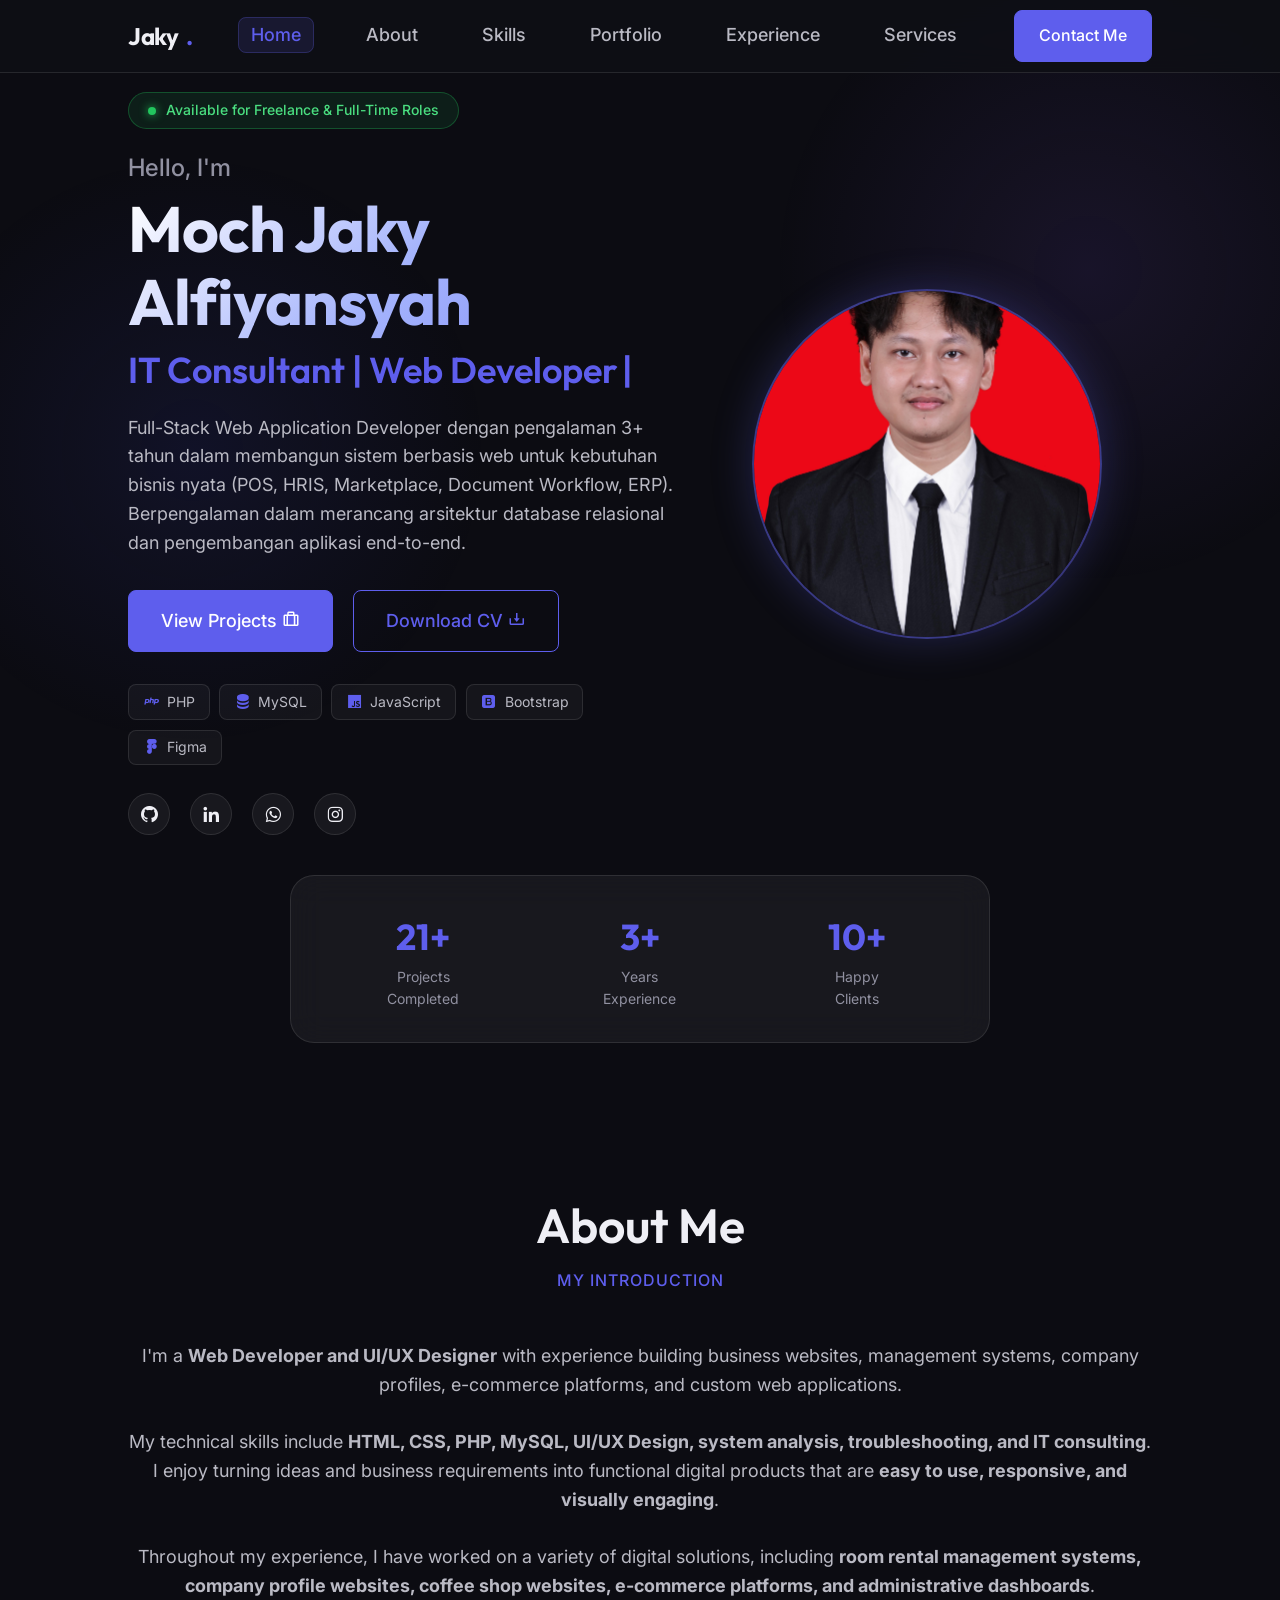
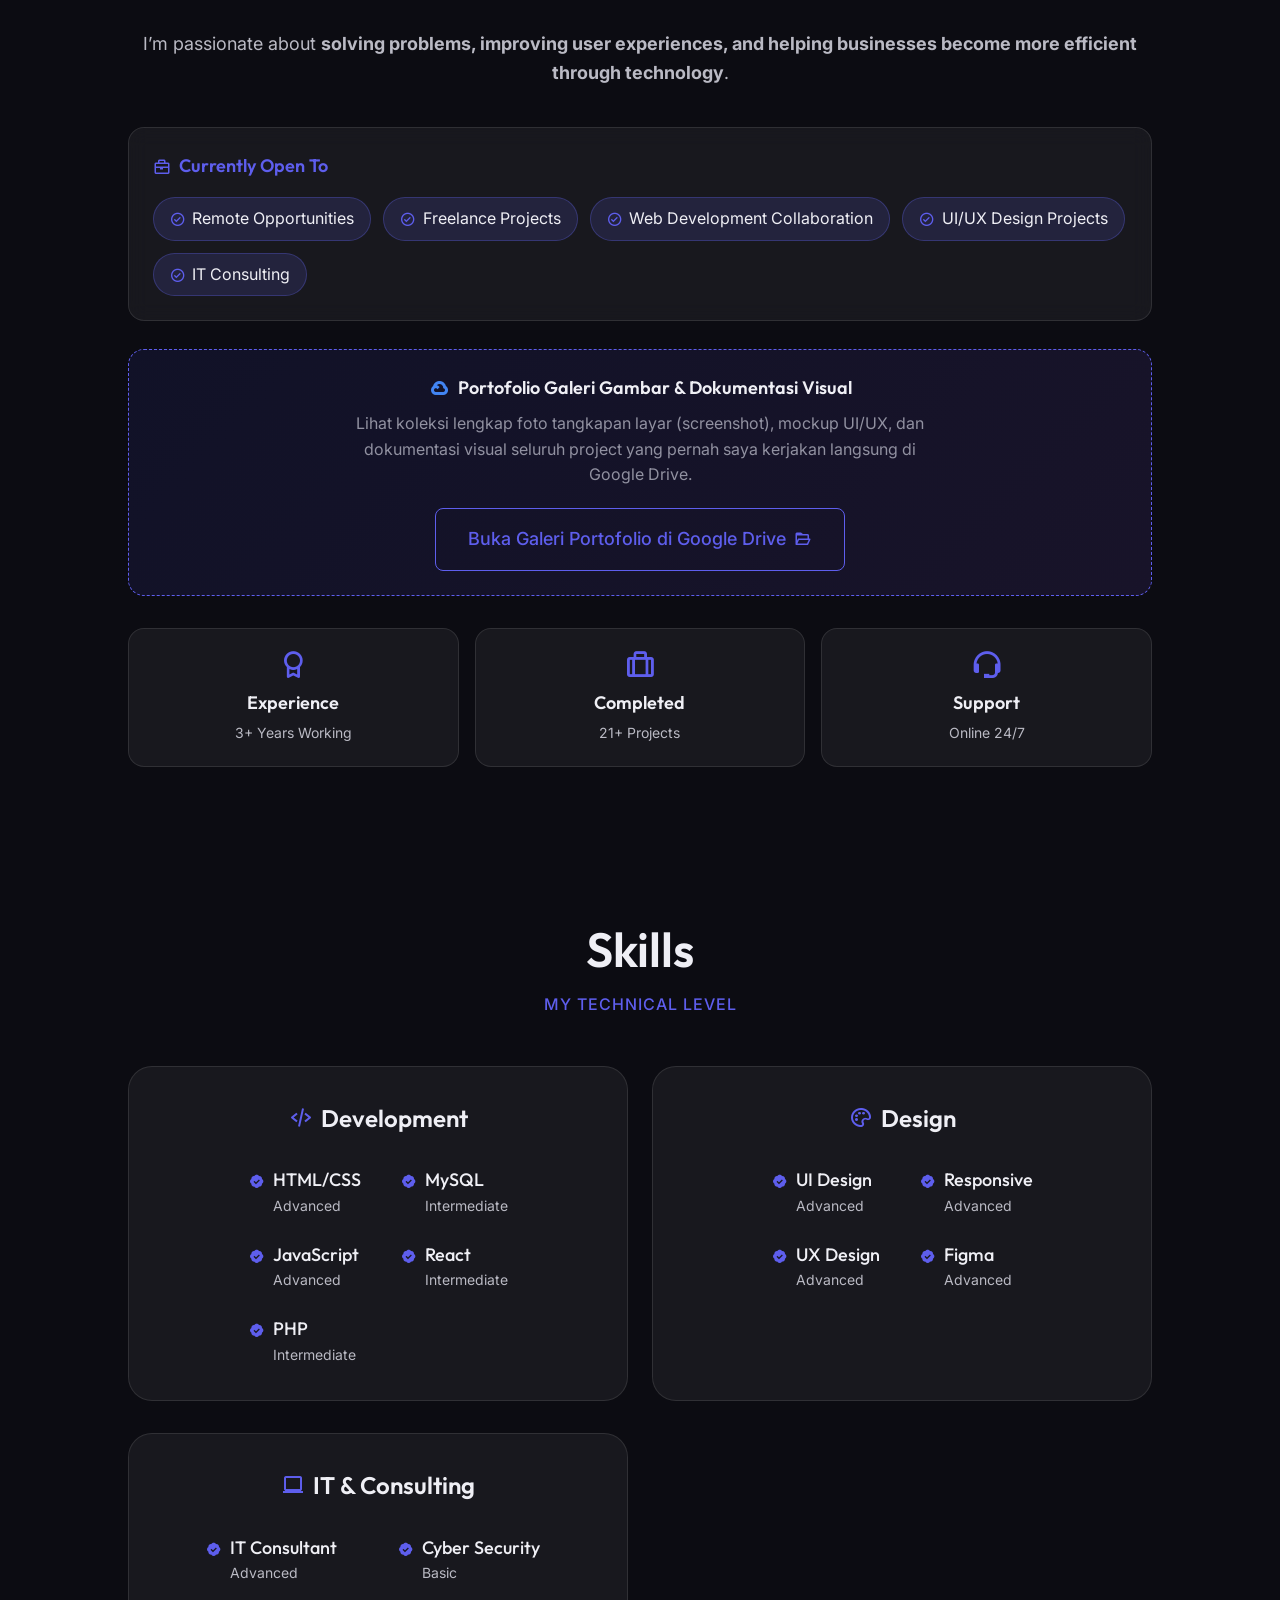
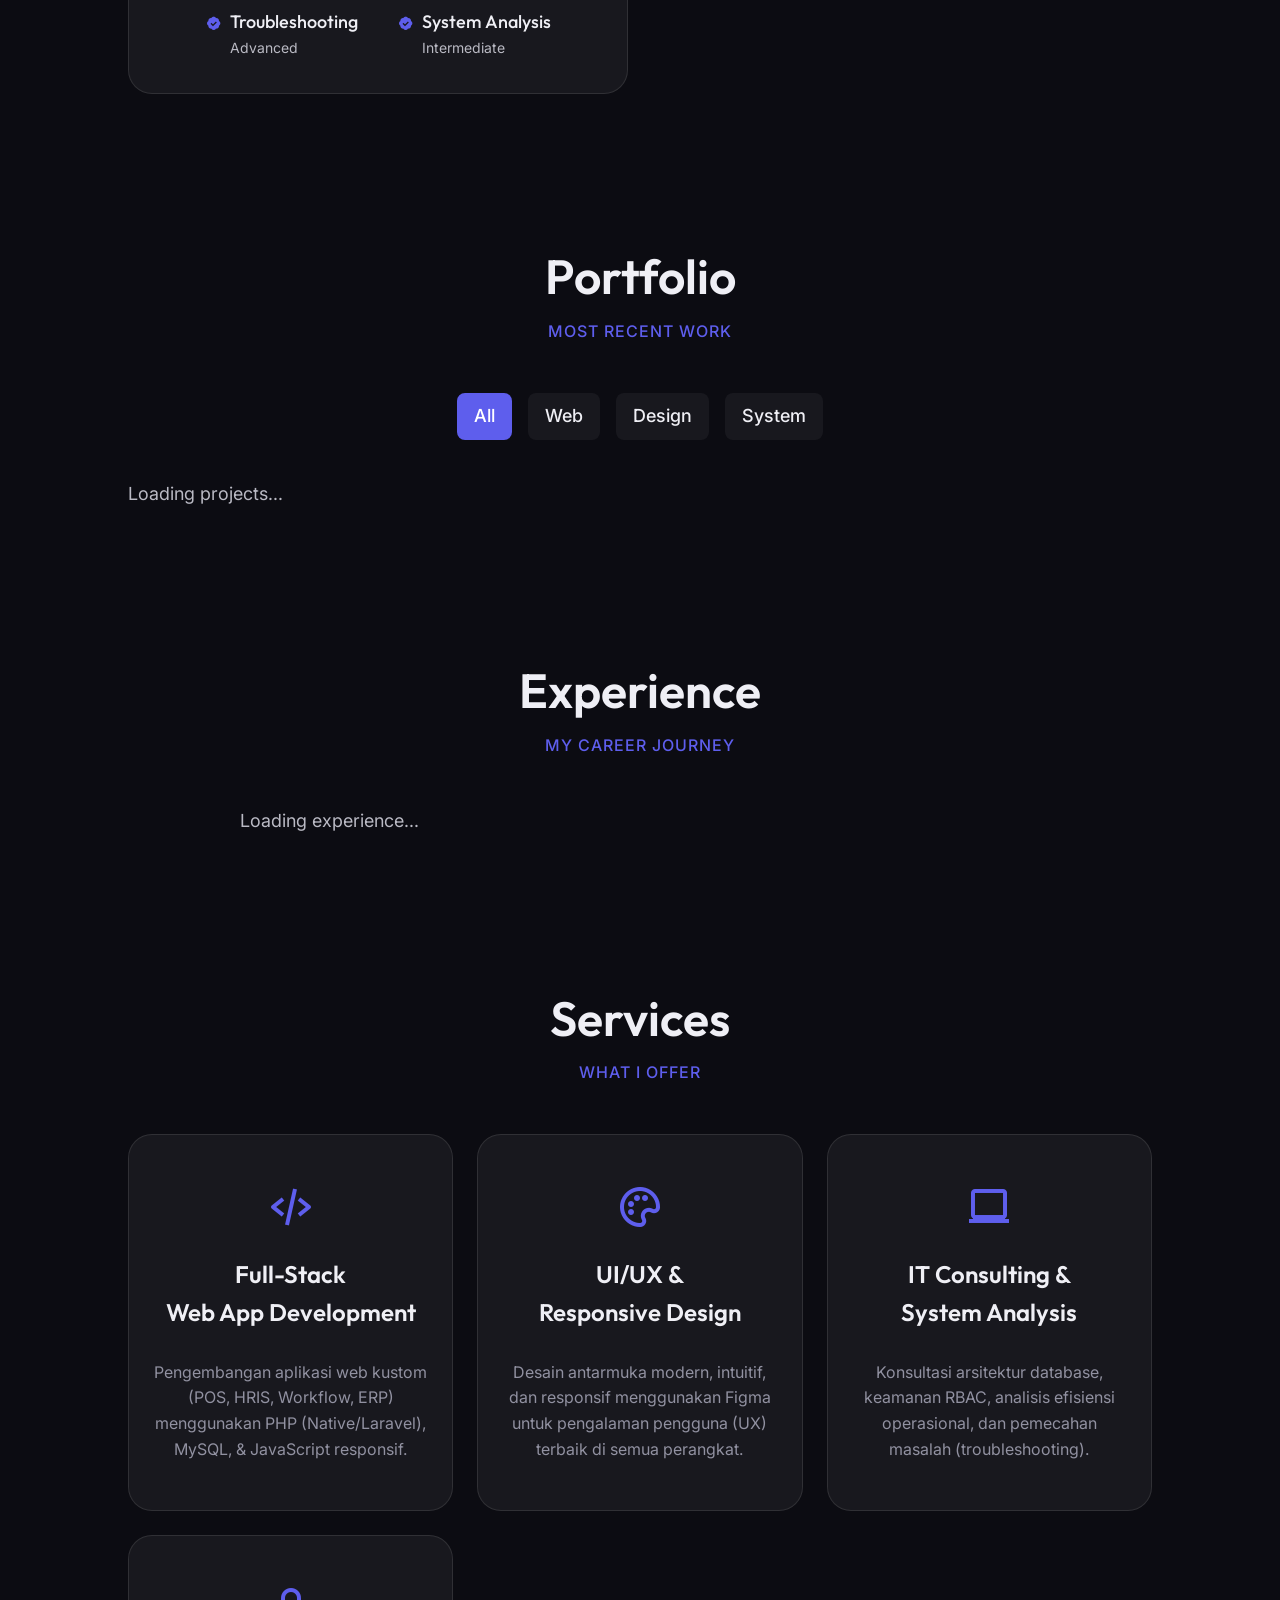
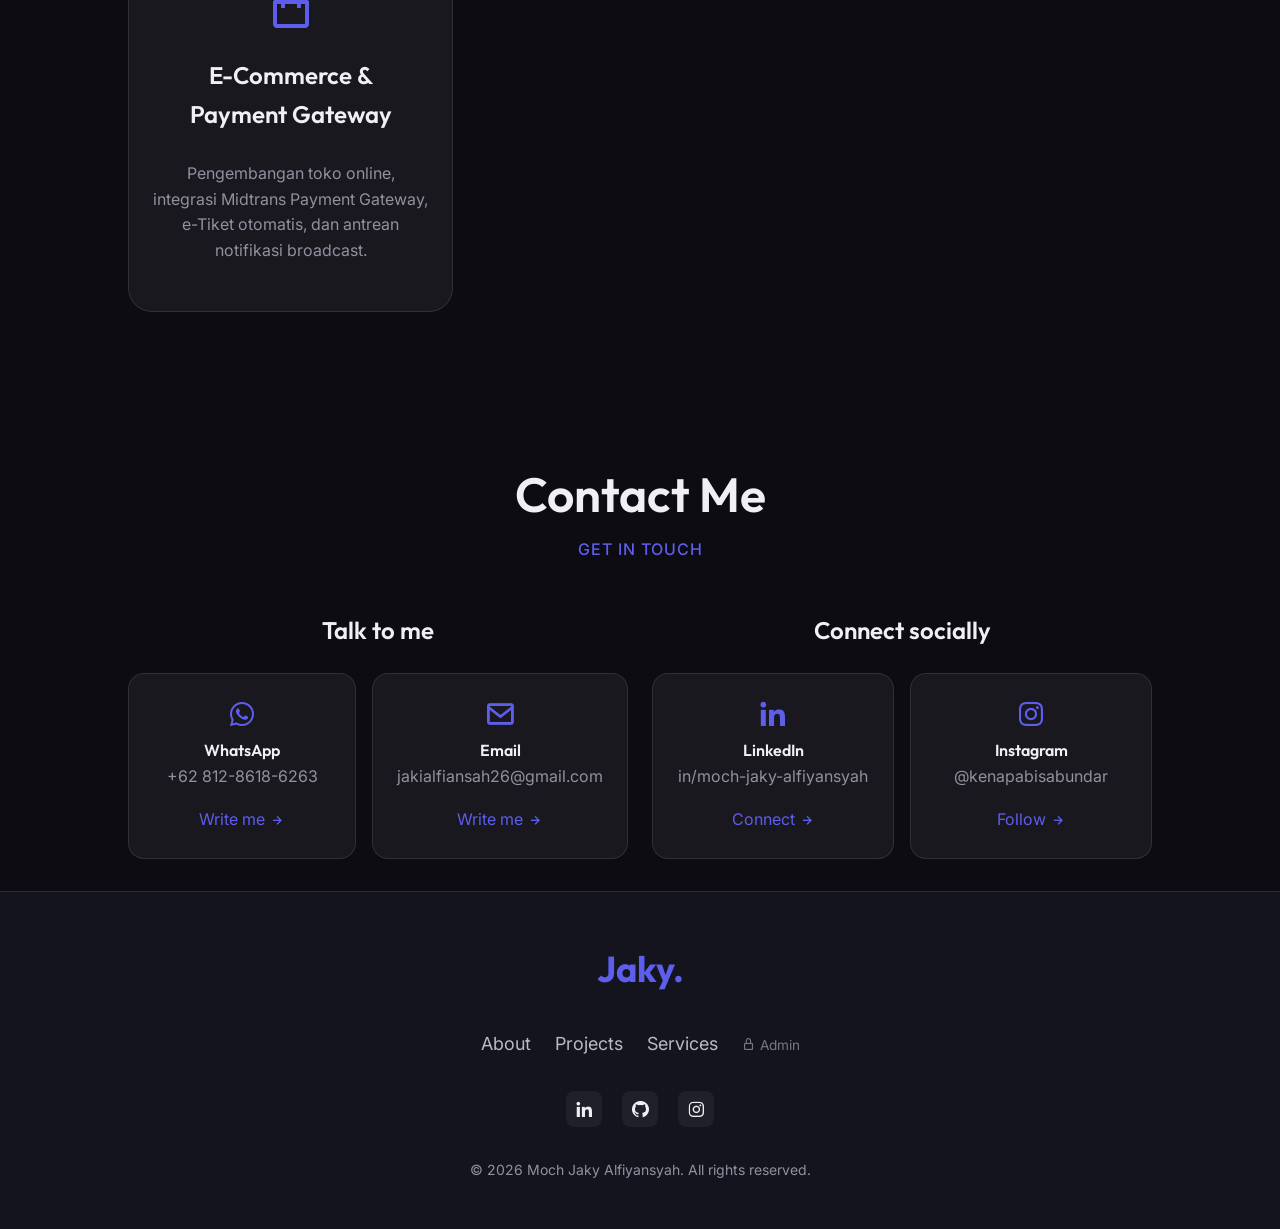
==== index.html @ 7efa8d55 "Fix mobile nav overlay visibility and auto-close on click or outside tap" ====
<!DOCTYPE html>
<html lang="en">

<head>
    <meta charset="UTF-8">
    <meta name="viewport" content="width=device-width, initial-scale=1.0">
    <title>Moch Jaky Alfiyansyah - IT Consultant & Developer</title>
    <meta name="description"
        content="Professional Portfolio of Moch Jaky Alfiyansyah. IT Consultant, Web Developer, and UI/UX Designer.">

    <!-- Google Fonts -->
    <link rel="preconnect" href="https://fonts.googleapis.com">
    <link rel="preconnect" href="https://fonts.gstatic.com" crossorigin>
    <link
        href="https://fonts.googleapis.com/css2?family=Inter:wght@300;400;500;600&family=Outfit:wght@400;600;700;800&display=swap"
        rel="stylesheet">

    <!-- Icons (Boxicons) -->
    <link href='https://unpkg.com/boxicons@2.1.4/css/boxicons.min.css' rel='stylesheet'>

    <!-- Favicon -->
    <link rel="icon" type="image/svg+xml" href="favicon.svg">

    <!-- Open Graph / Meta Share -->
    <meta property="og:title" content="Moch Jaky Alfiyansyah - IT Consultant & Web Developer">
    <meta property="og:description" content="Professional Portfolio of Moch Jaky Alfiyansyah. Web Developer, UI/UX Designer, and IT Consultant.">
    <meta property="og:image" content="4x6.jpg.jpeg">
    <meta property="og:url" content="https://mochjaky.github.io/">

    <!-- Custom CSS -->
    <link rel="stylesheet" href="css/styles.css?v=3.1">
</head>

<body>
    <!-- Navbar -->
    <header class="header" id="header">
        <nav class="nav container">
            <a href="#" class="nav__logo">Jaky<span>.</span></a>

            <div class="nav__menu" id="nav-menu">
                <ul class="nav__list">
                    <li class="nav__item"><a href="#home" class="nav__link active-link">Home</a></li>
                    <li class="nav__item"><a href="#about" class="nav__link">About</a></li>
                    <li class="nav__item"><a href="#skills" class="nav__link">Skills</a></li>
                    <li class="nav__item"><a href="#portfolio" class="nav__link">Portfolio</a></li>
                    <li class="nav__item"><a href="#experience" class="nav__link">Experience</a></li>
                    <li class="nav__item"><a href="#services" class="nav__link">Services</a></li>
                </ul>
                <!-- Close Button -->
                <div class="nav__close" id="nav-close">
                    <i class='bx bx-x'></i>
                </div>
            </div>

            <div class="nav__actions">
                <a href="#contact" class="btn btn--small">Contact Me</a>
                <!-- Toggle Button -->
                <div class="nav__toggle" id="nav-toggle">
                    <i class='bx bx-menu'></i>
                </div>
            </div>
        </nav>
    </header>

    <!-- Main Content -->
    <main class="main">
        <!-- Hero Section -->
        <section class="home section" id="home">
            <div class="home__container container grid">
                <div class="home__data">
                    <div class="home__status-badge">
                        <span class="status-dot"></span>
                        <span>Available for Freelance & Full-Time Roles</span>
                    </div>

                    <span class="home__greeting">Hello, I'm</span>
                    <h1 class="home__name">Moch Jaky Alfiyansyah</h1>
                    <h3 class="home__role">
                        <span class="typewriter">IT Consultant | Web Developer</span>
                    </h3>
                    <p class="home__description">
                        Full-Stack Web Application Developer dengan pengalaman 3+ tahun dalam membangun sistem berbasis web untuk kebutuhan bisnis nyata (POS, HRIS, Marketplace, Document Workflow, ERP). Berpengalaman dalam merancang arsitektur database relasional dan pengembangan aplikasi end-to-end.
                    </p>
                    <div class="home__buttons">
                        <a href="#portfolio" class="btn">View Projects <i class='bx bx-briefcase-alt'></i></a>
                        <a href="Curriculum Vitae Jaky.pdf" class="btn btn--outline" target="_blank">Download CV <i class='bx bx-download'></i></a>
                    </div>

                    <div class="home__tech-stack">
                        <span class="home__tech-pill"><i class='bx bxl-php'></i> PHP</span>
                        <span class="home__tech-pill"><i class='bx bxs-data'></i> MySQL</span>
                        <span class="home__tech-pill"><i class='bx bxl-javascript'></i> JavaScript</span>
                        <span class="home__tech-pill"><i class='bx bxl-bootstrap'></i> Bootstrap</span>
                        <span class="home__tech-pill"><i class='bx bxl-figma'></i> Figma</span>
                    </div>

                    <div class="home__social">
                        <a href="https://github.com/mochjaky" target="_blank" class="home__social-icon" title="GitHub"><i class='bx bxl-github'></i></a>
                        <a href="https://www.linkedin.com/in/moch-jaky-alfiyansyah-80b0a8291/" target="_blank" class="home__social-icon" title="LinkedIn"><i class='bx bxl-linkedin'></i></a>
                        <a href="https://wa.me/6281286186263" target="_blank" class="home__social-icon" title="WhatsApp"><i class='bx bxl-whatsapp'></i></a>
                        <a href="https://www.instagram.com/kenapabisabundar/" target="_blank" class="home__social-icon" title="Instagram"><i class='bx bxl-instagram'></i></a>
                    </div>
                </div>

                <div class="home__image">
                    <div class="home__blob">
                        <img src="4x6.jpg.jpeg" alt="Moch Jaky Alfiyansyah" class="home__img" id="profile-img">
                    </div>
                </div>

                <div class="home__stats grid">
                    <div class="stat__item">
                        <h3 class="stat__number">21+</h3>
                        <p class="stat__text">Projects<br>Completed</p>
                    </div>
                    <div class="stat__item">
                        <h3 class="stat__number">3+</h3>
                        <p class="stat__text">Years<br>Experience</p>
                    </div>
                    <div class="stat__item">
                        <h3 class="stat__number">10+</h3>
                        <p class="stat__text">Happy<br>Clients</p>
                    </div>
                </div>
            </div>
        </section>

        <!-- About Section -->
        <section class="about section" id="about">
            <div class="container">
                <h2 class="section__title">About Me</h2>
                <span class="section__subtitle">My Introduction</span>

                <div class="about__container grid">
                    <div class="about__data">
                        <p class="about__description">
                            I'm a <strong>Web Developer and UI/UX Designer</strong> with experience building business websites, management systems, company profiles, e-commerce platforms, and custom web applications.<br><br>
                            My technical skills include <strong>HTML, CSS, PHP, MySQL, UI/UX Design, system analysis, troubleshooting, and IT consulting</strong>. I enjoy turning ideas and business requirements into functional digital products that are <strong>easy to use, responsive, and visually engaging</strong>.<br><br>
                            Throughout my experience, I have worked on a variety of digital solutions, including <strong>room rental management systems, company profile websites, coffee shop websites, e-commerce platforms, and administrative dashboards</strong>.<br><br>
                            I’m passionate about <strong>solving problems, improving user experiences, and helping businesses become more efficient through technology</strong>.
                        </p>

                        <div class="open-to__container">
                            <h4 class="open-to__title"><i class='bx bx-briefcase'></i> Currently Open To</h4>
                            <div class="open-to__badges">
                                <span class="open-to__badge"><i class='bx bx-check-circle'></i> Remote Opportunities</span>
                                <span class="open-to__badge"><i class='bx bx-check-circle'></i> Freelance Projects</span>
                                <span class="open-to__badge"><i class='bx bx-check-circle'></i> Web Development Collaboration</span>
                                <span class="open-to__badge"><i class='bx bx-check-circle'></i> UI/UX Design Projects</span>
                                <span class="open-to__badge"><i class='bx bx-check-circle'></i> IT Consulting</span>
                            </div>
                        </div>

                        <div class="about__showcase">
                            <h4 style="margin-bottom: 0.5rem; color: var(--title-color); display: flex; align-items: center; justify-content: center; gap: 0.5rem; font-size: var(--normal-font-size);">
                                <i class='bx bxl-google-cloud' style="color: #4285F4; font-size: 1.3rem;"></i> 
                                Portofolio Galeri Gambar & Dokumentasi Visual
                            </h4>
                            <p style="margin-bottom: 1.25rem; font-size: var(--small-font-size); color: var(--text-color-light); max-width: 600px; margin-inline: auto;">
                                Lihat koleksi lengkap foto tangkapan layar (screenshot), mockup UI/UX, dan dokumentasi visual seluruh project yang pernah saya kerjakan langsung di Google Drive.
                            </p>
                            <a href="https://drive.google.com/drive/folders/1N9VNYyL6y2SWNxq1yRAXAogsD6rZarTt" target="_blank" class="btn btn--outline showcase__btn" style="display: inline-flex; align-items: center; gap: 0.5rem;">
                                Buka Galeri Portofolio di Google Drive <i class='bx bx-folder-open'></i>
                            </a>
                        </div>

                        <div class="about__info grid" style="margin-top: 2rem;">
                            <div class="about__box">
                                <i class='bx bx-award about__icon'></i>
                                <h3 class="about__title">Experience</h3>
                                <span class="about__subtitle">3+ Years Working</span>
                            </div>
                            <div class="about__box">
                                <i class='bx bx-briefcase-alt about__icon'></i>
                                <h3 class="about__title">Completed</h3>
                                <span class="about__subtitle">21+ Projects</span>
                            </div>
                            <div class="about__box">
                                <i class='bx bx-support about__icon'></i>
                                <h3 class="about__title">Support</h3>
                                <span class="about__subtitle">Online 24/7</span>
                            </div>
                        </div>
                    </div>
                </div>
            </div>
        </section>

        <!-- Skills Section -->
        <section class="skills section" id="skills">
            <div class="container">
                <h2 class="section__title">Skills</h2>
                <span class="section__subtitle">My Technical Level</span>

                <div class="skills__container grid">
                    <!-- Development -->
                    <div class="skills__content">
                        <h3 class="skills__title">
                            <i class='bx bx-code-alt skills__title-icon'></i> Development
                        </h3>
                        <div class="skills__box">
                            <div class="skills__group">
                                <div class="skills__data">
                                    <i class='bx bxs-badge-check'></i>
                                    <div>
                                        <h3 class="skills__name">HTML/CSS</h3><span
                                            class="skills__level">Advanced</span>
                                    </div>
                                </div>
                                <div class="skills__data">
                                    <i class='bx bxs-badge-check'></i>
                                    <div>
                                        <h3 class="skills__name">JavaScript</h3><span
                                            class="skills__level">Advanced</span>
                                    </div>
                                </div>
                                <div class="skills__data">
                                    <i class='bx bxs-badge-check'></i>
                                    <div>
                                        <h3 class="skills__name">PHP</h3><span class="skills__level">Intermediate</span>
                                    </div>
                                </div>
                            </div>
                            <div class="skills__group">
                                <div class="skills__data">
                                    <i class='bx bxs-badge-check'></i>
                                    <div>
                                        <h3 class="skills__name">MySQL</h3><span
                                            class="skills__level">Intermediate</span>
                                    </div>
                                </div>
                                <div class="skills__data">
                                    <i class='bx bxs-badge-check'></i>
                                    <div>
                                        <h3 class="skills__name">React</h3><span
                                            class="skills__level">Intermediate</span>
                                    </div>
                                </div>
                            </div>
                        </div>
                    </div>

                    <!-- Design -->
                    <div class="skills__content">
                        <h3 class="skills__title">
                            <i class='bx bx-palette skills__title-icon'></i> Design
                        </h3>
                        <div class="skills__box">
                            <div class="skills__group">
                                <div class="skills__data">
                                    <i class='bx bxs-badge-check'></i>
                                    <div>
                                        <h3 class="skills__name">UI Design</h3><span
                                            class="skills__level">Advanced</span>
                                    </div>
                                </div>
                                <div class="skills__data">
                                    <i class='bx bxs-badge-check'></i>
                                    <div>
                                        <h3 class="skills__name">UX Design</h3><span
                                            class="skills__level">Advanced</span>
                                    </div>
                                </div>
                            </div>
                            <div class="skills__group">
                                <div class="skills__data">
                                    <i class='bx bxs-badge-check'></i>
                                    <div>
                                        <h3 class="skills__name">Responsive</h3><span
                                            class="skills__level">Advanced</span>
                                    </div>
                                </div>
                                <div class="skills__data">
                                    <i class='bx bxs-badge-check'></i>
                                    <div>
                                        <h3 class="skills__name">Figma</h3><span class="skills__level">Advanced</span>
                                    </div>
                                </div>
                            </div>
                        </div>
                    </div>

                    <!-- IT Consulting -->
                    <div class="skills__content">
                        <h3 class="skills__title">
                            <i class='bx bx-laptop skills__title-icon'></i> IT & Consulting
                        </h3>
                        <div class="skills__box">
                            <div class="skills__group">
                                <div class="skills__data">
                                    <i class='bx bxs-badge-check'></i>
                                    <div>
                                        <h3 class="skills__name">IT Consultant</h3><span
                                            class="skills__level">Advanced</span>
                                    </div>
                                </div>
                                <div class="skills__data">
                                    <i class='bx bxs-badge-check'></i>
                                    <div>
                                        <h3 class="skills__name">Troubleshooting</h3><span
                                            class="skills__level">Advanced</span>
                                    </div>
                                </div>
                            </div>
                            <div class="skills__group">
                                <div class="skills__data">
                                    <i class='bx bxs-badge-check'></i>
                                    <div>
                                        <h3 class="skills__name">Cyber Security</h3><span
                                            class="skills__level">Basic</span>
                                    </div>
                                </div>
                                <div class="skills__data">
                                    <i class='bx bxs-badge-check'></i>
                                    <div>
                                        <h3 class="skills__name">System Analysis</h3><span
                                            class="skills__level">Intermediate</span>
                                    </div>
                                </div>
                            </div>
                        </div>
                    </div>
                </div>
            </div>
        </section>

        <!-- Portfolio Section -->
        <section class="portfolio section" id="portfolio">
            <div class="container">
                <h2 class="section__title">Portfolio</h2>
                <span class="section__subtitle">Most Recent Work</span>

                <div class="portfolio__filters">
                    <span class="portfolio__item active-portfolio" data-filter="all">All</span>
                    <span class="portfolio__item" data-filter=".web">Web</span>
                    <span class="portfolio__item" data-filter=".design">Design</span>
                    <span class="portfolio__item" data-filter=".system">System</span>
                </div>

                <div class="portfolio__container grid" id="portfolio-container">
                    <!-- Projects will be injected here via JS from Firebase -->
                    <!-- Loading state -->
                    <p class="loading-text">Loading projects...</p>
                </div>
            </div>
        </section>

        <!-- Experience Section -->
        <section class="experience section" id="experience">
            <div class="container">
                <h2 class="section__title">Experience</h2>
                <span class="section__subtitle">My Career Journey</span>

                <div class="experience__container" id="experience-container">
                    <!-- Experience will be injected here -->
                    <p class="loading-text">Loading experience...</p>
                </div>
            </div>
        </section>

        <!-- Services Section -->
        <section class="services section" id="services">
            <div class="container">
                <h2 class="section__title">Services</h2>
                <span class="section__subtitle">What I Offer</span>

                <div class="services__container grid">
                    <div class="services__content">
                        <div>
                            <i class='bx bx-code-alt services__icon'></i>
                            <h3 class="services__title">Full-Stack<br>Web App Development</h3>
                        </div>
                        <p style="font-size: var(--small-font-size); color: var(--text-color-light); margin-top: 0.75rem;">
                            Pengembangan aplikasi web kustom (POS, HRIS, Workflow, ERP) menggunakan PHP (Native/Laravel), MySQL, & JavaScript responsif.
                        </p>
                    </div>

                    <div class="services__content">
                        <div>
                            <i class='bx bx-palette services__icon'></i>
                            <h3 class="services__title">UI/UX &<br>Responsive Design</h3>
                        </div>
                        <p style="font-size: var(--small-font-size); color: var(--text-color-light); margin-top: 0.75rem;">
                            Desain antarmuka modern, intuitif, dan responsif menggunakan Figma untuk pengalaman pengguna (UX) terbaik di semua perangkat.
                        </p>
                    </div>

                    <div class="services__content">
                        <div>
                            <i class='bx bx-laptop services__icon'></i>
                            <h3 class="services__title">IT Consulting &<br>System Analysis</h3>
                        </div>
                        <p style="font-size: var(--small-font-size); color: var(--text-color-light); margin-top: 0.75rem;">
                            Konsultasi arsitektur database, keamanan RBAC, analisis efisiensi operasional, dan pemecahan masalah (troubleshooting).
                        </p>
                    </div>

                    <div class="services__content">
                        <div>
                            <i class='bx bx-shopping-bag services__icon'></i>
                            <h3 class="services__title">E-Commerce &<br>Payment Gateway</h3>
                        </div>
                        <p style="font-size: var(--small-font-size); color: var(--text-color-light); margin-top: 0.75rem;">
                            Pengembangan toko online, integrasi Midtrans Payment Gateway, e-Tiket otomatis, dan antrean notifikasi broadcast.
                        </p>
                    </div>
                </div>
            </div>
        </section>

        <!-- Contact Section -->
        <section class="contact section" id="contact">
            <div class="container">
                <h2 class="section__title">Contact Me</h2>
                <span class="section__subtitle">Get in touch</span>

                <div class="contact__container grid">
                    <div class="contact__content">
                        <h3 class="contact__title">Talk to me</h3>

                        <div class="contact__info">
                            <div class="contact__card">
                                <i class='bx bxl-whatsapp contact__card-icon'></i>
                                <h3 class="contact__card-title">WhatsApp</h3>
                                <span class="contact__card-data">+62 812-8618-6263</span>
                                <a href="https://wa.me/6281286186263" target="_blank" class="contact__button">Write me
                                    <i class='bx bx-right-arrow-alt'></i></a>
                            </div>

                            <div class="contact__card">
                                <i class='bx bx-envelope contact__card-icon'></i>
                                <h3 class="contact__card-title">Email</h3>
                                <span class="contact__card-data">jakialfiansah26@gmail.com</span>
                                <a href="mailto:jakialfiansah26@gmail.com" class="contact__button">Write me <i
                                        class='bx bx-right-arrow-alt'></i></a>
                            </div>
                        </div>
                    </div>

                    <div class="contact__content">
                        <h3 class="contact__title">Connect socially</h3>

                        <div class="contact__info">
                            <div class="contact__card">
                                <i class='bx bxl-linkedin contact__card-icon'></i>
                                <h3 class="contact__card-title">LinkedIn</h3>
                                <span class="contact__card-data">in/moch-jaky-alfiyansyah</span>
                                <a href="https://www.linkedin.com/in/moch-jaky-alfiyansyah-80b0a8291/" target="_blank" class="contact__button">Connect <i
                                        class='bx bx-right-arrow-alt'></i></a>
                            </div>

                            <div class="contact__card">
                                <i class='bx bxl-instagram contact__card-icon'></i>
                                <h3 class="contact__card-title">Instagram</h3>
                                <span class="contact__card-data">@kenapabisabundar</span>
                                <a href="https://www.instagram.com/kenapabisabundar/" target="_blank" class="contact__button">Follow <i
                                        class='bx bx-right-arrow-alt'></i></a>
                            </div>
                        </div>
                    </div>
                </div>
            </div>
        </section>
    </main>

    <!-- Footer -->
    <footer class="footer">
        <div class="footer__container container">
            <h1 class="footer__title">Jaky.</h1>
            <ul class="footer__list">
                <li><a href="#about" class="footer__link">About</a></li>
                <li><a href="#portfolio" class="footer__link">Projects</a></li>
                <li><a href="#services" class="footer__link">Services</a></li>
                <li><a href="login.html" class="footer__link" style="opacity: 0.6; font-size: 0.85rem;"><i class='bx bx-lock-alt'></i> Admin</a></li>
            </ul>
            <ul class="footer__social">
                <a href="https://www.linkedin.com/in/moch-jaky-alfiyansyah-80b0a8291/" target="_blank" class="footer__social-link"><i class='bx bxl-linkedin'></i></a>
                <a href="https://github.com/mochjaky" target="_blank" class="footer__social-link"><i class='bx bxl-github'></i></a>
                <a href="https://www.instagram.com/kenapabisabundar/" target="_blank" class="footer__social-link"><i class='bx bxl-instagram'></i></a>
            </ul>
            <span class="footer__copy">&#169; 2026 Moch Jaky Alfiyansyah. All rights reserved.</span>
        </div>
    </footer>

    <!-- Lightbox Preview Modal -->
    <div id="lightbox-modal" class="lightbox-modal">
        <span class="lightbox-close" id="lightbox-close">&times;</span>
        <div class="lightbox-content-wrapper">
            <img class="lightbox-image" id="lightbox-img" src="" alt="Project Preview">
            <div class="lightbox-caption" id="lightbox-caption"></div>
        </div>
    </div>

    <!-- Firebase Scripts (Modular V10) -->
    <script type="module" src="js/firebase-config.js"></script>
    <script type="module" src="js/main.js?v=3.1"></script>
</body>

</html>
---- css/styles.css ----
/* =============== GOOGLE FONTS =============== */
@import url('https://fonts.googleapis.com/css2?family=Inter:wght@300;400;500;600&family=Outfit:wght@400;600;700;800&display=swap');

/* =============== VARIABLES CSS =============== */
:root {
  --header-height: 4.5rem;

  /* Colors - Premium Dark Mode Aesthetic */
  --hue: 240;
  --first-color: hsl(var(--hue), 80%, 65%);
  --first-color-alt: hsl(var(--hue), 80%, 55%);
  --title-color: hsl(var(--hue), 24%, 95%);
  --text-color: hsl(var(--hue), 8%, 75%);
  --text-color-light: hsl(var(--hue), 8%, 60%);
  --body-color: hsl(var(--hue), 20%, 6%);
  --container-color: hsl(var(--hue), 20%, 10%);
  --glass-color: rgba(255, 255, 255, 0.05);
  --glass-border: rgba(255, 255, 255, 0.1);

  /* Font and typography */
  --body-font: 'Inter', sans-serif;
  --title-font: 'Outfit', sans-serif;

  --biggest-font-size: 2.5rem;
  --h1-font-size: 2.25rem;
  --h2-font-size: 1.5rem;
  --h3-font-size: 1.25rem;
  --normal-font-size: 1rem;
  --small-font-size: 0.875rem;
  --smaller-font-size: 0.813rem;

  /* Font weight */
  --font-light: 300;
  --font-regular: 400;
  --font-medium: 500;
  --font-semi-bold: 600;
  --font-bold: 700;

  /* z index */
  --z-tooltip: 10;
  --z-fixed: 100;
  --z-modal: 1000;
}

/* Responsive typography */
@media screen and (min-width: 968px) {
  :root {
    --biggest-font-size: 4rem;
    --h1-font-size: 3rem;
    --h2-font-size: 2.25rem;
    --h3-font-size: 1.5rem;
    --normal-font-size: 1.125rem;
    --small-font-size: 1rem;
    --smaller-font-size: 0.875rem;
  }
}

/* =============== BASE =============== */
* {
  box-sizing: border-box;
  padding: 0;
  margin: 0;
}

html {
  scroll-behavior: smooth;
}

body {
  font-family: var(--body-font);
  font-size: var(--normal-font-size);
  background-color: var(--body-color);
  color: var(--text-color);
  line-height: 1.6;
  overflow-x: hidden;
}

body::before {
  content: '';
  position: fixed;
  top: 0; left: 0; width: 100vw; height: 100vh;
  background: radial-gradient(circle at 15% 50%, rgba(68, 76, 231, 0.1), transparent 25%),
              radial-gradient(circle at 85% 30%, rgba(139, 92, 246, 0.1), transparent 25%);
  z-index: -1;
  pointer-events: none;
}

h1, h2, h3, h4 {
  color: var(--title-color);
  font-family: var(--title-font);
  font-weight: var(--font-semi-bold);
}

ul {
  list-style: none;
}

a {
  text-decoration: none;
}

img {
  max-width: 100%;
  height: auto;
}

/* =============== REUSABLE CSS CLASSES =============== */
.container {
  max-width: 1024px;
  margin-inline: 1.5rem;
}

.grid {
  display: grid;
  gap: 1.5rem;
}

.section {
  padding-block: 5rem 2rem;
}

.section__title {
  font-size: var(--h1-font-size);
  text-align: center;
  margin-bottom: 0.25rem;
}

.section__subtitle {
  display: block;
  font-size: var(--small-font-size);
  text-align: center;
  margin-bottom: 3rem;
  color: var(--first-color);
  letter-spacing: 1px;
  text-transform: uppercase;
  font-weight: var(--font-medium);
}

.main {
  overflow: hidden; /* For animations */
}

/* =============== GLASSMORPHISM UTILS =============== */
.glass {
  background: var(--glass-color);
  backdrop-filter: blur(12px);
  -webkit-backdrop-filter: blur(12px);
  border: 1px solid var(--glass-border);
  border-radius: 1.5rem;
}

/* =============== BUTTONS =============== */
.btn {
  display: inline-block;
  background-color: var(--first-color);
  color: #fff;
  padding: 1rem 2rem;
  border-radius: 0.5rem;
  font-weight: var(--font-medium);
  transition: .3s;
  border: 1px solid var(--first-color);
  cursor: pointer;
}

.btn:hover {
  background-color: var(--first-color-alt);
  box-shadow: 0 8px 24px hsla(var(--hue), 80%, 65%, 0.3);
  transform: translateY(-3px);
}

.btn--outline {
  background-color: transparent;
  color: var(--first-color);
}
.btn--outline:hover {
  background-color: rgba(255,255,255,0.05);
  color: #fff;
}

.btn--small {
  padding: 0.75rem 1.5rem;
  font-size: var(--small-font-size);
}

/* =============== HEADER & NAV =============== */
.header {
  position: fixed;
  width: 100%;
  top: 0;
  left: 0;
  z-index: var(--z-fixed);
  background: rgba(15, 16, 22, 0.85);
  backdrop-filter: blur(16px);
  -webkit-backdrop-filter: blur(16px);
  border-bottom: 1px solid var(--glass-border);
  transition: .4s;
}

.header.scroll-header {
  background: rgba(10, 10, 15, 0.95);
  box-shadow: 0 4px 20px rgba(0, 0, 0, 0.4);
}

.nav {
  height: var(--header-height);
  display: flex;
  justify-content: space-between;
  align-items: center;
}

.nav__logo {
  color: var(--title-color);
  font-family: var(--title-font);
  font-size: var(--h3-font-size);
  font-weight: var(--font-bold);
  letter-spacing: -0.5px;
  display: flex;
  align-items: center;
  gap: 0.5rem;
}
.nav__logo span {
  color: var(--first-color);
}

.nav__actions {
  display: flex;
  align-items: center;
  column-gap: 1rem;
}

.nav__toggle, .nav__close {
  color: var(--title-color);
  font-size: 1.5rem;
  cursor: pointer;
  display: flex;
}

@media screen and (max-width: 767px) {
  .nav__menu {
    position: fixed;
    top: -100%;
    left: 0;
    width: 100%;
    background: rgba(10, 10, 15, 0.97);
    backdrop-filter: blur(20px);
    -webkit-backdrop-filter: blur(20px);
    padding: 4.5rem 0 2.5rem;
    transition: top 0.4s ease, visibility 0.4s ease, opacity 0.4s ease;
    border-bottom: 1px solid var(--glass-border);
    box-shadow: 0 10px 30px rgba(0,0,0,0.8);
    z-index: var(--z-fixed);
    visibility: hidden;
    opacity: 0;
  }

  .nav__menu.show-menu {
    top: 0;
    visibility: visible;
    opacity: 1;
  }
}

.nav__list {
  display: flex;
  flex-direction: column;
  align-items: center;
  row-gap: 1.5rem;
}

.nav__link {
  color: var(--text-color);
  font-weight: var(--font-medium);
  transition: .3s;
  padding: 0.4rem 0.75rem;
  border-radius: 0.5rem;
}

.nav__link:hover {
  color: var(--title-color);
  background: rgba(255, 255, 255, 0.05);
}

.active-link {
  color: var(--first-color);
  background: rgba(99, 102, 241, 0.12);
  border: 1px solid rgba(99, 102, 241, 0.25);
}

.nav__close {
  position: absolute;
  top: 1.5rem;
  right: 1.5rem;
}

/* Show menu */
.show-menu {
  top: 0;
}

/* =============== HERO / HOME =============== */
.home.section {
  padding-top: calc(var(--header-height) + 1.25rem);
  padding-bottom: 2rem;
}

.home__container {
  padding-top: 0;
  row-gap: 2.5rem;
  align-items: center;
}

.home__data {
  text-align: center;
}

.home__status-badge {
  display: inline-flex;
  align-items: center;
  gap: 0.6rem;
  background: rgba(34, 197, 94, 0.1);
  border: 1px solid rgba(34, 197, 94, 0.3);
  color: #4ade80;
  padding: 0.4rem 1.2rem;
  border-radius: 2rem;
  font-size: var(--smaller-font-size);
  font-weight: var(--font-medium);
  margin-bottom: 1.25rem;
}

.status-dot {
  width: 8px;
  height: 8px;
  background-color: #22c55e;
  border-radius: 50%;
  box-shadow: 0 0 10px #22c55e;
  animation: pulseDot 1.8s infinite;
}

@keyframes pulseDot {
  0% { transform: scale(0.95); box-shadow: 0 0 0 0 rgba(34, 197, 94, 0.7); }
  70% { transform: scale(1.1); box-shadow: 0 0 0 8px rgba(34, 197, 94, 0); }
  100% { transform: scale(0.95); box-shadow: 0 0 0 0 rgba(34, 197, 94, 0); }
}

.home__greeting {
  display: block;
  font-size: var(--h3-font-size);
  color: var(--text-color-light);
  margin-bottom: 0.25rem;
  font-weight: var(--font-medium);
}

.home__name {
  font-size: var(--biggest-font-size);
  margin-bottom: 0.5rem;
  background: linear-gradient(135deg, #ffffff 0%, #a5b4fc 50%, #818cf8 100%);
  -webkit-background-clip: text;
  -webkit-text-fill-color: transparent;
  line-height: 1.15;
  font-weight: var(--font-bold);
  letter-spacing: -1px;
}

.home__role {
  font-size: var(--h2-font-size);
  color: var(--first-color);
  margin-bottom: 1.25rem;
  line-height: 1.3;
  min-height: 1.3em;
  display: flex;
  align-items: center;
  justify-content: center;
}

.typewriter {
  display: inline-block;
  position: relative;
}

.typewriter::after {
  content: '|';
  display: inline-block;
  margin-left: 4px;
  color: var(--first-color);
  animation: blinkCursor 0.8s infinite;
}

@keyframes blinkCursor {
  0%, 100% { opacity: 1; }
  50% { opacity: 0; }
}

.home__description {
  margin-bottom: 2rem;
  max-width: 580px;
  margin-inline: auto;
  color: var(--text-color);
  font-size: var(--normal-font-size);
}

.home__buttons {
  display: flex;
  justify-content: center;
  column-gap: 1.25rem;
  flex-wrap: wrap;
  row-gap: 1rem;
}

.home__tech-stack {
  display: flex;
  justify-content: center;
  flex-wrap: wrap;
  gap: 0.6rem;
  margin-top: 2rem;
}

.home__tech-pill {
  background: rgba(255, 255, 255, 0.04);
  border: 1px solid var(--glass-border);
  color: var(--text-color);
  padding: 0.35rem 0.85rem;
  border-radius: 0.5rem;
  font-size: var(--smaller-font-size);
  display: inline-flex;
  align-items: center;
  gap: 0.4rem;
  transition: .3s;
}

.home__tech-pill:hover {
  border-color: var(--first-color);
  color: var(--title-color);
  transform: translateY(-2px);
  background: rgba(99, 102, 241, 0.1);
}

.home__tech-pill i {
  color: var(--first-color);
  font-size: 1.1rem;
}

.home__image {
  display: flex;
  justify-content: center;
  position: relative;
}

.home__blob {
  width: 280px;
  height: 280px;
  background: linear-gradient(135deg, rgba(99, 102, 241, 0.25) 0%, rgba(139, 92, 246, 0.1) 100%);
  border-radius: 50%;
  display: flex;
  align-items: center;
  justify-content: center;
  overflow: hidden;
  border: 2px solid rgba(99, 102, 241, 0.4);
  box-shadow: 0 0 40px rgba(99, 102, 241, 0.25);
  transition: transform .4s ease, box-shadow .4s ease;
}

.home__blob:hover {
  transform: scale(1.03);
  box-shadow: 0 0 50px rgba(99, 102, 241, 0.4);
  border-color: var(--first-color);
}

.home__img {
  width: 100%;
  height: 100%;
  object-fit: cover;
}

.home__social {
  display: flex;
  justify-content: center;
  gap: 1.25rem;
  margin-top: 1.75rem;
}

.home__social-icon {
  width: 42px;
  height: 42px;
  border-radius: 50%;
  background: var(--glass-color);
  border: 1px solid var(--glass-border);
  display: flex;
  align-items: center;
  justify-content: center;
  color: var(--title-color);
  font-size: 1.25rem;
  transition: .3s;
}

.home__social-icon:hover {
  background: var(--first-color);
  color: #fff;
  transform: translateY(-4px);
  box-shadow: 0 8px 20px rgba(99, 102, 241, 0.4);
}

.home__stats {
  grid-template-columns: repeat(3, 1fr);
  gap: 1rem;
  padding: 2rem;
  background: var(--glass-color);
  backdrop-filter: blur(16px);
  border: 1px solid var(--glass-border);
  border-radius: 1.5rem;
  text-align: center;
}

.stat__number {
  font-size: var(--h2-font-size);
  color: var(--first-color);
  font-weight: var(--font-bold);
}

.stat__text {
  font-size: var(--smaller-font-size);
  color: var(--text-color-light);
}

/* =============== ABOUT =============== */
.about__container {
  row-gap: 2.5rem;
}

.about__description {
  text-align: center;
  margin-bottom: 2.5rem;
}

.about__info {
  grid-template-columns: repeat(3, 1fr);
  gap: 1rem;
}

.about__box {
  background: var(--glass-color);
  border: 1px solid var(--glass-border);
  padding: 1.25rem 0.75rem;
  border-radius: 1rem;
  text-align: center;
  transition: .3s;
}

.about__box:hover {
  transform: translateY(-5px);
  border-color: var(--first-color);
}

.about__icon {
  font-size: 2rem;
  color: var(--first-color);
  margin-bottom: 0.5rem;
}

.about__title {
  font-size: var(--normal-font-size);
}

.about__subtitle {
  font-size: var(--smaller-font-size);
}

/* =============== SKILLS =============== */
.skills__container {
  row-gap: 2rem;
}

.skills__content {
  background: var(--glass-color);
  border: 1px solid var(--glass-border);
  padding: 2rem 1.5rem;
  border-radius: 1.5rem;
}

.skills__title {
  font-size: var(--h3-font-size);
  margin-bottom: 2rem;
  display: flex;
  align-items: center;
  column-gap: 0.5rem;
  justify-content: center;
}

.skills__title-icon {
  color: var(--first-color);
  font-size: 1.5rem;
}

.skills__box {
  display: flex;
  justify-content: center;
  column-gap: 2.5rem;
}

.skills__group {
  display: grid;
  align-content: flex-start;
  row-gap: 1.5rem;
}

.skills__data {
  display: flex;
  column-gap: 0.5rem;
}

.skills__data i {
  font-size: 1rem;
  color: var(--first-color);
  margin-top: 0.25rem;
}

.skills__name {
  font-size: var(--normal-font-size);
  font-weight: var(--font-medium);
  line-height: 1.2;
}

.skills__level {
  font-size: var(--smaller-font-size);
}

/* =============== PORTFOLIO =============== */
.portfolio__filters {
  display: flex;
  justify-content: center;
  align-items: center;
  column-gap: 1rem;
  margin-bottom: 2.5rem;
  flex-wrap: wrap;
  row-gap: 1rem;
}

.portfolio__item {
  cursor: pointer;
  color: var(--title-color);
  padding: 0.5rem 1rem;
  border-radius: 0.5rem;
  font-weight: var(--font-medium);
  transition: .3s;
  background: var(--glass-color);
  border: 1px solid transparent;
}

.active-portfolio, .portfolio__item:hover {
  background: var(--first-color);
  color: #fff;
}

.portfolio__container {
  grid-template-columns: 1fr;
  row-gap: 2rem;
}

.portfolio__card {
  background: var(--container-color);
  border: 1px solid var(--glass-border);
  border-radius: 1.5rem;
  overflow: hidden;
  transition: .3s;
}

.portfolio__card:hover {
  transform: translateY(-10px);
  border-color: var(--first-color);
  box-shadow: 0 10px 30px rgba(0,0,0,0.5);
}

.portfolio__img {
  width: 100%;
  height: 220px;
  object-fit: cover;
  border-bottom: 1px solid var(--glass-border);
}

.portfolio__data {
  padding: 1.5rem;
}

.portfolio__category {
  font-size: var(--smaller-font-size);
  color: var(--first-color);
  margin-bottom: 0.5rem;
  display: block;
}

.portfolio__title {
  font-size: var(--h3-font-size);
  margin-bottom: 0.75rem;
}

.portfolio__description {
  font-size: var(--small-font-size);
  margin-bottom: 1rem;
  color: var(--text-color-light);
}

.portfolio__stack {
  display: flex;
  flex-wrap: wrap;
  gap: 0.5rem;
  margin-bottom: 1.5rem;
}

.portfolio__tech {
  font-size: var(--smaller-font-size);
  padding: 0.25rem 0.75rem;
  background: var(--glass-color);
  border-radius: 2rem;
}

.portfolio__link {
  display: inline-flex;
  align-items: center;
  column-gap: 0.5rem;
  color: var(--title-color);
  font-size: var(--small-font-size);
  transition: .3s;
}

.portfolio__link:hover {
  color: var(--first-color);
}

/* =============== EXPERIENCE =============== */
.experience__container {
  display: flex;
  flex-direction: column;
  gap: 1.5rem;
  max-width: 800px;
  margin-inline: auto;
}

.experience__card {
  background: var(--glass-color);
  border: 1px solid var(--glass-border);
  padding: 2rem;
  border-radius: 1.5rem;
  position: relative;
  transition: .3s;
}

.experience__card:hover {
  border-color: var(--first-color);
}

.experience__card::before {
  content: '';
  position: absolute;
  left: 0;
  top: 0;
  height: 100%;
  width: 4px;
  background: var(--first-color);
  border-radius: 1.5rem 0 0 1.5rem;
}

.experience__company {
  font-size: var(--h3-font-size);
  color: var(--title-color);
  margin-bottom: 0.25rem;
}

.experience__role {
  font-size: var(--normal-font-size);
  color: var(--first-color);
  margin-bottom: 1rem;
  font-weight: var(--font-medium);
}

.experience__date {
  font-size: var(--small-font-size);
  color: var(--text-color-light);
  display: flex;
  align-items: center;
  column-gap: 0.5rem;
  margin-bottom: 1rem;
}

.experience__desc {
  font-size: var(--small-font-size);
}

/* =============== SERVICES =============== */
.services__container {
  grid-template-columns: repeat(1, 1fr);
  gap: 1.5rem;
}

.services__content {
  background: var(--glass-color);
  border: 1px solid var(--glass-border);
  padding: 3rem 1.5rem;
  border-radius: 1.5rem;
  text-align: center;
  transition: .3s;
  display: flex;
  flex-direction: column;
  justify-content: space-between;
  min-height: 250px;
}

.services__content:hover {
  transform: translateY(-10px);
  border-color: var(--first-color);
}

.services__icon {
  font-size: 3rem;
  color: var(--first-color);
  margin-bottom: 1.5rem;
  display: block;
}

.services__title {
  font-size: var(--h3-font-size);
  margin-bottom: 1rem;
}

.services__button {
  color: var(--first-color);
  font-size: var(--small-font-size);
  display: inline-flex;
  align-items: center;
  justify-content: center;
  column-gap: 0.25rem;
  cursor: pointer;
}

.services__button-icon {
  font-size: 1rem;
  transition: .3s;
}

.services__button:hover .services__button-icon {
  transform: translateX(0.25rem);
}

/* =============== CONTACT =============== */
.contact__container {
  row-gap: 3rem;
}

.contact__title {
  text-align: center;
  font-size: var(--h3-font-size);
  margin-bottom: 1.5rem;
}

.contact__info {
  display: grid;
  gap: 1rem;
}

.contact__card {
  background: var(--glass-color);
  border: 1px solid var(--glass-border);
  padding: 1.5rem;
  border-radius: 1rem;
  text-align: center;
}

.contact__card-icon {
  font-size: 2rem;
  color: var(--first-color);
  margin-bottom: 0.5rem;
}

.contact__card-title {
  font-size: var(--small-font-size);
}

.contact__card-data {
  font-size: var(--small-font-size);
  color: var(--text-color-light);
  display: block;
  margin-bottom: 1rem;
}

.contact__button {
  color: var(--first-color);
  font-size: var(--small-font-size);
  display: inline-flex;
  align-items: center;
  justify-content: center;
  column-gap: 0.25rem;
}
.contact__button:hover i {
  transform: translateX(0.25rem);
}

/* =============== FOOTER =============== */
.footer {
  background: var(--container-color);
  border-top: 1px solid var(--glass-border);
}

.footer__container {
  padding: 3rem 0;
  display: flex;
  flex-direction: column;
  align-items: center;
  row-gap: 2rem;
}

.footer__title {
  color: var(--first-color);
  font-family: var(--title-font);
  font-size: var(--h2-font-size);
  font-weight: var(--font-bold);
}

.footer__list {
  display: flex;
  justify-content: center;
  column-gap: 1.5rem;
}

.footer__link {
  color: var(--text-color);
  transition: .3s;
}
.footer__link:hover {
  color: var(--first-color);
}

.footer__social {
  display: flex;
  justify-content: center;
  column-gap: 1.25rem;
}

.footer__social-link {
  background: var(--glass-color);
  color: var(--title-color);
  padding: 0.5rem;
  border-radius: 0.5rem;
  font-size: 1.25rem;
  display: inline-flex;
  transition: .3s;
}

.footer__social-link:hover {
  background: var(--first-color);
  transform: translateY(-3px);
}

.footer__copy {
  display: block;
  text-align: center;
  font-size: var(--smaller-font-size);
  color: var(--text-color-light);
}

/* =============== SCROLL BAR =============== */
::-webkit-scrollbar {
  width: 0.6rem;
  background: var(--body-color);
}
::-webkit-scrollbar-thumb {
  background: var(--container-color);
  border-radius: 0.5rem;
}
::-webkit-scrollbar-thumb:hover {
  background: var(--text-color-light);
}

/* =============== BREAKPOINTS =============== */
@media screen and (max-width: 767px) {
  .container {
    margin-inline: 1rem;
  }
  
  .section {
    padding-block: 4.5rem 1.5rem;
  }
  
  .home.section {
    padding-top: calc(var(--header-height) + 0.75rem);
  }

  .home__container {
    row-gap: 1.75rem;
  }

  .home__image {
    order: -1;
    margin-bottom: 0.5rem;
  }

  .home__blob {
    width: 220px;
    height: 220px;
  }

  .home__name {
    font-size: 2.1rem;
    margin-bottom: 0.4rem;
  }

  .home__role {
    font-size: 1.25rem;
    min-height: 1.4em;
    margin-bottom: 1rem;
  }

  .home__description {
    font-size: 0.95rem;
    margin-bottom: 1.5rem;
  }

  .home__status-badge {
    padding: 0.35rem 0.9rem;
    font-size: 0.75rem;
  }

  .home__stats {
    padding: 1.25rem 0.75rem;
    gap: 0.5rem;
  }

  .stat__number {
    font-size: 1.4rem;
  }

  .stat__text {
    font-size: 0.75rem;
  }

  .about__info {
    gap: 0.75rem;
  }

  .about__box {
    padding: 1rem 0.5rem;
  }

  .about__icon {
    font-size: 1.6rem;
  }

  .about__title {
    font-size: 0.9rem;
  }

  .about__subtitle {
    font-size: 0.75rem;
  }

  .skills__box {
    column-gap: 1.25rem;
  }

  .skills__content {
    padding: 1.5rem 1rem;
  }

  .portfolio__card {
    border-radius: 1rem;
  }

  .portfolio__img {
    height: 190px;
  }

  .portfolio__data {
    padding: 1.25rem;
  }

  .experience__card {
    padding: 1.25rem 1.25rem 1.25rem 1.5rem;
  }

  .experience__company {
    font-size: 1.1rem;
  }
}

@media screen and (max-width: 480px) {
  .container {
    margin-inline: 0.85rem;
  }

  .home__blob {
    width: 180px;
    height: 180px;
  }

  .home__name {
    font-size: 1.7rem;
  }

  .home__role {
    font-size: 1.1rem;
  }

  .home__buttons {
    flex-direction: column;
    width: 100%;
  }

  .home__buttons .btn {
    width: 100%;
    text-align: center;
  }

  .home__stats {
    grid-template-columns: 1fr;
    gap: 0.75rem;
  }

  .about__info {
    grid-template-columns: 1fr;
  }

  .skills__box {
    flex-direction: column;
    row-gap: 1.25rem;
  }

  .open-to__badges {
    justify-content: center;
  }

  .open-to__badge {
    font-size: 0.78rem;
    padding: 0.4rem 0.85rem;
    width: 100%;
    justify-content: center;
  }

  .about__showcase {
    padding: 1.1rem 0.85rem;
  }

  .showcase__btn {
    width: 100%;
    justify-content: center;
  }

  .portfolio__filters {
    gap: 0.5rem;
  }

  .portfolio__item {
    font-size: 0.82rem;
    padding: 0.4rem 0.8rem;
  }
}

@media screen and (min-width: 576px) {
  .skills__container {
    grid-template-columns: repeat(2, 1fr);
  }
  .services__container {
    grid-template-columns: repeat(2, 1fr);
  }
  .portfolio__container {
    grid-template-columns: repeat(2, 1fr);
  }
  .contact__info {
    grid-template-columns: repeat(2, 1fr);
  }
}

@media screen and (min-width: 640px) {
  .home__container {
    grid-template-columns: 1.1fr 0.9fr;
    align-items: center;
    padding-top: 0;
  }
  .home__data {
    text-align: left;
  }
  .home__role {
    justify-content: flex-start;
  }
  .home__description {
    margin-inline: 0;
  }
  .home__buttons {
    justify-content: flex-start;
  }
  .home__tech-stack {
    justify-content: flex-start;
  }
  .home__social {
    justify-content: flex-start;
  }
  .home__stats {
    grid-column: 1 / 3;
    max-width: 700px;
    width: 100%;
    margin-inline: auto;
  }
}

@media screen and (min-width: 768px) {
  .nav {
    height: var(--header-height);
  }
  .nav__toggle, .nav__close {
    display: none;
  }
  .nav__list {
    flex-direction: row;
    column-gap: 2.5rem;
  }
  .nav__actions {
    display: flex;
  }

  .about__container {
    grid-template-columns: 1fr;
    text-align: center;
  }
  
  .services__container {
    grid-template-columns: repeat(3, 1fr);
  }
  
  .contact__container {
    grid-template-columns: repeat(2, 1fr);
  }
}

@media screen and (min-width: 992px) {
  .container {
    margin-inline: auto;
  }
  .section {
    padding-block: 7rem 2rem;
  }
  .home__blob {
    width: 350px;
    height: 350px;
  }
  .portfolio__container {
    grid-template-columns: repeat(3, 1fr);
  }
}

/* =============== ADMIN CSS (Specific for Admin panel) =============== */
.admin-container {
  max-width: 1200px;
  margin: 0 auto;
  padding: 2rem;
}

.admin-header {
  display: flex;
  justify-content: space-between;
  align-items: center;
  margin-bottom: 2rem;
  padding-bottom: 1rem;
  border-bottom: 1px solid var(--glass-border);
}

.admin-grid {
  display: grid;
  grid-template-columns: 300px 1fr;
  gap: 2rem;
}

.admin-form-container {
  background: var(--glass-color);
  padding: 1.5rem;
  border-radius: 1rem;
  border: 1px solid var(--glass-border);
}

.form-group {
  margin-bottom: 1rem;
}

.form-label {
  display: block;
  margin-bottom: 0.5rem;
  font-size: var(--small-font-size);
}

.form-input, .form-textarea, .form-select {
  width: 100%;
  background: rgba(0,0,0,0.3);
  border: 1px solid var(--glass-border);
  color: var(--title-color);
  padding: 0.75rem;
  border-radius: 0.5rem;
  font-family: var(--body-font);
}

.form-select option {
  background-color: #12131c;
  color: #ffffff;
  padding: 0.75rem;
}

.form-input:focus, .form-textarea:focus, .form-select:focus {
  outline: none;
  border-color: var(--first-color);
  box-shadow: 0 0 10px rgba(99, 102, 241, 0.3);
}

.form-input::placeholder, .form-textarea::placeholder {
  color: var(--text-color-light);
  opacity: 0.6;
}

input[type="file"]::file-selector-button {
  background: var(--first-color);
  color: #ffffff;
  border: none;
  padding: 0.4rem 0.85rem;
  border-radius: 0.35rem;
  cursor: pointer;
  margin-right: 0.75rem;
  font-family: var(--body-font);
  font-size: var(--smaller-font-size);
  font-weight: var(--font-medium);
  transition: 0.2s ease;
}

input[type="file"]::file-selector-button:hover {
  background: var(--first-color-alt);
}

.admin-table-container {
  background: var(--glass-color);
  border-radius: 1rem;
  border: 1px solid var(--glass-border);
  overflow: hidden;
}

.admin-table {
  width: 100%;
  border-collapse: collapse;
}

.admin-table th, .admin-table td {
  padding: 1rem;
  text-align: left;
  border-bottom: 1px solid var(--glass-border);
}

.admin-table th {
  background: rgba(0,0,0,0.3);
  font-weight: var(--font-medium);
}

.action-btn {
  padding: 0.5rem;
  border-radius: 0.25rem;
  border: none;
  cursor: pointer;
  margin-right: 0.5rem;
  color: #fff;
}
.btn-edit { background: #3b82f6; }
.btn-delete { background: #ef4444; }

/* Modal */
.modal {
  position: fixed;
  top: 0; left: 0; width: 100%; height: 100%;
  background: rgba(0,0,0,0.8);
  display: flex;
  justify-content: center;
  align-items: center;
  z-index: 2000;
  visibility: hidden;
  opacity: 0;
  transition: .3s;
}

.modal.active {
  visibility: visible;
  opacity: 1;
}

.modal-content {
  background: var(--container-color);
  padding: 2rem;
  border-radius: 1rem;
  width: 90%;
  max-width: 500px;
}

/* Animations */
.fade-in {
  opacity: 0;
  transform: translateY(20px);
  transition: opacity 0.6s ease, transform 0.6s ease;
}

.fade-in.appear {
  opacity: 1;
  transform: translateY(0);
}

/* Admin Tabs */
.admin-tabs {
  display: flex;
  column-gap: 1rem;
  margin-bottom: 2rem;
  border-bottom: 1px solid var(--glass-border);
  padding-bottom: 1rem;
}
.admin-tab-btn {
  background: transparent;
  border: none;
  color: var(--text-color-light);
  font-size: var(--h3-font-size);
  font-family: var(--title-font);
  font-weight: var(--font-semi-bold);
  cursor: pointer;
  padding: 0.5rem 1rem;
  transition: .3s;
  border-radius: 0.5rem;
}
.admin-tab-btn:hover {
  background: var(--glass-color);
  color: var(--title-color);
}
.admin-tab-btn.active {
  color: var(--first-color);
  background: var(--glass-color);
}
.admin-section {
  display: none;
  animation: fadeIn .4s;
}
.admin-section.active {
  display: block;
}
@keyframes fadeIn {
  from { opacity: 0; transform: translateY(10px); }
  to { opacity: 1; transform: translateY(0); }
}

/* =============== OPEN TO & SHOWCASE STYLES =============== */
.open-to__container {
  margin-top: 2rem;
  background: var(--glass-color);
  border: 1px solid var(--glass-border);
  padding: 1.5rem;
  border-radius: 1rem;
  backdrop-filter: blur(10px);
}

.open-to__title {
  font-size: var(--normal-font-size);
  color: var(--first-color);
  margin-bottom: 1rem;
  display: flex;
  align-items: center;
  gap: 0.5rem;
}

.open-to__badges {
  display: flex;
  flex-wrap: wrap;
  gap: 0.75rem;
}

.open-to__badge {
  background: rgba(99, 102, 241, 0.15);
  border: 1px solid rgba(99, 102, 241, 0.3);
  color: var(--title-color);
  padding: 0.5rem 1rem;
  border-radius: 2rem;
  font-size: var(--small-font-size);
  display: inline-flex;
  align-items: center;
  gap: 0.4rem;
  transition: transform .2s, background .2s;
}

.open-to__badge:hover {
  transform: translateY(-2px);
  background: rgba(99, 102, 241, 0.25);
  border-color: var(--first-color);
}

.open-to__badge i {
  color: var(--first-color);
}

.about__showcase {
  margin-top: 1.75rem;
  padding: 1.5rem;
  background: linear-gradient(135deg, rgba(68, 76, 231, 0.1), rgba(139, 92, 246, 0.1));
  border: 1px dashed var(--first-color);
  border-radius: 1rem;
  text-align: center;
}

.about__showcase p {
  font-size: var(--small-font-size);
  color: var(--text-color);
  margin-bottom: 1rem;
}

/* =============== LIGHTBOX MODAL STYLES =============== */
.lightbox-modal {
  display: none;
  position: fixed;
  z-index: 2500;
  left: 0; top: 0;
  width: 100%; height: 100%;
  overflow: auto;
  background-color: rgba(0, 0, 0, 0.9);
  backdrop-filter: blur(8px);
  justify-content: center;
  align-items: center;
  padding: 2rem;
}
.lightbox-modal.active {
  display: flex;
  animation: fadeIn 0.3s ease;
}
.lightbox-content-wrapper {
  max-width: 1100px;
  width: 100%;
  text-align: center;
}
.lightbox-image {
  max-width: 100%;
  max-height: 80vh;
  border-radius: 0.75rem;
  border: 1px solid var(--glass-border);
  box-shadow: 0 20px 50px rgba(0,0,0,0.8);
  object-fit: contain;
}
.lightbox-caption {
  margin-top: 1rem;
  font-family: var(--title-font);
  font-size: var(--h3-font-size);
  color: var(--title-color);
}
.lightbox-close {
  position: absolute;
  top: 1.5rem; right: 2rem;
  color: #fff;
  font-size: 2.5rem;
  font-weight: bold;
  cursor: pointer;
  transition: .2s;
}
.lightbox-close:hover {
  color: var(--first-color);
}
.portfolio__img {
  cursor: pointer;
  transition: transform .3s ease;
}
.portfolio__img:hover {
  transform: scale(1.03);
}
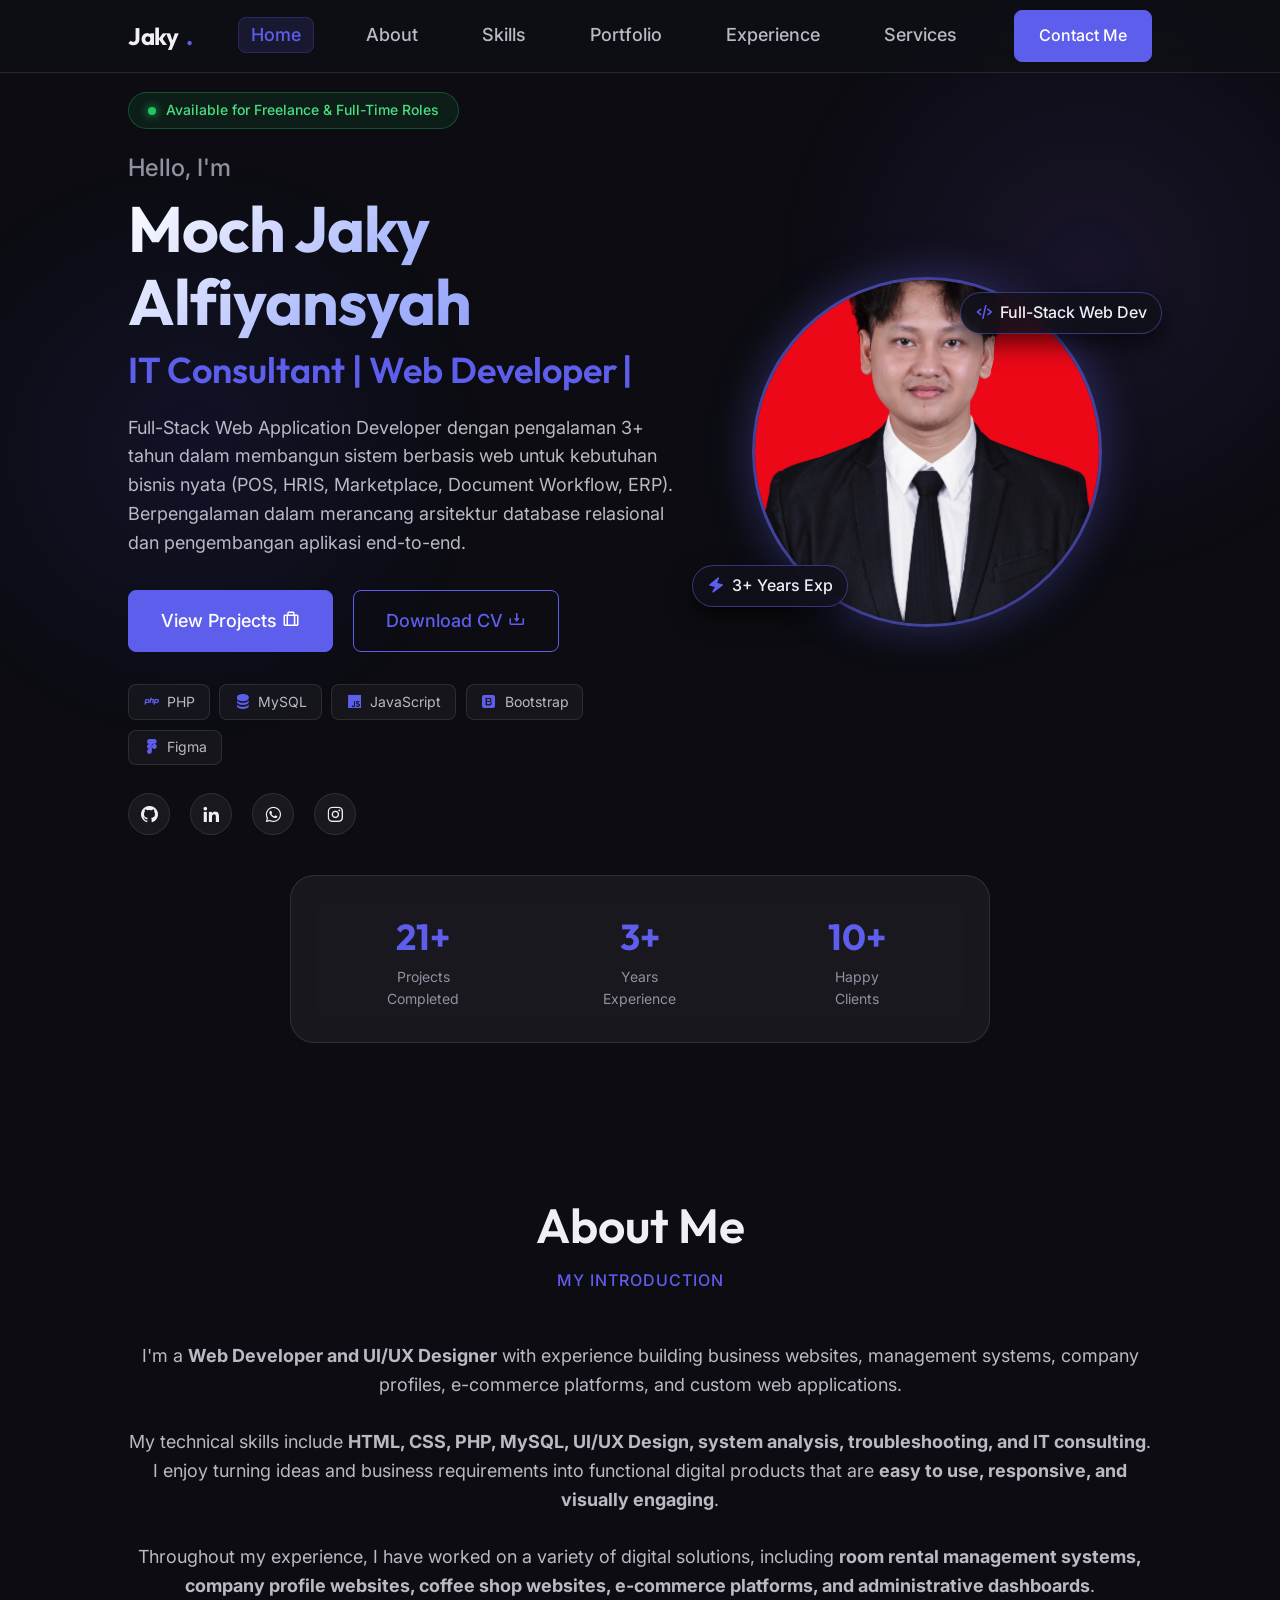
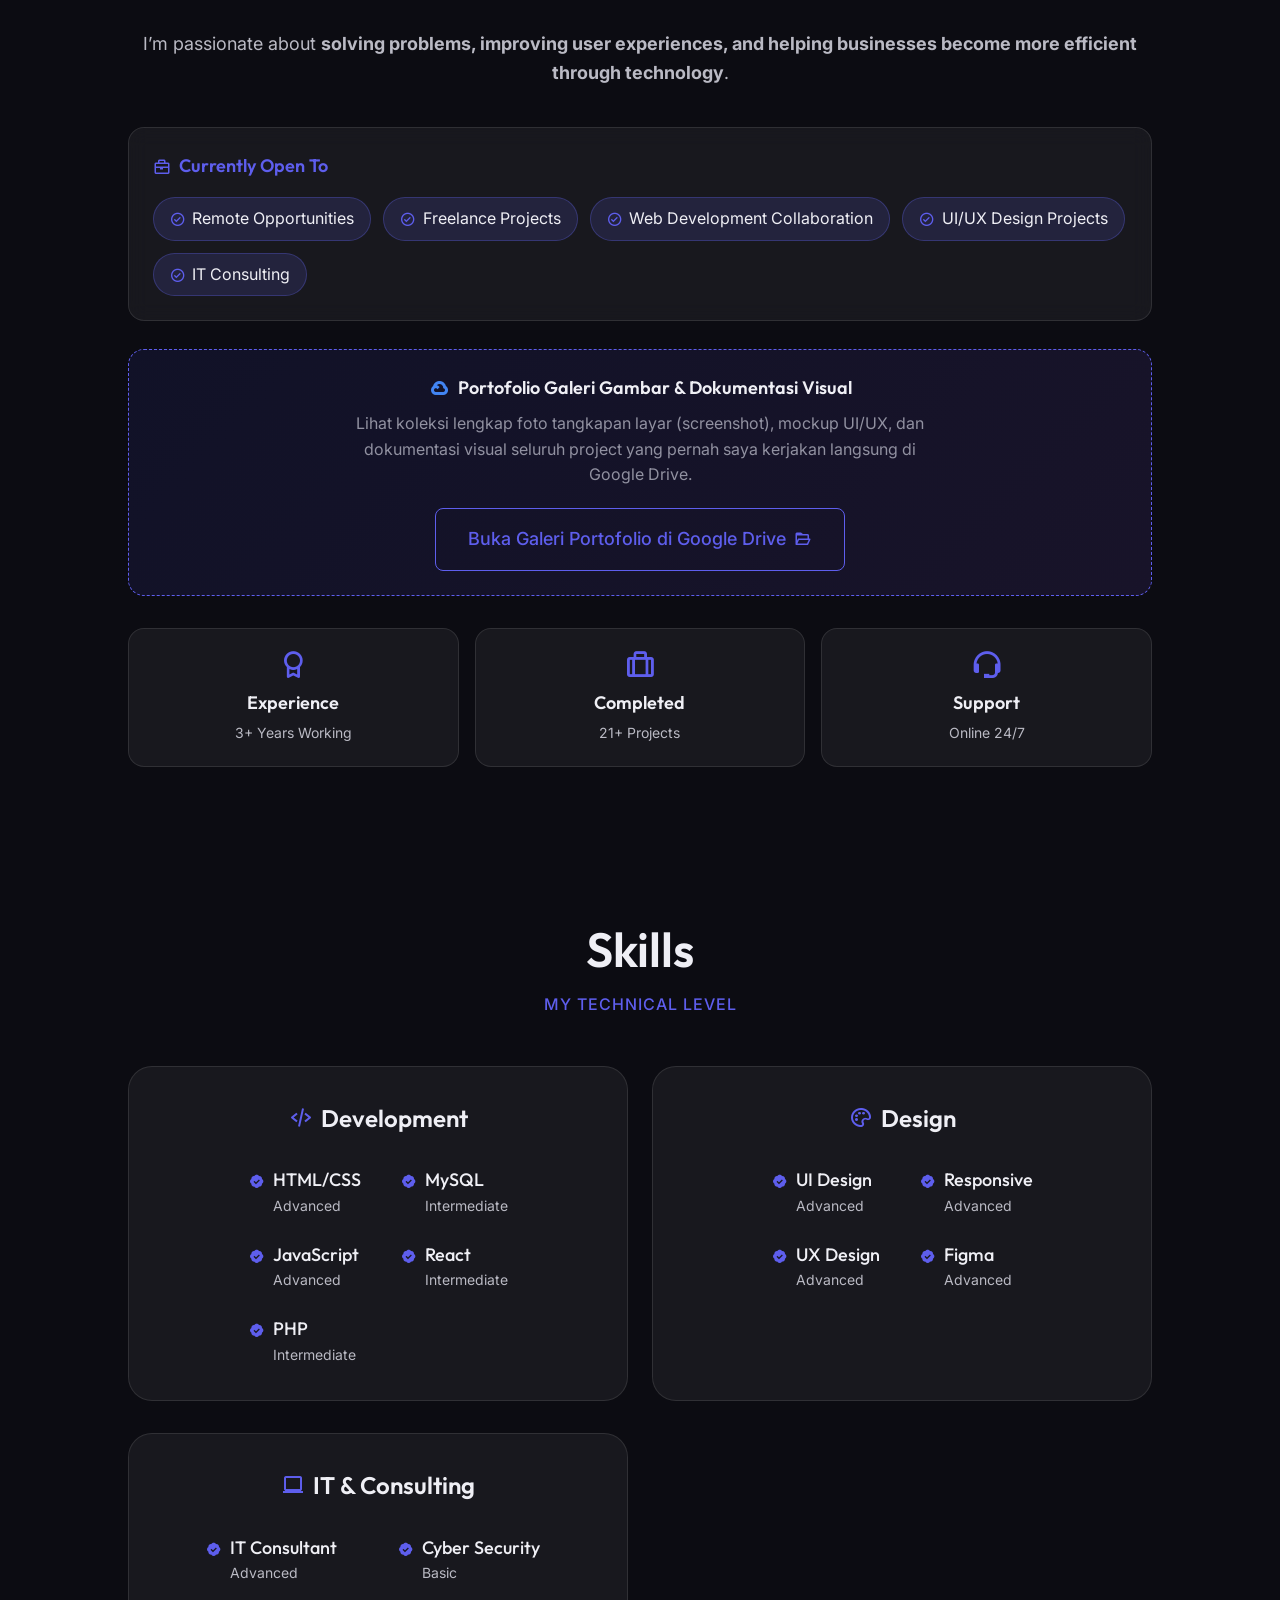
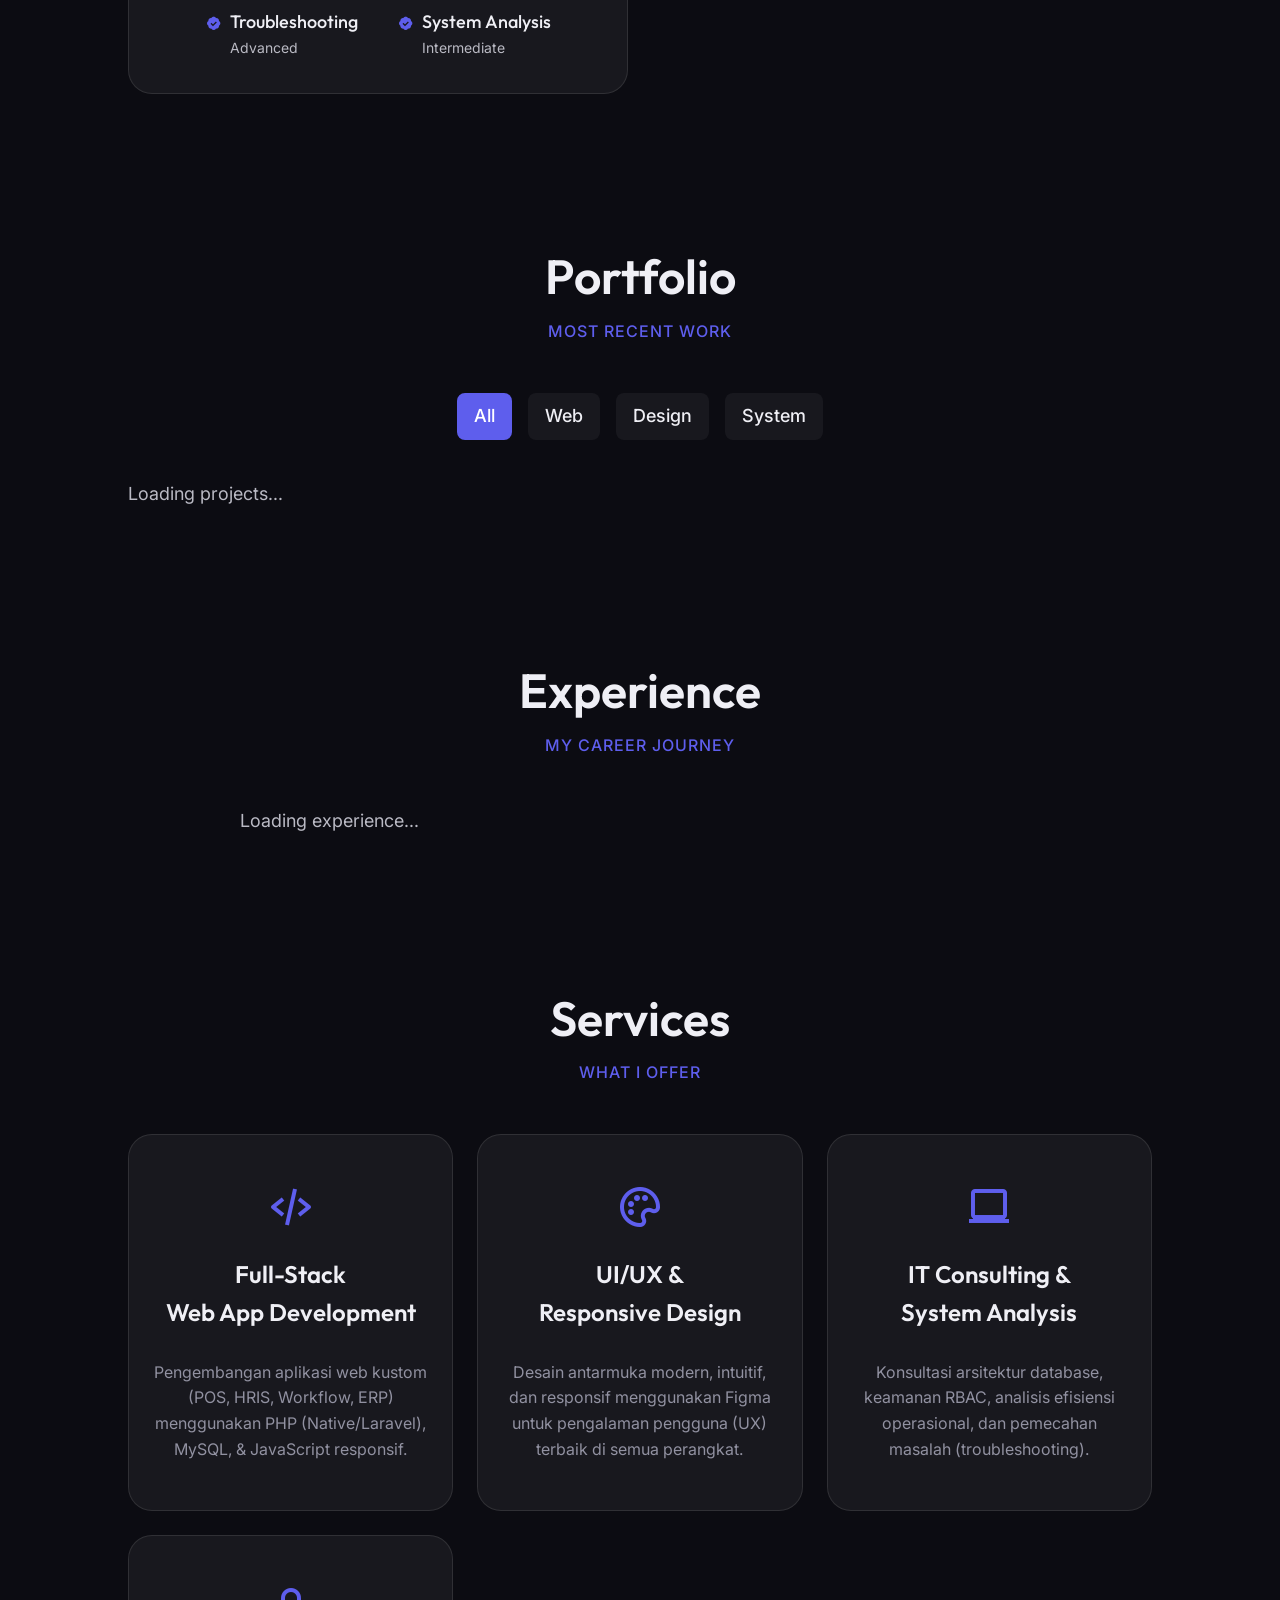
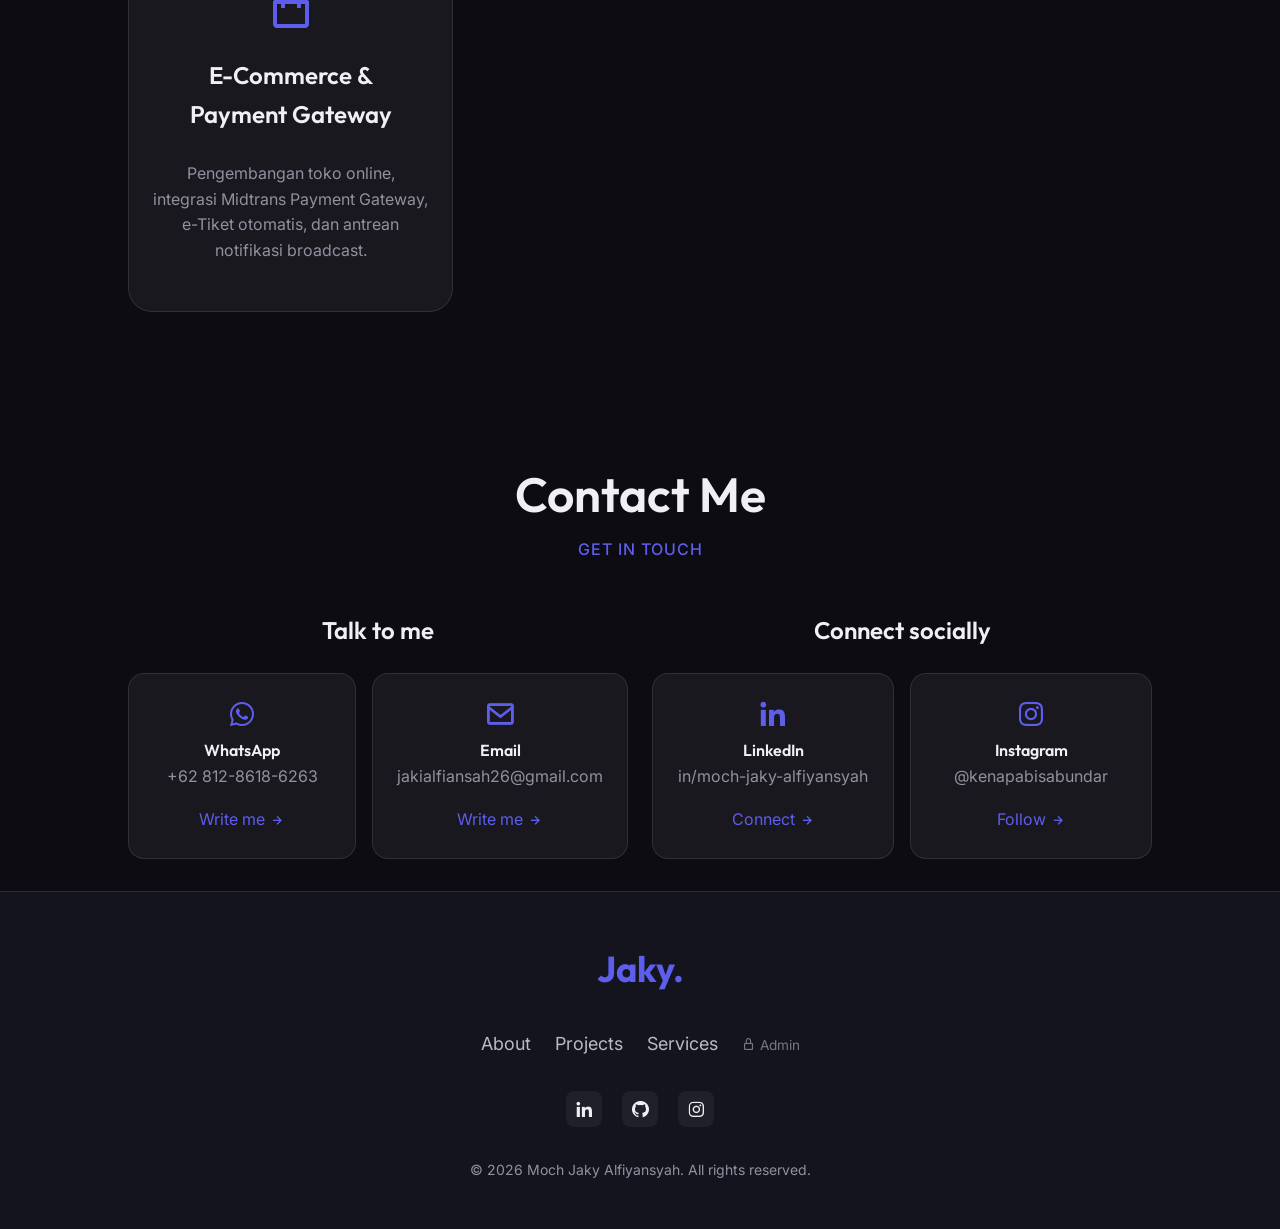
==== commit 6e374cc6: "Add smooth 3D floating animation, ambient neon aura glow, elevated positioning, and floating tech ba" ====
--- a/index.html
+++ b/index.html
@@ -28,7 +28,7 @@
     <meta property="og:url" content="https://mochjaky.github.io/">
 
     <!-- Custom CSS -->
-    <link rel="stylesheet" href="css/styles.css?v=3.1">
+    <link rel="stylesheet" href="css/styles.css?v=4.0">
 </head>
 
 <body>
@@ -105,6 +105,14 @@
                 <div class="home__image">
                     <div class="home__blob">
                         <img src="4x6.jpg.jpeg" alt="Moch Jaky Alfiyansyah" class="home__img" id="profile-img">
+                    </div>
+                    <div class="home__image-badge badge-top">
+                        <i class='bx bx-code-alt'></i>
+                        <span>Full-Stack Web Dev</span>
+                    </div>
+                    <div class="home__image-badge badge-bottom">
+                        <i class='bx bxs-zap'></i>
+                        <span>3+ Years Exp</span>
                     </div>
                 </div>
 
--- a/css/styles.css
+++ b/css/styles.css
@@ -443,26 +443,89 @@
   display: flex;
   justify-content: center;
   position: relative;
+  margin-top: -1.5rem;
 }
 
 .home__blob {
-  width: 280px;
-  height: 280px;
-  background: linear-gradient(135deg, rgba(99, 102, 241, 0.25) 0%, rgba(139, 92, 246, 0.1) 100%);
+  width: 320px;
+  height: 320px;
+  background: linear-gradient(135deg, rgba(99, 102, 241, 0.3) 0%, rgba(139, 92, 246, 0.15) 100%);
   border-radius: 50%;
   display: flex;
   align-items: center;
   justify-content: center;
   overflow: hidden;
-  border: 2px solid rgba(99, 102, 241, 0.4);
-  box-shadow: 0 0 40px rgba(99, 102, 241, 0.25);
-  transition: transform .4s ease, box-shadow .4s ease;
+  border: 3px solid rgba(99, 102, 241, 0.5);
+  box-shadow: 0 0 45px rgba(99, 102, 241, 0.35);
+  animation: floatAvatar 5s ease-in-out infinite, pulseAvatarGlow 4s infinite alternate;
+  transition: transform .4s ease, box-shadow .4s ease, border-color .4s ease;
 }
 
 .home__blob:hover {
-  transform: scale(1.03);
-  box-shadow: 0 0 50px rgba(99, 102, 241, 0.4);
+  transform: scale(1.04);
+  box-shadow: 0 0 65px rgba(99, 102, 241, 0.6);
   border-color: var(--first-color);
+}
+
+@keyframes floatAvatar {
+  0%, 100% {
+    transform: translateY(0px);
+  }
+  50% {
+    transform: translateY(-14px);
+  }
+}
+
+@keyframes pulseAvatarGlow {
+  0% {
+    box-shadow: 0 0 35px rgba(99, 102, 241, 0.3), inset 0 0 15px rgba(139, 92, 246, 0.15);
+    border-color: rgba(99, 102, 241, 0.5);
+  }
+  100% {
+    box-shadow: 0 0 65px rgba(139, 92, 246, 0.55), inset 0 0 35px rgba(99, 102, 241, 0.3);
+    border-color: rgba(168, 85, 247, 0.85);
+  }
+}
+
+.home__image-badge {
+  position: absolute;
+  background: rgba(15, 16, 26, 0.88);
+  backdrop-filter: blur(16px);
+  -webkit-backdrop-filter: blur(16px);
+  border: 1px solid rgba(99, 102, 241, 0.45);
+  box-shadow: 0 10px 25px rgba(0, 0, 0, 0.6);
+  padding: 0.45rem 0.9rem;
+  border-radius: 2rem;
+  display: flex;
+  align-items: center;
+  gap: 0.4rem;
+  font-size: var(--small-font-size);
+  font-weight: var(--font-medium);
+  color: var(--title-color);
+  z-index: 5;
+  pointer-events: none;
+  animation: floatBadge 4s ease-in-out infinite alternate;
+}
+
+.badge-top {
+  top: 15px;
+  right: -10px;
+}
+
+.badge-bottom {
+  bottom: 20px;
+  left: -10px;
+  animation-delay: 2s;
+}
+
+.home__image-badge i {
+  color: var(--first-color);
+  font-size: 1.15rem;
+}
+
+@keyframes floatBadge {
+  0% { transform: translateY(0px); }
+  100% { transform: translateY(-8px); }
 }
 
 .home__img {
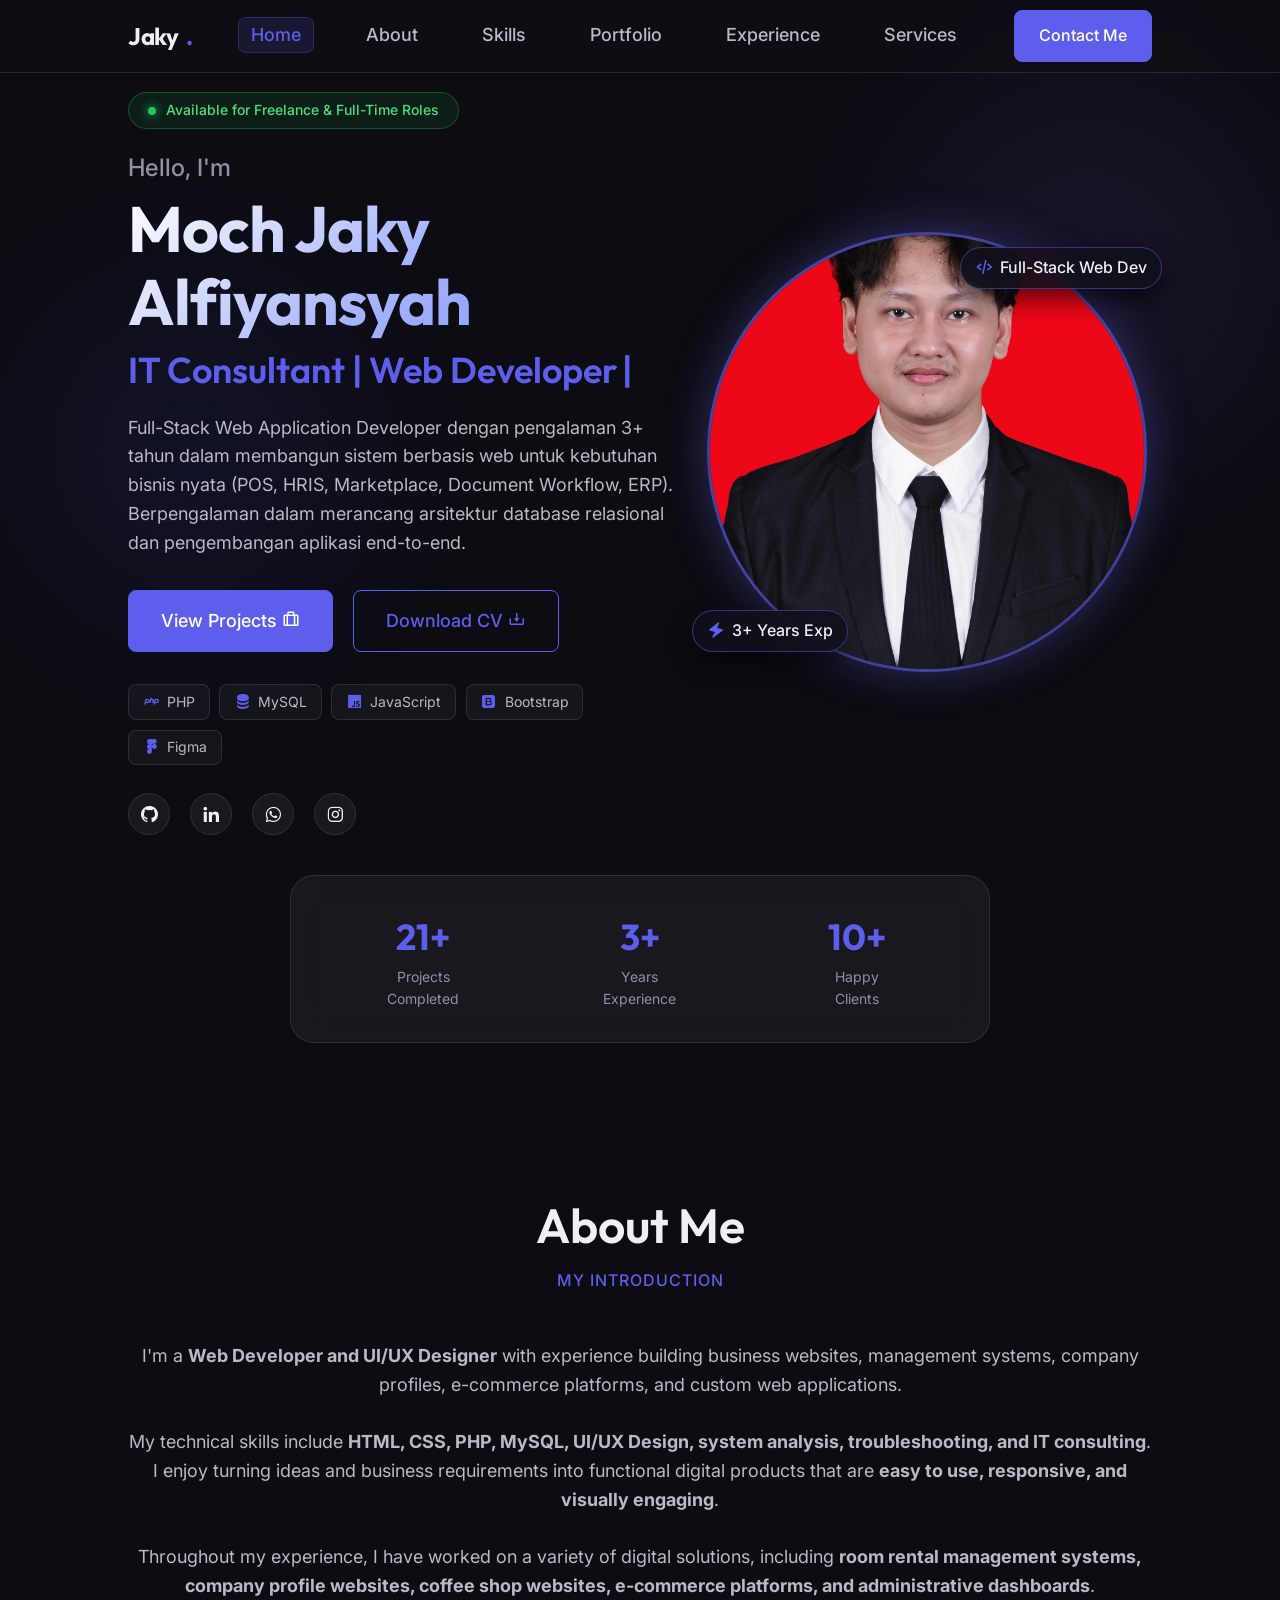
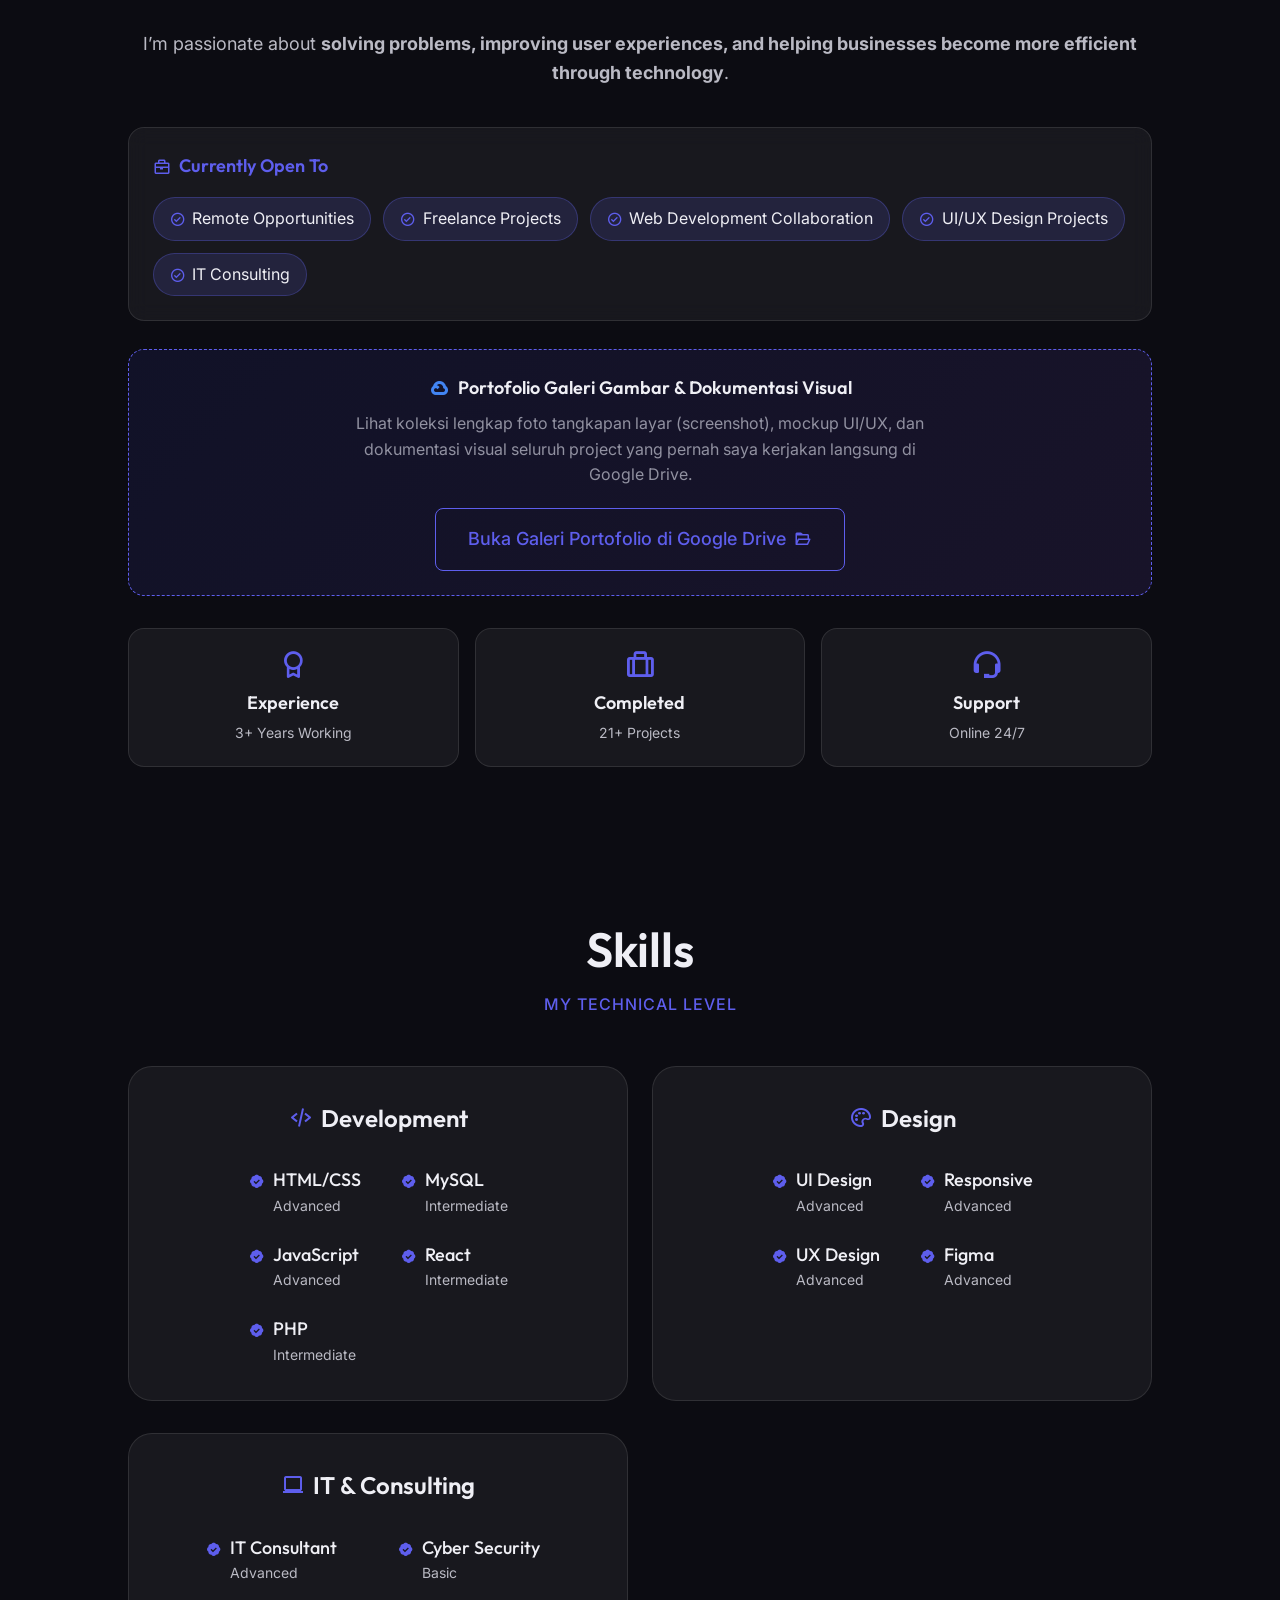
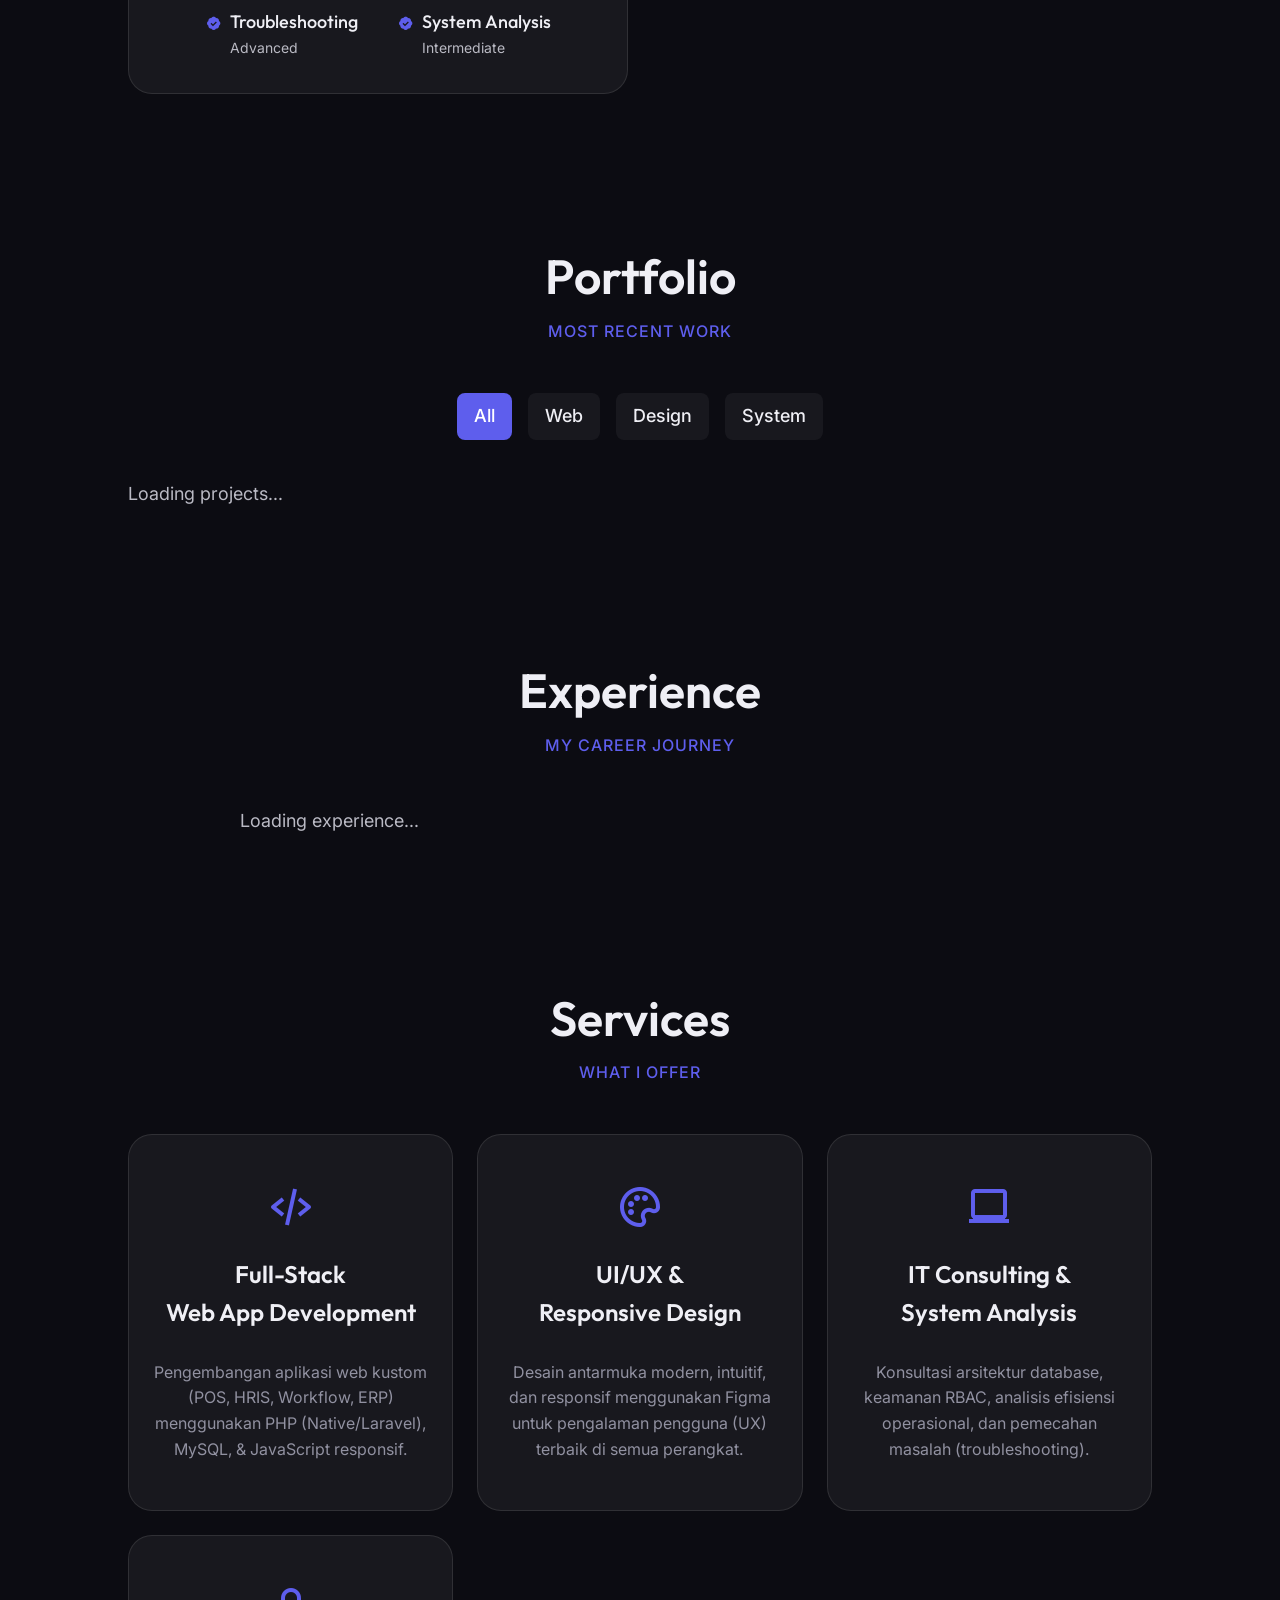
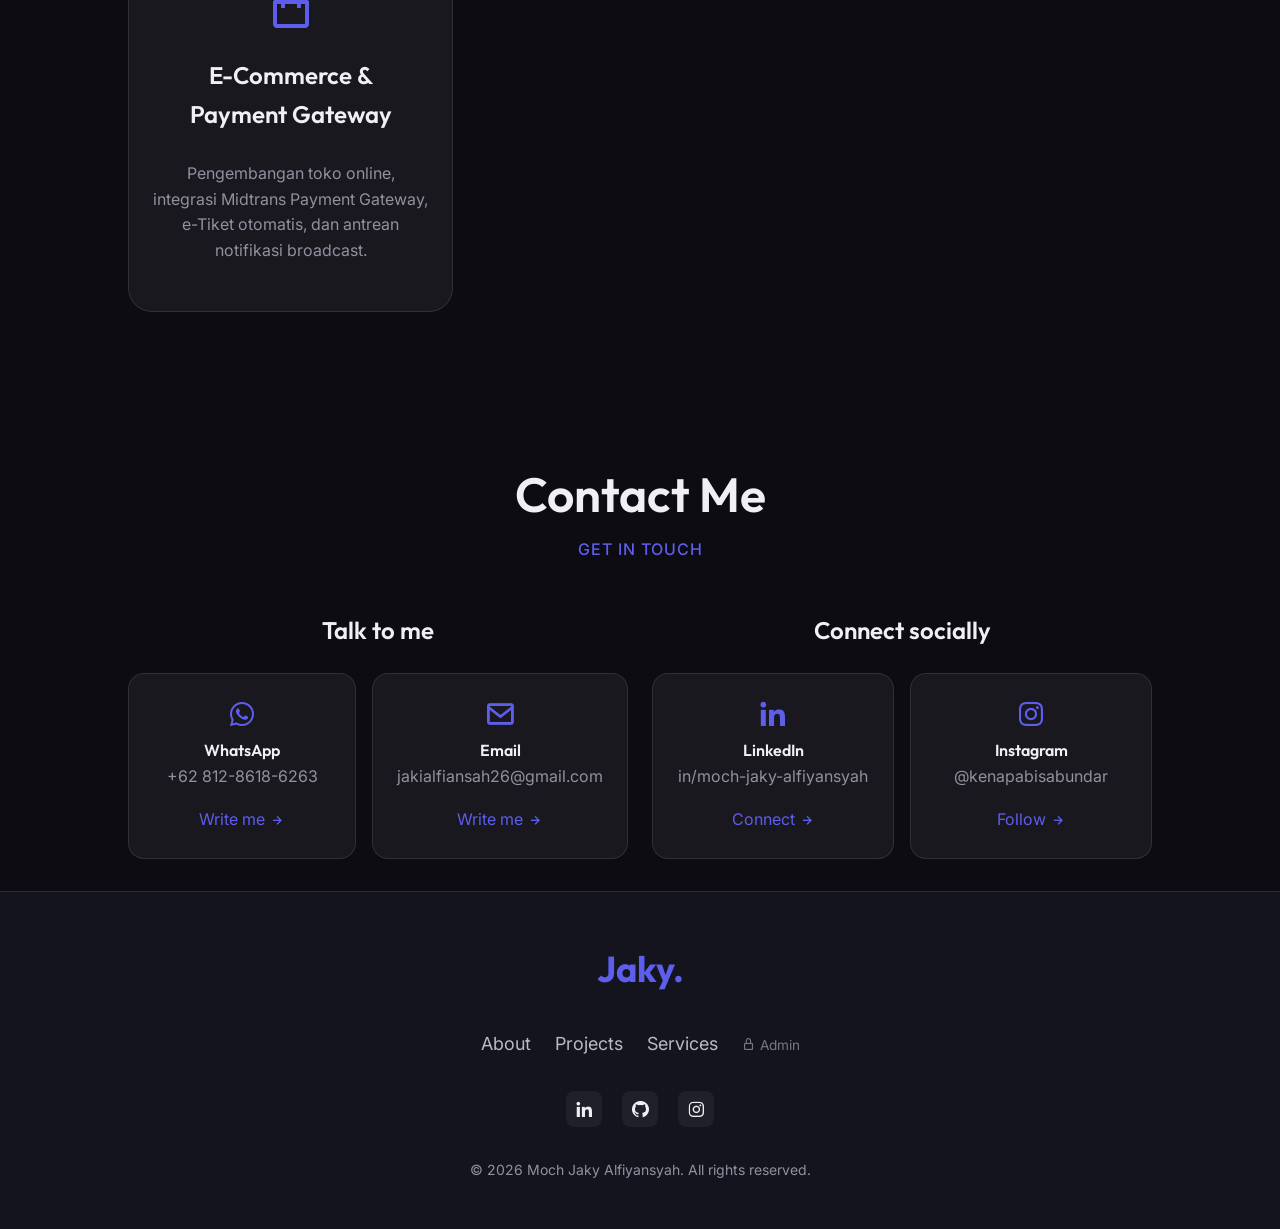
==== commit f6a3c51c: "Enlarge avatar frame size to 420px-440px for desktop to create a majestic visual anchor" ====
--- a/index.html
+++ b/index.html
@@ -28,7 +28,7 @@
     <meta property="og:url" content="https://mochjaky.github.io/">
 
     <!-- Custom CSS -->
-    <link rel="stylesheet" href="css/styles.css?v=4.0">
+    <link rel="stylesheet" href="css/styles.css?v=4.1">
 </head>
 
 <body>
--- a/css/styles.css
+++ b/css/styles.css
@@ -447,8 +447,8 @@
 }
 
 .home__blob {
-  width: 320px;
-  height: 320px;
+  width: 360px;
+  height: 360px;
   background: linear-gradient(135deg, rgba(99, 102, 241, 0.3) 0%, rgba(139, 92, 246, 0.15) 100%);
   border-radius: 50%;
   display: flex;
@@ -1298,11 +1298,18 @@
     padding-block: 7rem 2rem;
   }
   .home__blob {
-    width: 350px;
-    height: 350px;
+    width: 420px;
+    height: 420px;
   }
   .portfolio__container {
     grid-template-columns: repeat(3, 1fr);
+  }
+}
+
+@media screen and (min-width: 1200px) {
+  .home__blob {
+    width: 440px;
+    height: 440px;
   }
 }
 
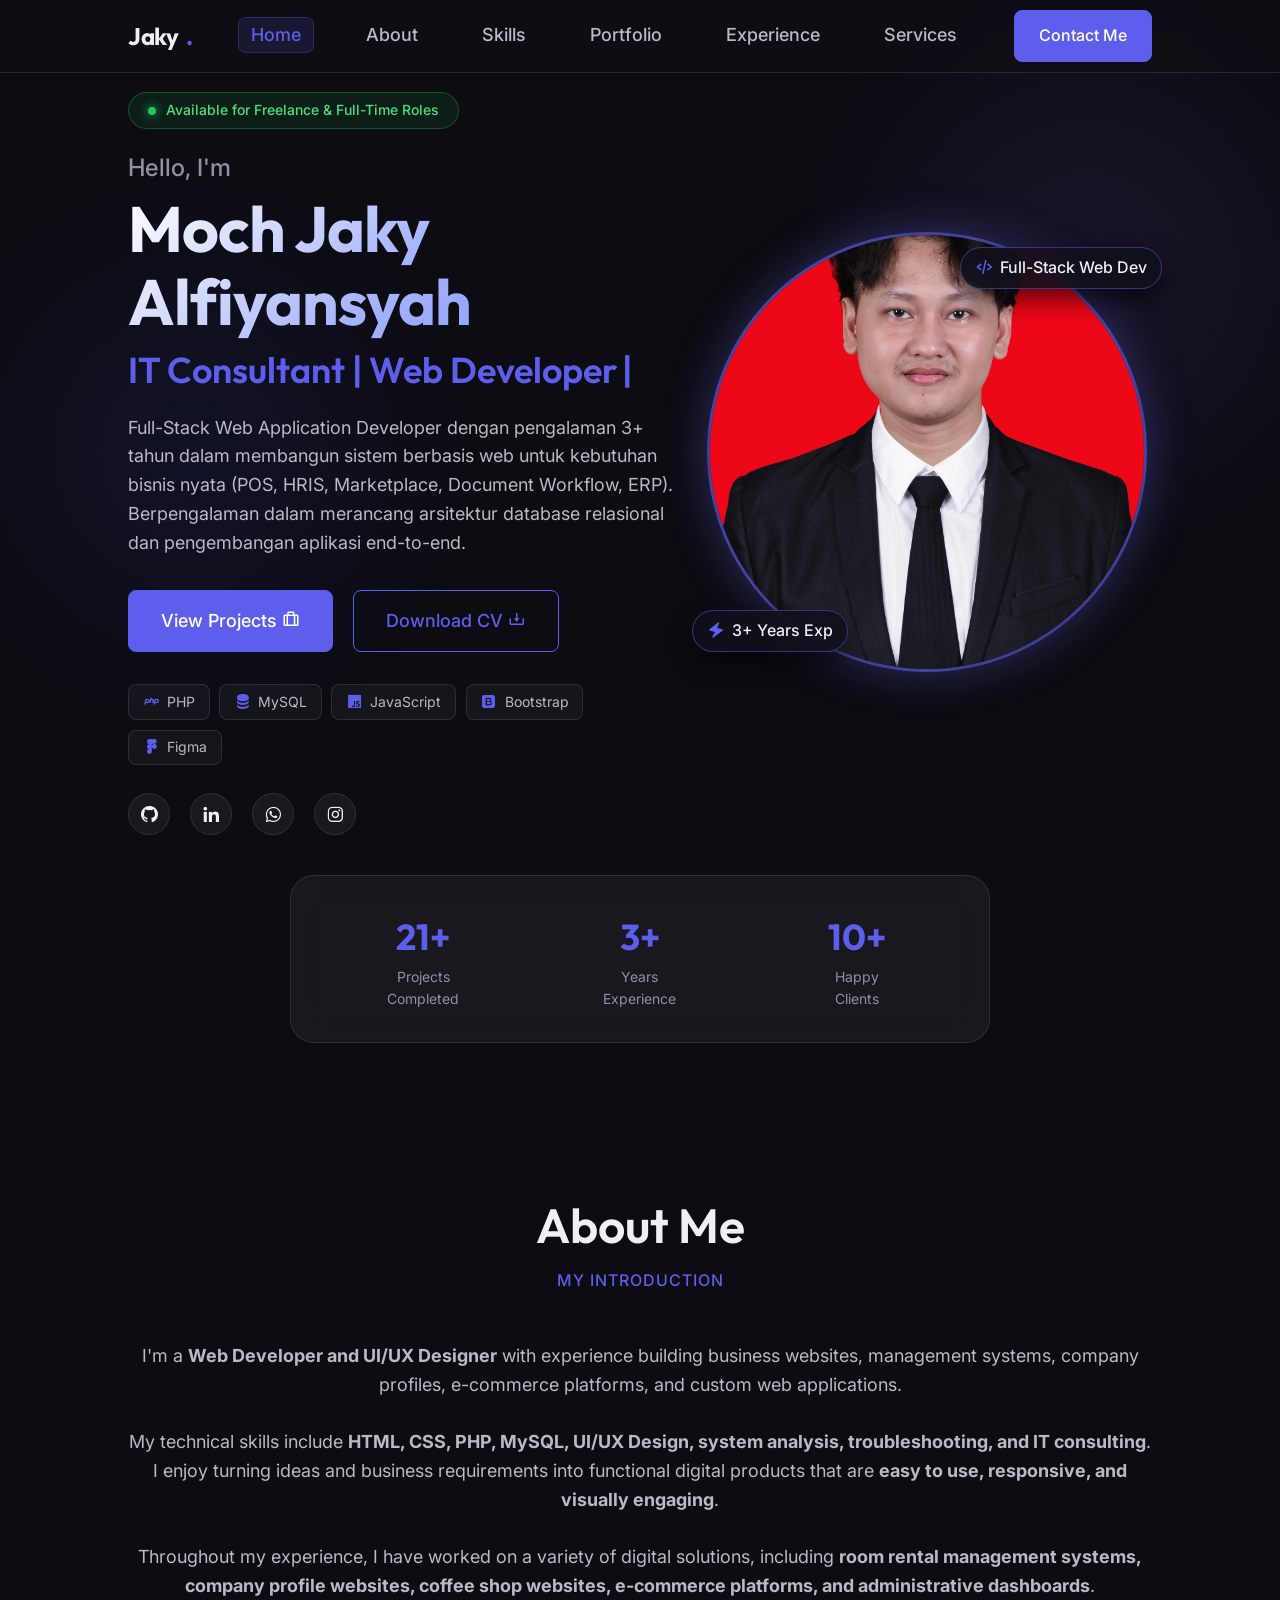
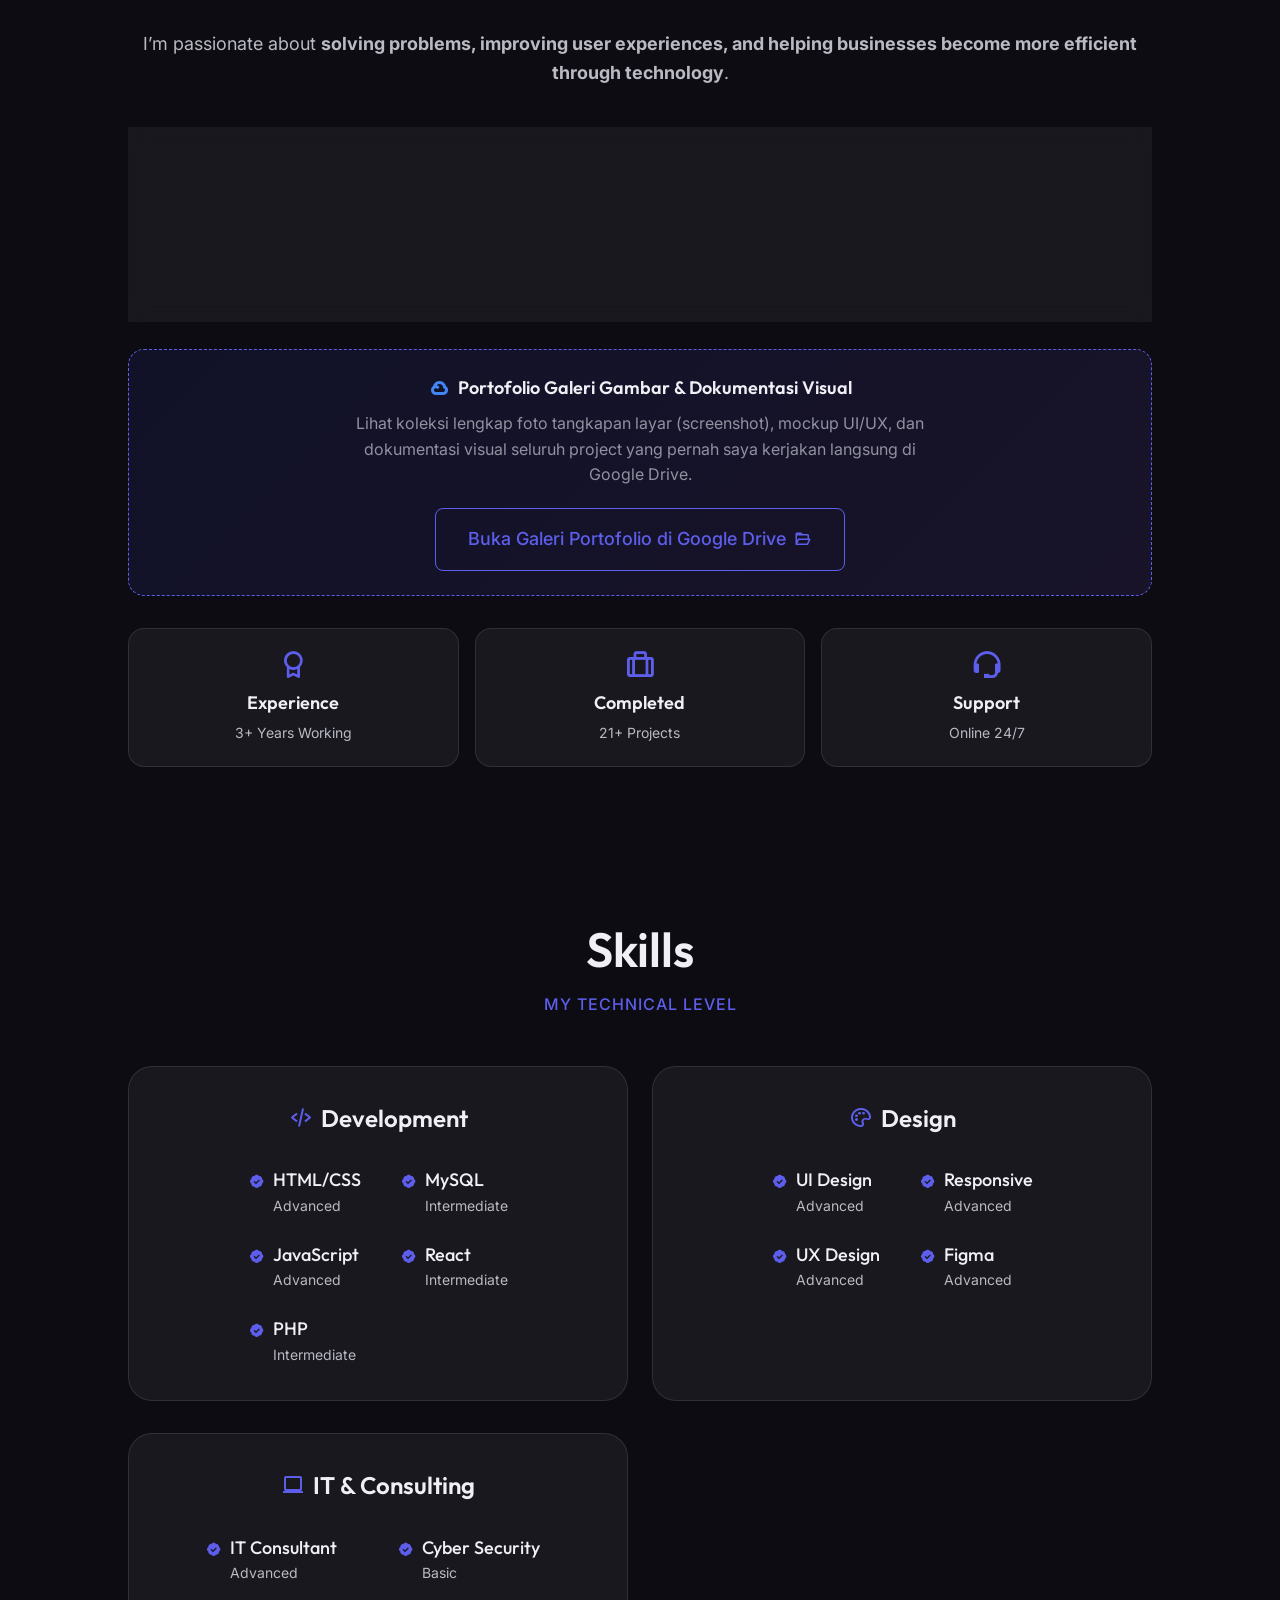
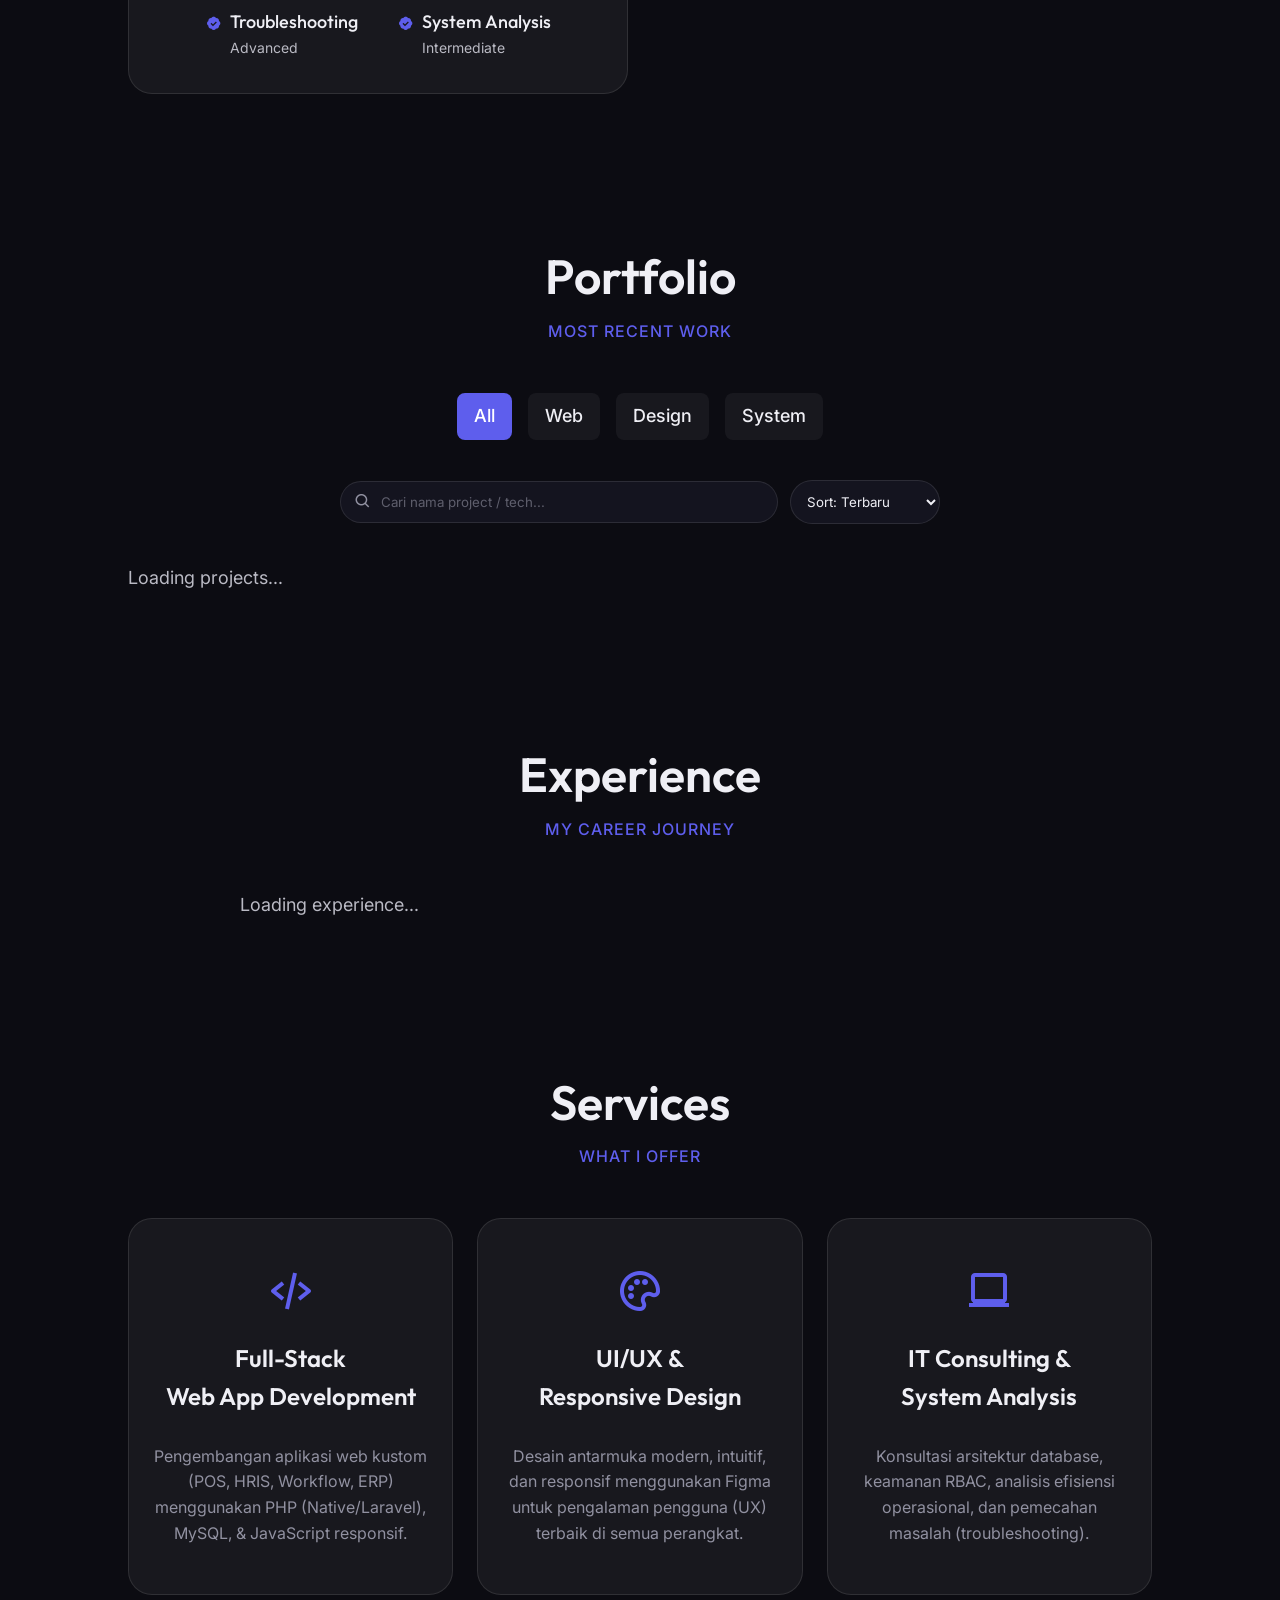
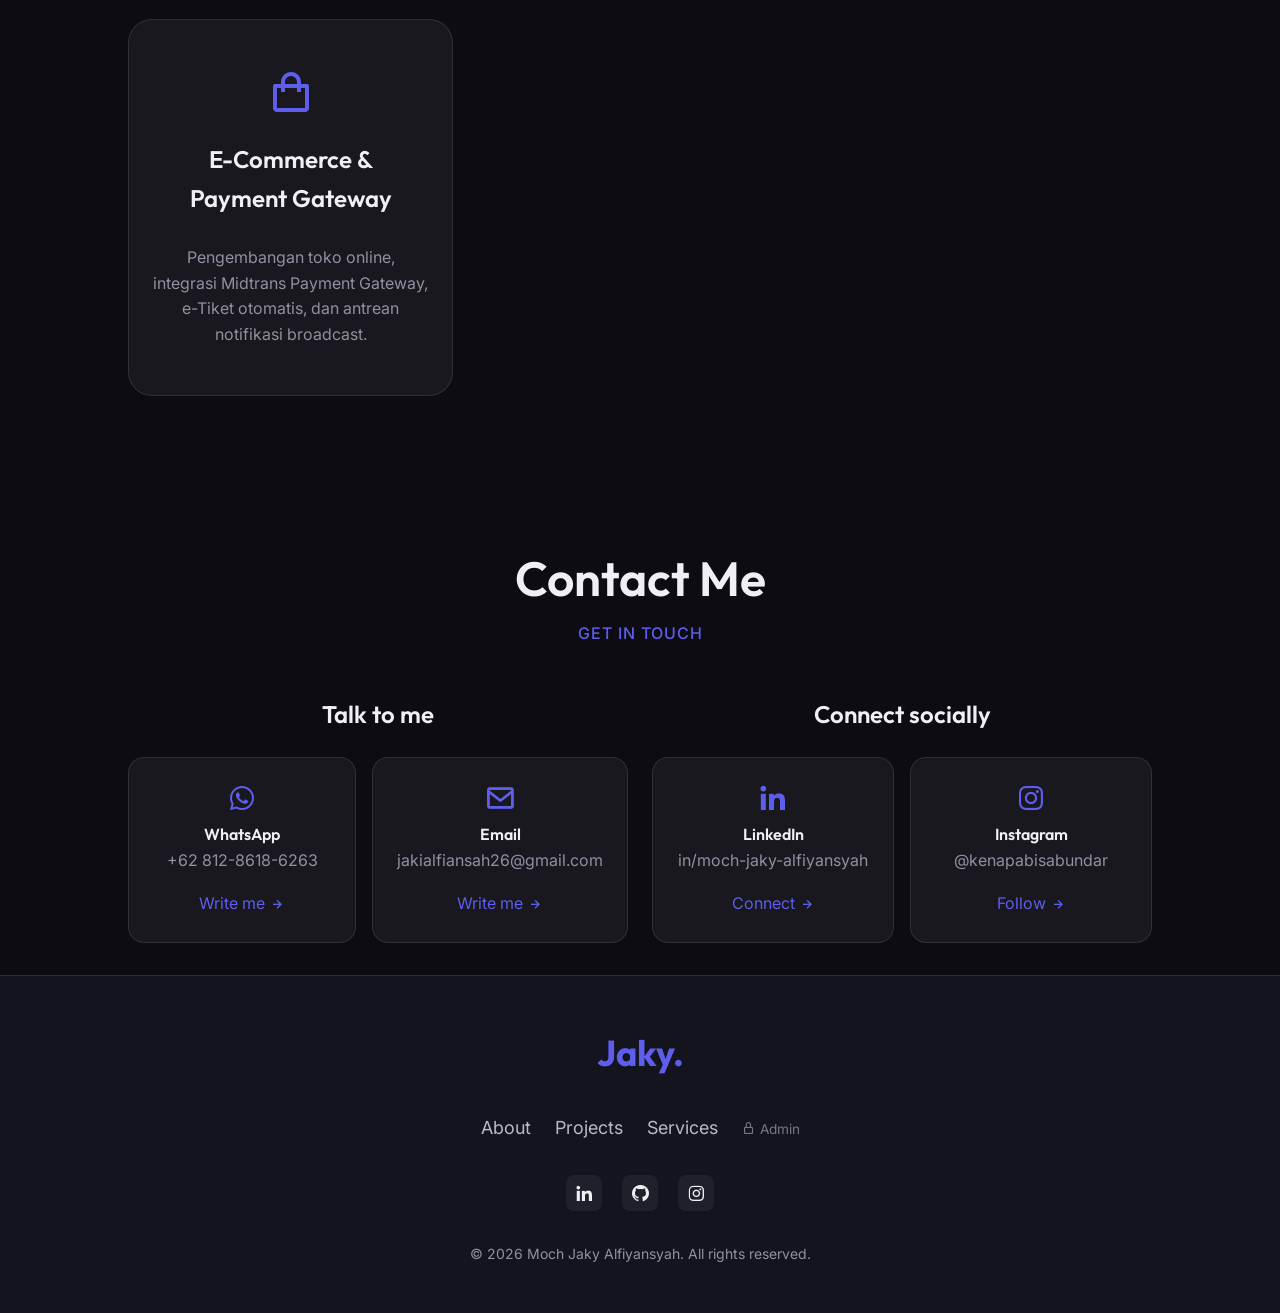
==== commit c6a3e3c8: "Add real-time search, category filter, and sorting features for Admin and Portfolio website" ====
--- a/index.html
+++ b/index.html
@@ -343,6 +343,20 @@
                     <span class="portfolio__item" data-filter=".web">Web</span>
                     <span class="portfolio__item" data-filter=".design">Design</span>
                     <span class="portfolio__item" data-filter=".system">System</span>
+                </div>
+
+                <!-- Live Search & Sort Toolbar -->
+                <div class="portfolio__toolbar" style="display: flex; justify-content: center; align-items: center; gap: 0.75rem; flex-wrap: wrap; margin-bottom: 2.5rem; max-width: 600px; margin-left: auto; margin-right: auto;">
+                    <div style="flex: 1; min-width: 200px; position: relative;">
+                        <i class='bx bx-search' style="position: absolute; left: 14px; top: 50%; transform: translateY(-50%); color: var(--text-color-light); font-size: 1.1rem;"></i>
+                        <input type="text" id="portfolio-search" class="form-input" placeholder="Cari nama project / tech..." style="padding-left: 2.5rem; border-radius: 2rem; margin-bottom: 0; background: var(--container-color); border: 1px solid var(--glass-border);">
+                    </div>
+                    <select id="portfolio-sort" class="form-select" style="width: auto; min-width: 150px; border-radius: 2rem; margin-bottom: 0; background: var(--container-color); border: 1px solid var(--glass-border);">
+                        <option value="newest">Sort: Terbaru</option>
+                        <option value="oldest">Sort: Terlama</option>
+                        <option value="az">Sort: Nama A-Z</option>
+                        <option value="za">Sort: Nama Z-A</option>
+                    </select>
                 </div>
 
                 <div class="portfolio__container grid" id="portfolio-container">
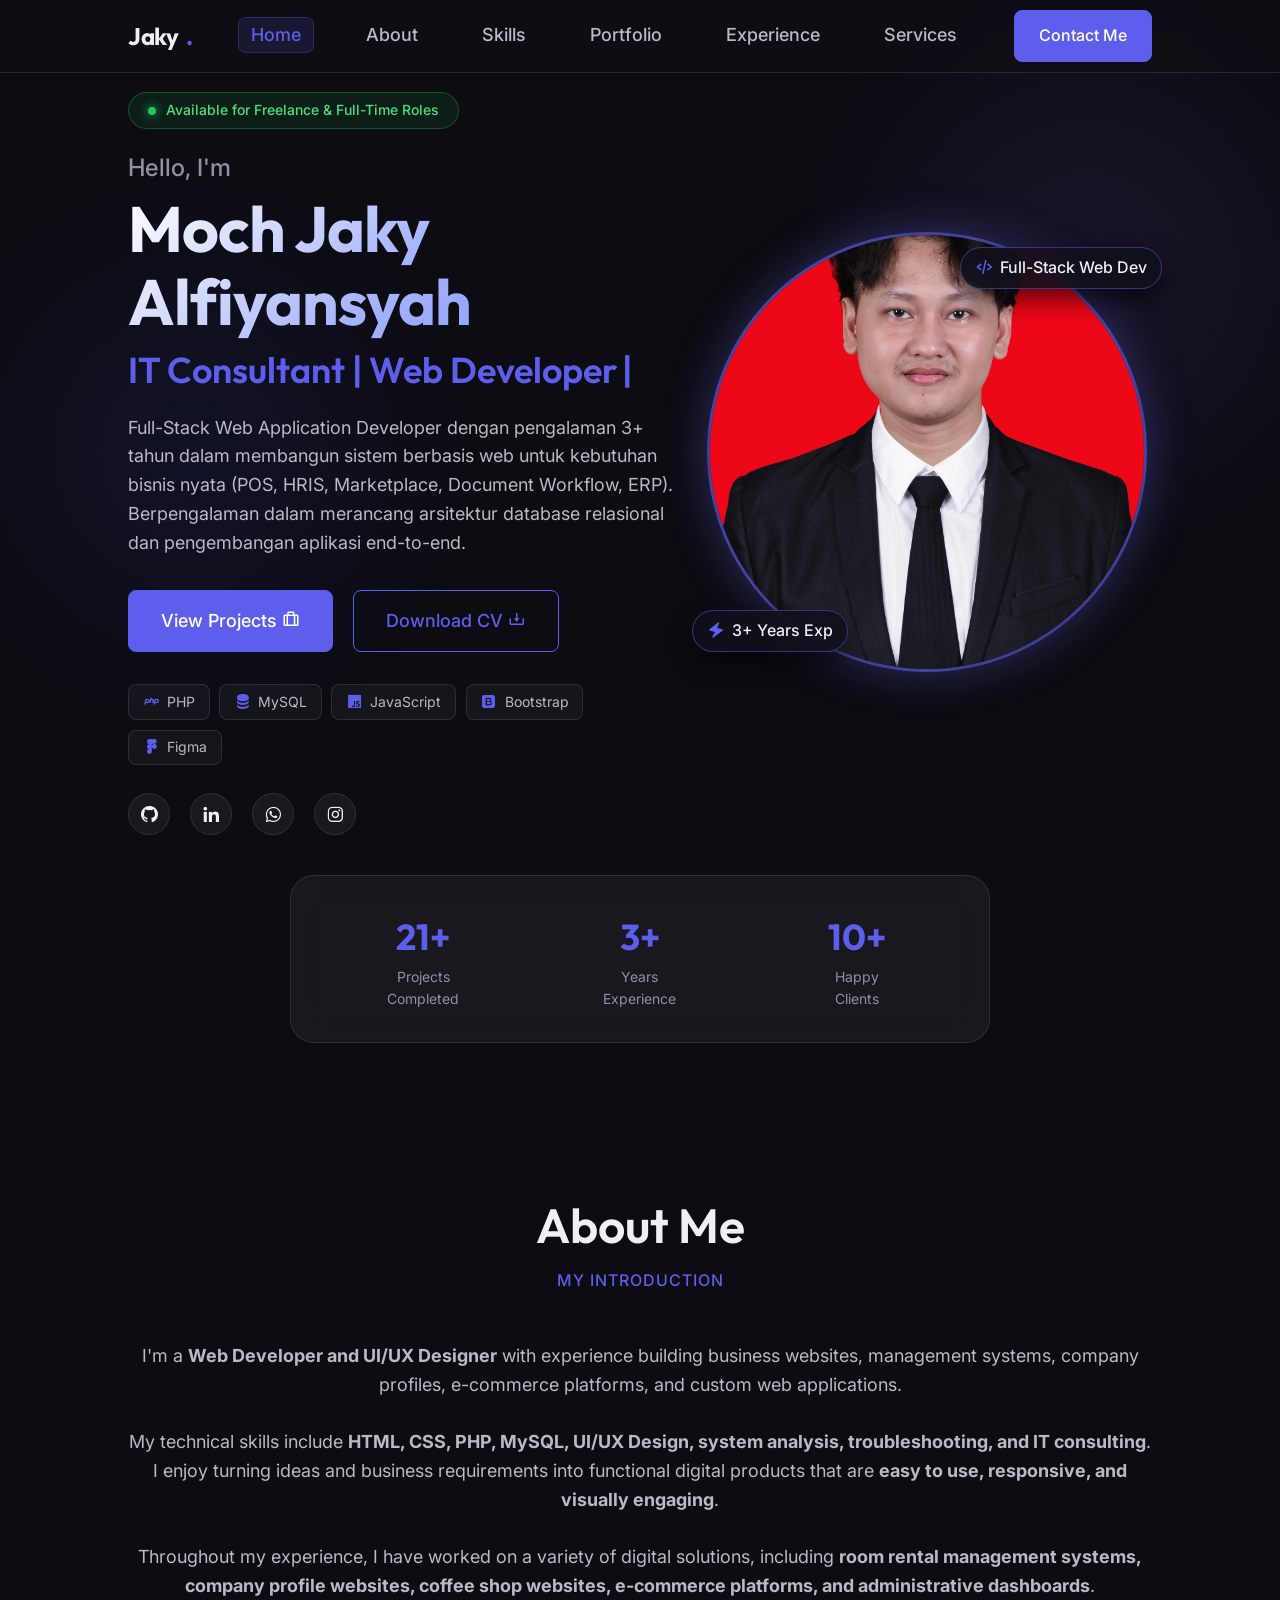
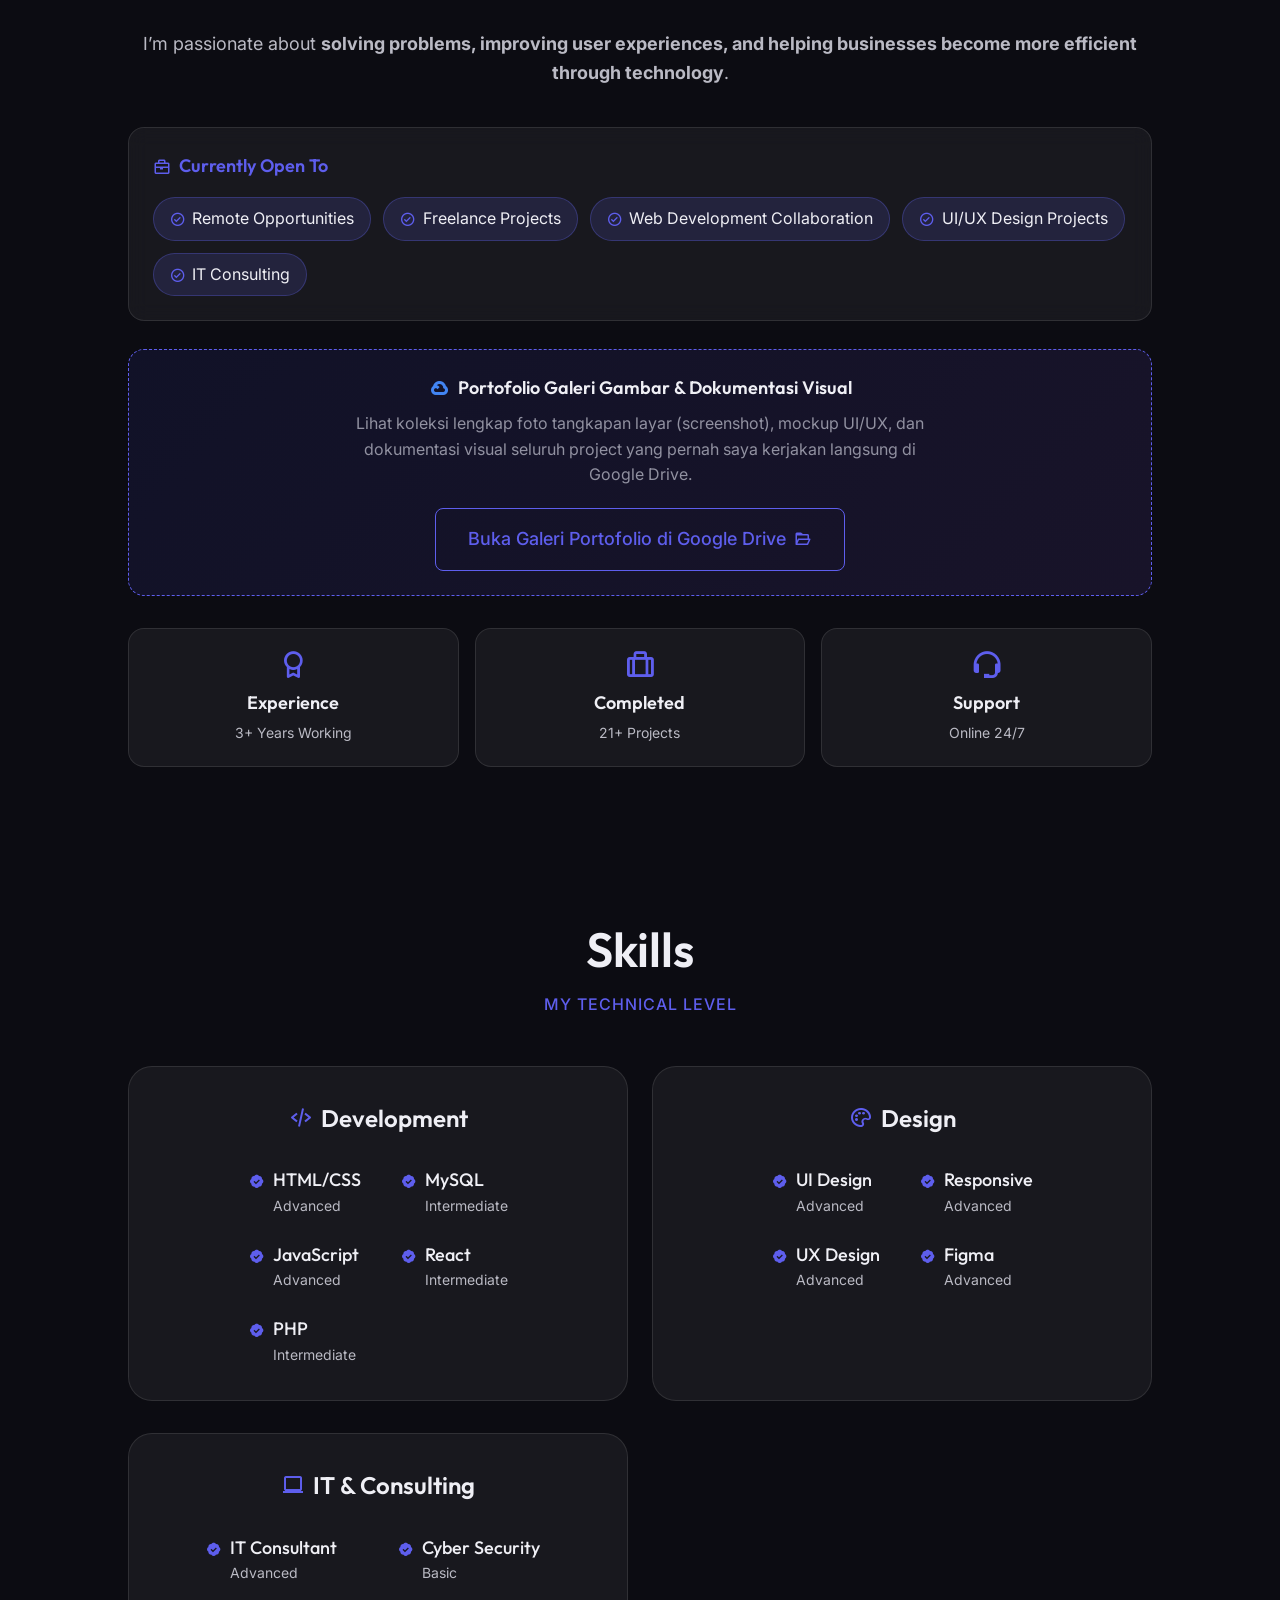
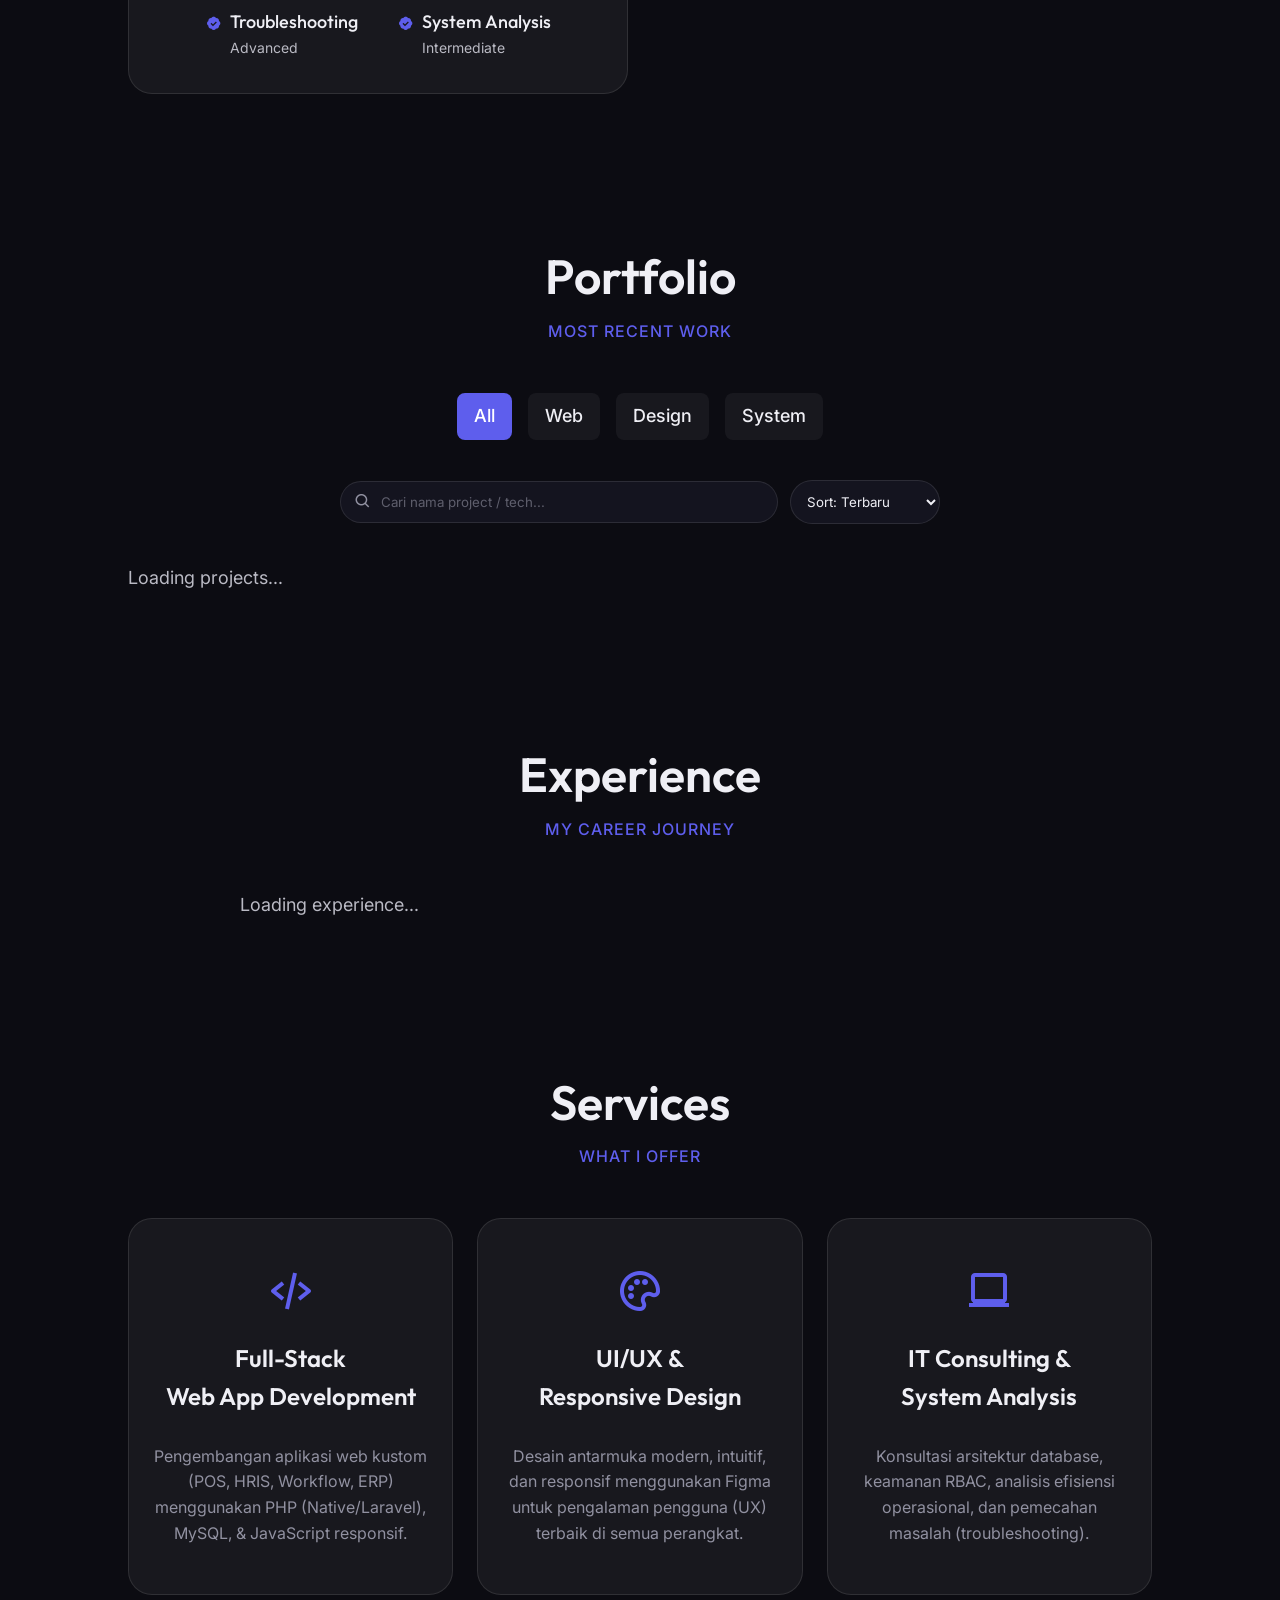
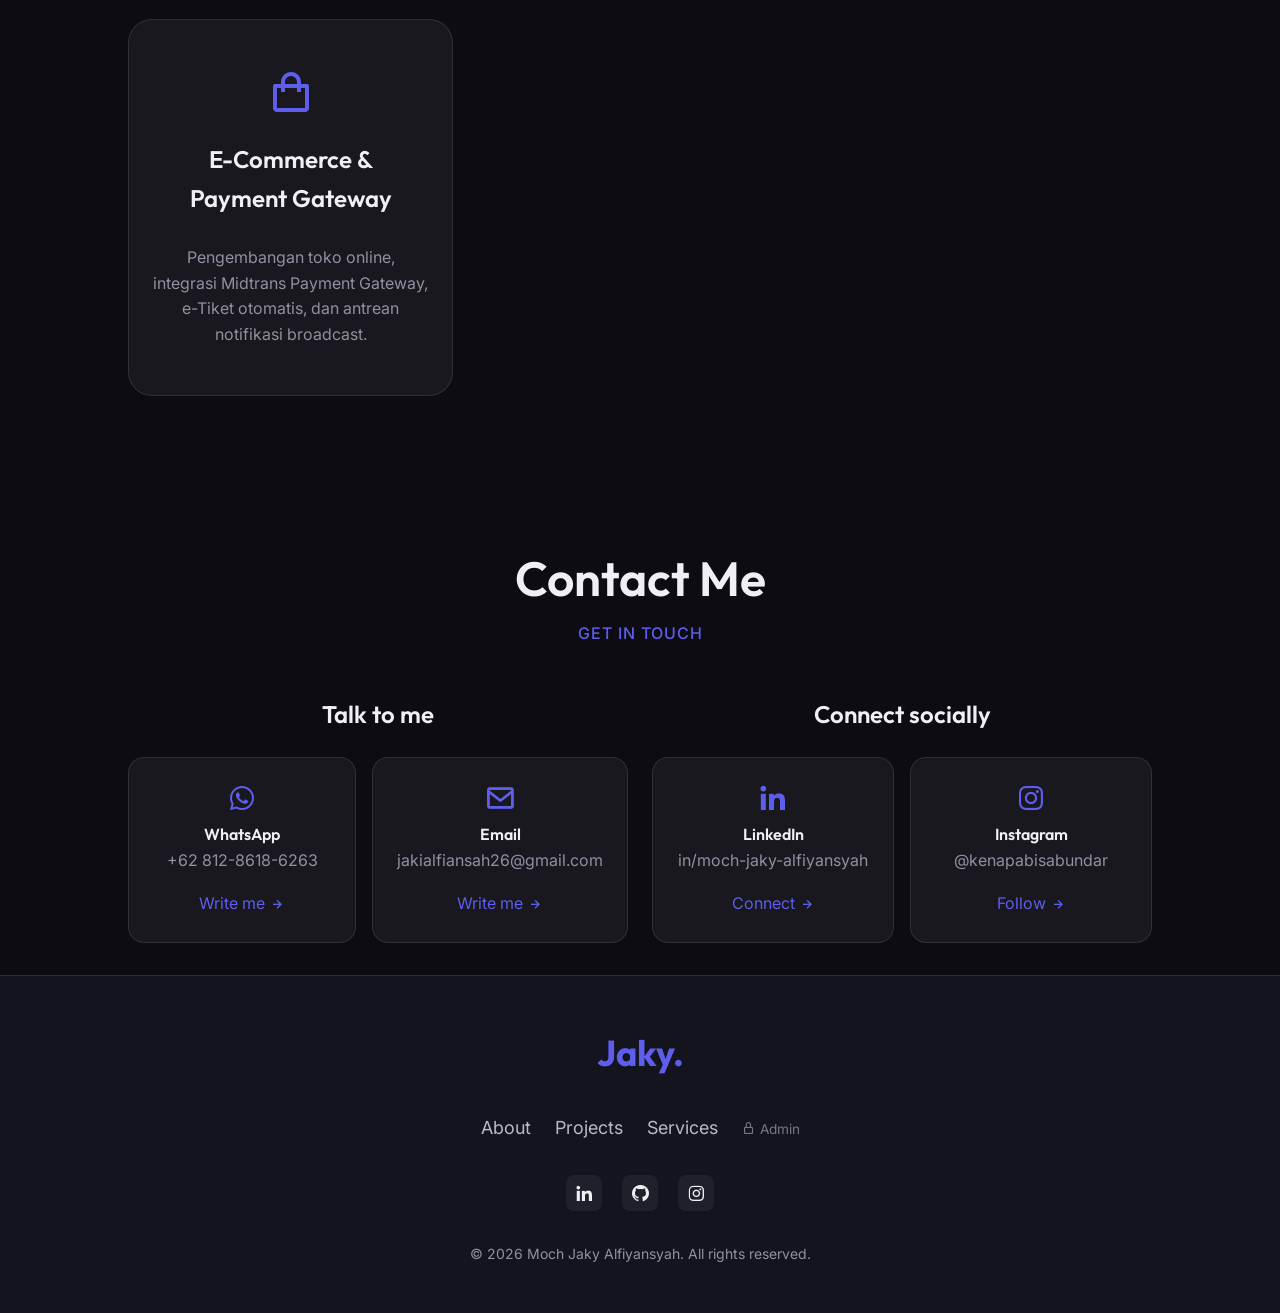
==== commit 8eeaabbc: "Add form fields in admin dashboard to edit hero floating badge texts dynamically" ====
--- a/index.html
+++ b/index.html
@@ -108,11 +108,11 @@
                     </div>
                     <div class="home__image-badge badge-top">
                         <i class='bx bx-code-alt'></i>
-                        <span>Full-Stack Web Dev</span>
+                        <span id="hero-badge-top">Full-Stack Web Dev</span>
                     </div>
                     <div class="home__image-badge badge-bottom">
                         <i class='bx bxs-zap'></i>
-                        <span>3+ Years Exp</span>
+                        <span id="hero-badge-bottom">3+ Years Exp</span>
                     </div>
                 </div>
 
--- a/css/styles.css
+++ b/css/styles.css
@@ -532,6 +532,7 @@
   width: 100%;
   height: 100%;
   object-fit: cover;
+  transition: transform .3s ease, object-position .3s ease;
 }
 
 .home__social {
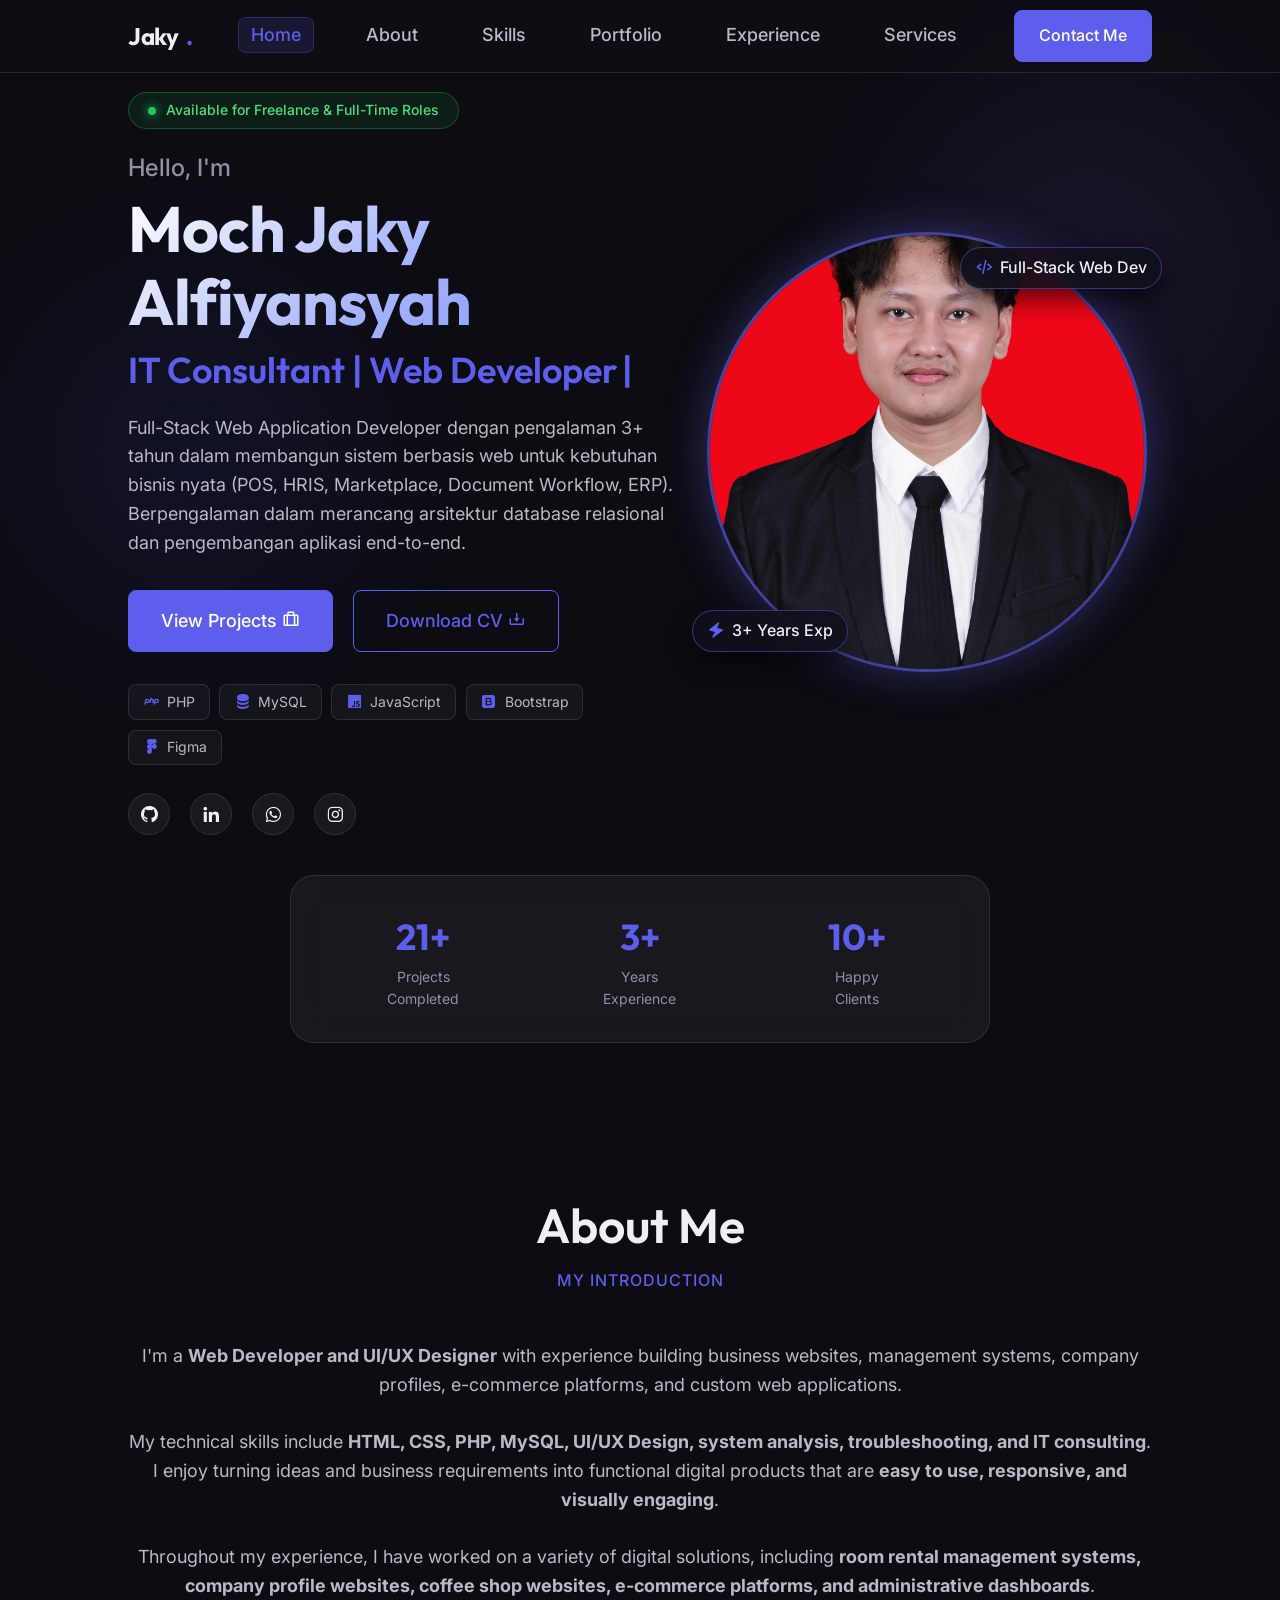
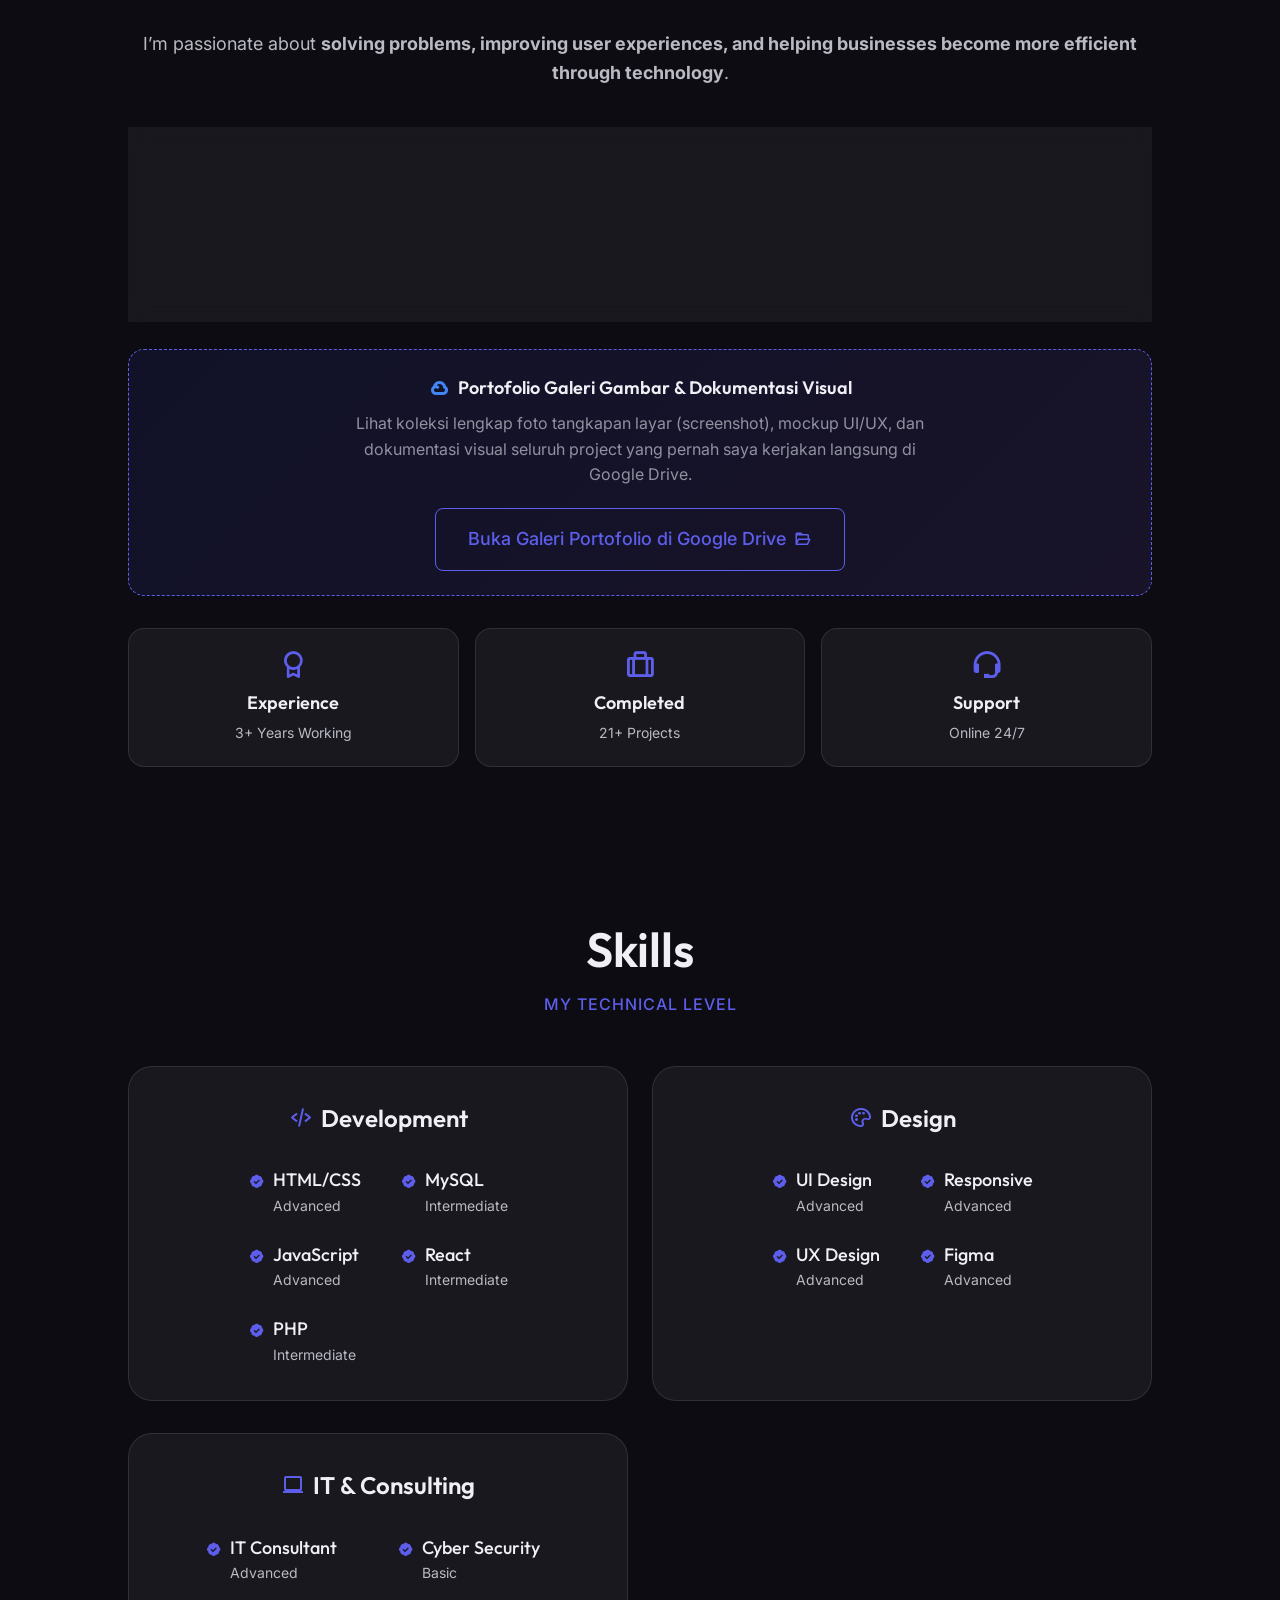
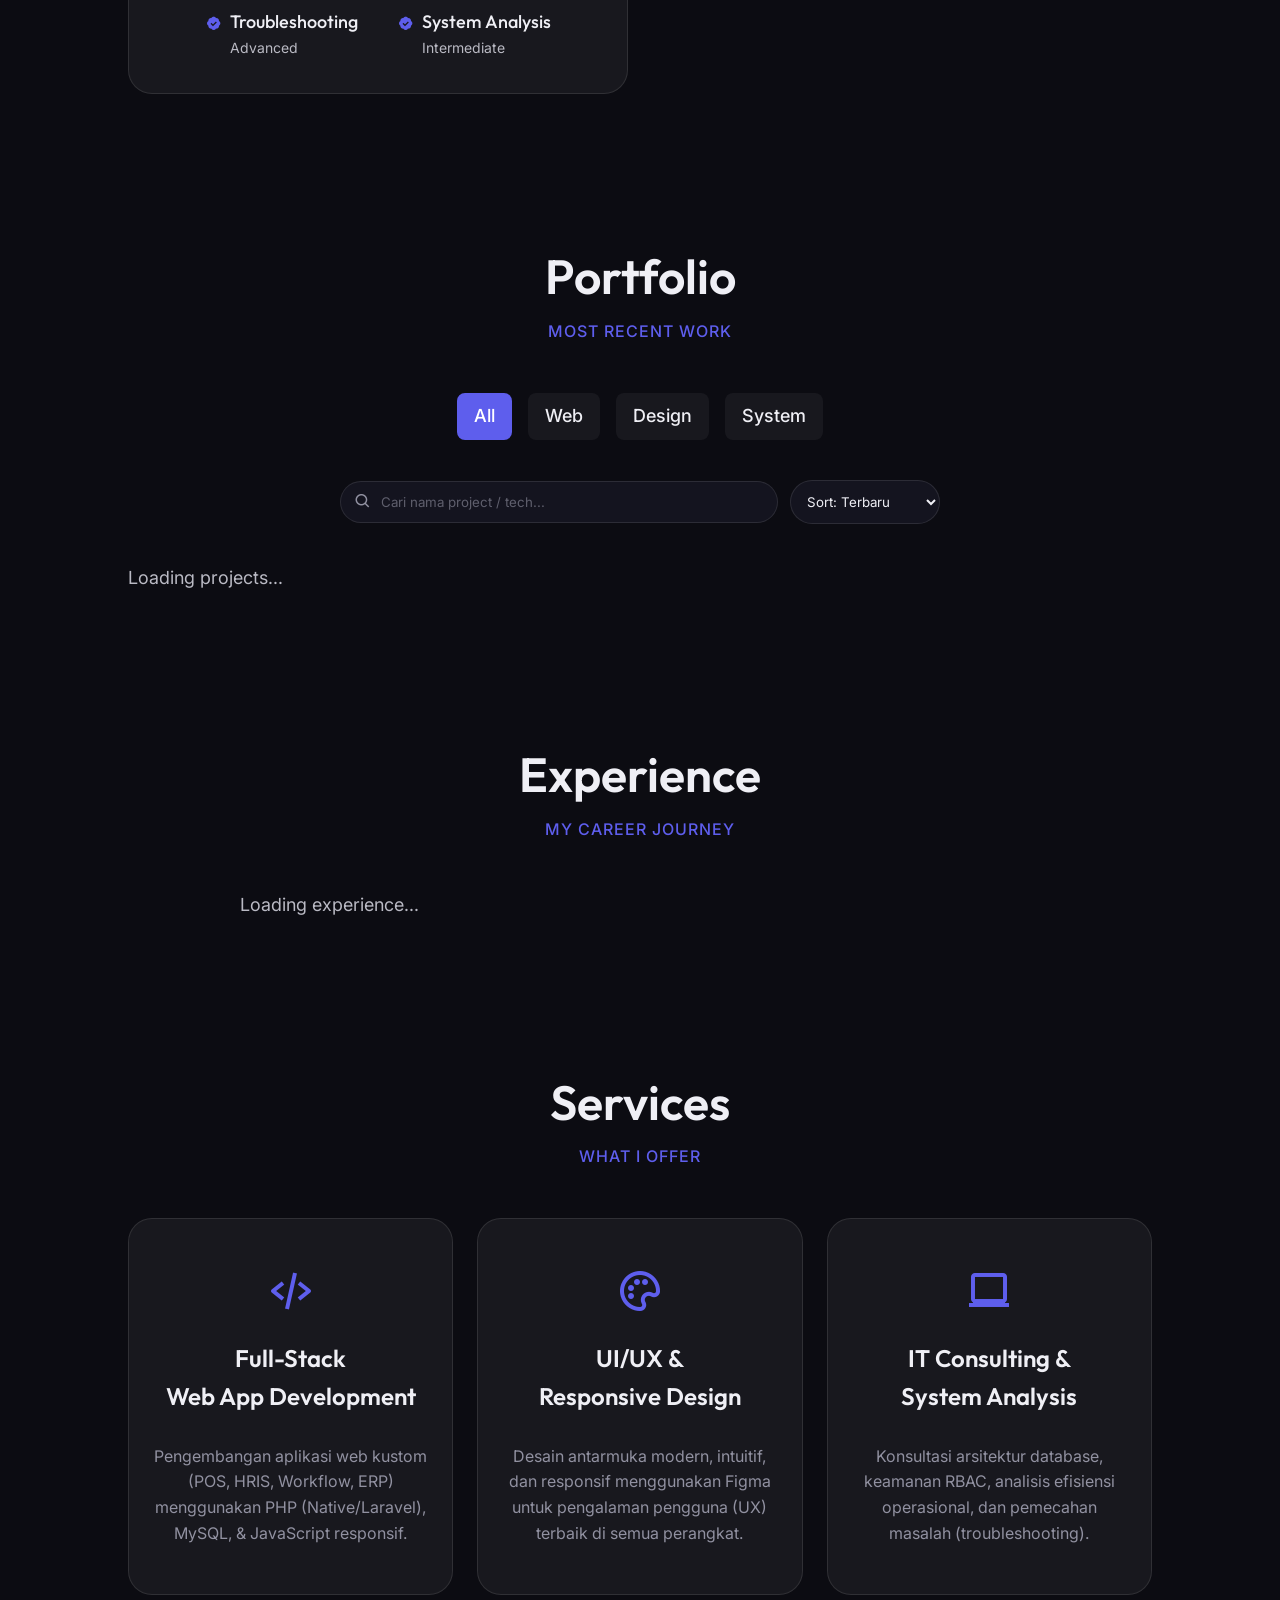
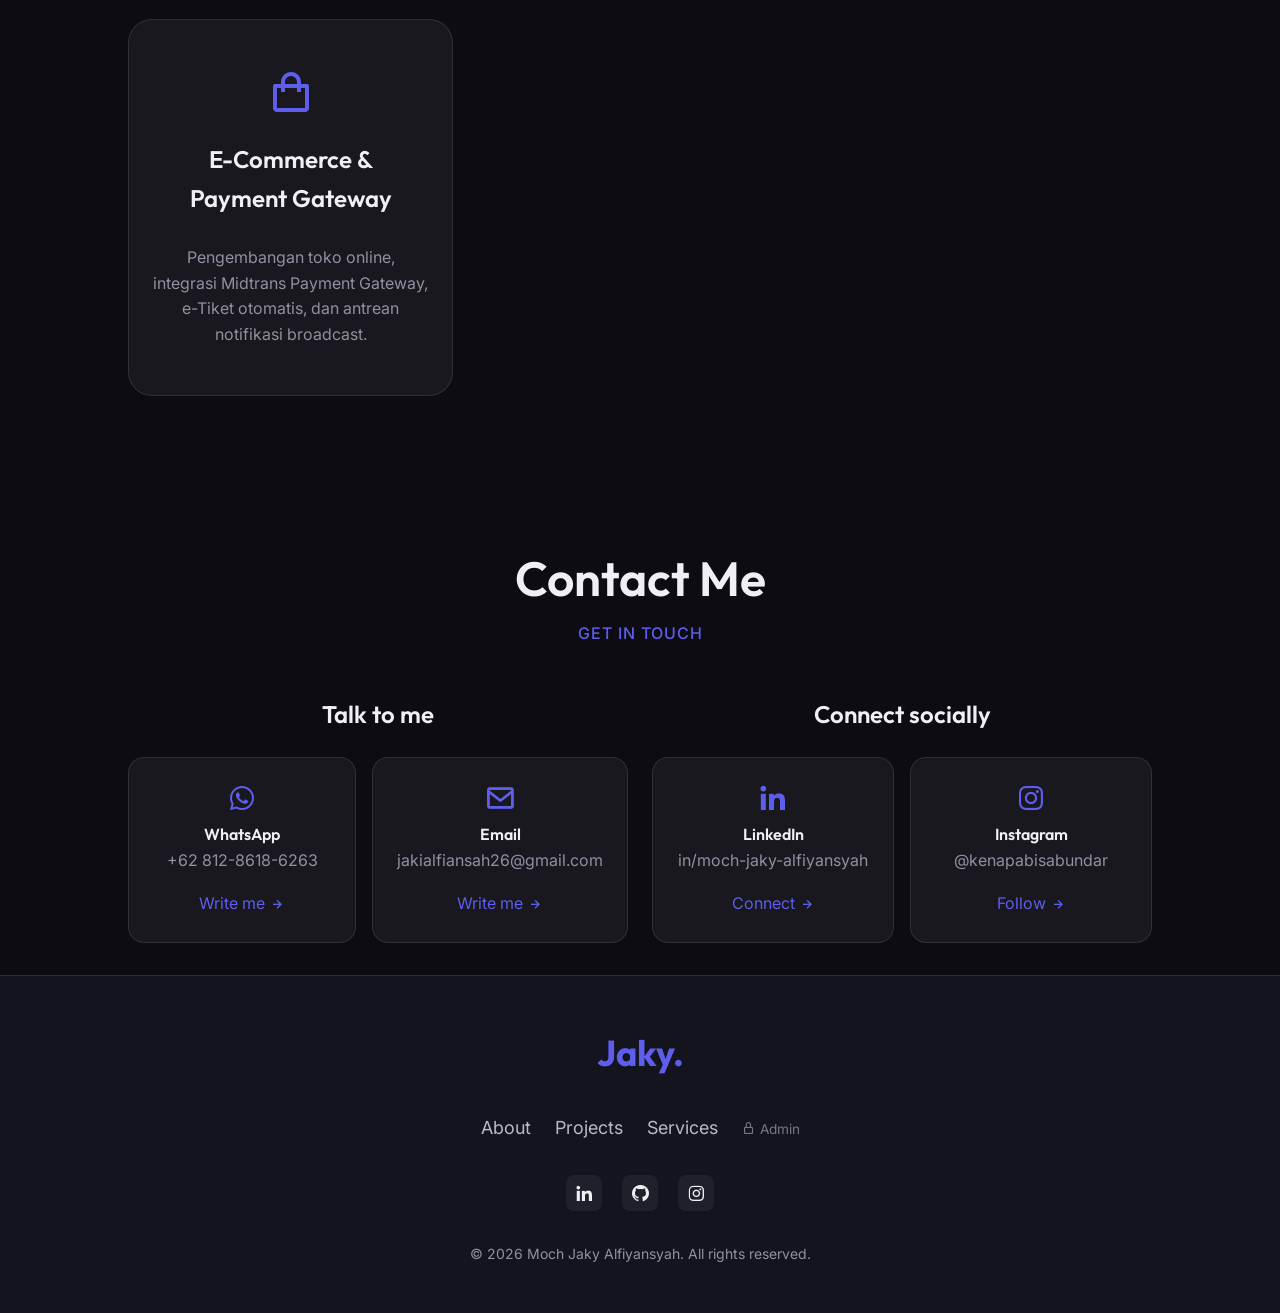
==== commit 53a3fe94: "Enhance mobile responsive layout with generous padding-top and smooth avatar badge positioning" ====
--- a/index.html
+++ b/index.html
@@ -28,7 +28,7 @@
     <meta property="og:url" content="https://mochjaky.github.io/">
 
     <!-- Custom CSS -->
-    <link rel="stylesheet" href="css/styles.css?v=4.1">
+    <link rel="stylesheet" href="css/styles.css?v=5.0">
 </head>
 
 <body>
--- a/css/styles.css
+++ b/css/styles.css
@@ -1043,21 +1043,36 @@
   }
   
   .home.section {
-    padding-top: calc(var(--header-height) + 0.75rem);
+    padding-top: calc(var(--header-height) + 2.75rem);
   }
 
   .home__container {
-    row-gap: 1.75rem;
+    row-gap: 2rem;
   }
 
   .home__image {
     order: -1;
-    margin-bottom: 0.5rem;
+    margin-top: 1rem;
+    margin-bottom: 1.25rem;
   }
 
   .home__blob {
-    width: 220px;
-    height: 220px;
+    width: 240px;
+    height: 240px;
+  }
+
+  .badge-top {
+    top: 5px;
+    right: -12px;
+    padding: 0.35rem 0.75rem;
+    font-size: 0.75rem;
+  }
+
+  .badge-bottom {
+    bottom: 10px;
+    left: -12px;
+    padding: 0.35rem 0.75rem;
+    font-size: 0.75rem;
   }
 
   .home__name {
@@ -1148,9 +1163,32 @@
     margin-inline: 0.85rem;
   }
 
+  .home.section {
+    padding-top: calc(var(--header-height) + 2.25rem);
+  }
+
+  .home__image {
+    margin-top: 0.75rem;
+    margin-bottom: 1rem;
+  }
+
   .home__blob {
-    width: 180px;
-    height: 180px;
+    width: 210px;
+    height: 210px;
+  }
+
+  .badge-top {
+    top: 0px;
+    right: -8px;
+    padding: 0.3rem 0.65rem;
+    font-size: 0.7rem;
+  }
+
+  .badge-bottom {
+    bottom: 5px;
+    left: -8px;
+    padding: 0.3rem 0.65rem;
+    font-size: 0.7rem;
   }
 
   .home__name {
@@ -1325,9 +1363,98 @@
   display: flex;
   justify-content: space-between;
   align-items: center;
+  gap: 1.5rem;
   margin-bottom: 2rem;
-  padding-bottom: 1rem;
+  padding-bottom: 1.25rem;
   border-bottom: 1px solid var(--glass-border);
+  flex-wrap: wrap;
+}
+
+.admin-header-brand {
+  display: flex;
+  align-items: center;
+  gap: 0.85rem;
+}
+
+.admin-header-logo {
+  width: 40px;
+  height: 40px;
+  border-radius: 10px;
+  box-shadow: 0 0 16px rgba(99, 102, 241, 0.45);
+  object-fit: cover;
+}
+
+.admin-header-title {
+  font-size: 1.35rem;
+  font-weight: 700;
+  color: var(--title-color);
+  margin: 0;
+  white-space: nowrap;
+  line-height: 1.2;
+}
+
+.admin-header-subtitle {
+  font-size: 0.75rem;
+  color: var(--text-color-light);
+  display: flex;
+  align-items: center;
+  gap: 0.35rem;
+  margin-top: 0.15rem;
+}
+
+.admin-header-actions {
+  display: flex;
+  align-items: center;
+  gap: 0.85rem;
+  flex-wrap: wrap;
+}
+
+.admin-user-badge {
+  display: inline-flex;
+  align-items: center;
+  gap: 0.5rem;
+  padding: 0.45rem 0.85rem;
+  background: var(--glass-color);
+  border: 1px solid var(--glass-border);
+  border-radius: 2rem;
+  font-size: 0.8rem;
+  color: var(--text-color-light);
+  white-space: nowrap;
+}
+
+.admin-user-badge i {
+  font-size: 1.1rem;
+  color: var(--first-color);
+}
+
+.admin-btn-group {
+  display: flex;
+  align-items: center;
+  gap: 0.5rem;
+  flex-wrap: wrap;
+}
+
+.admin-btn-group .btn {
+  height: 38px;
+  padding: 0 0.85rem;
+  display: inline-flex;
+  align-items: center;
+  gap: 0.35rem;
+  font-size: 0.8rem;
+  white-space: nowrap;
+  border-radius: 0.5rem;
+  transition: all 0.3s ease;
+}
+
+.admin-btn-group .btn--danger {
+  border-color: rgba(239, 68, 68, 0.4);
+  color: #f87171;
+}
+
+.admin-btn-group .btn--danger:hover {
+  background: rgba(239, 68, 68, 0.15);
+  border-color: #ef4444;
+  color: #ef4444;
 }
 
 .admin-grid {
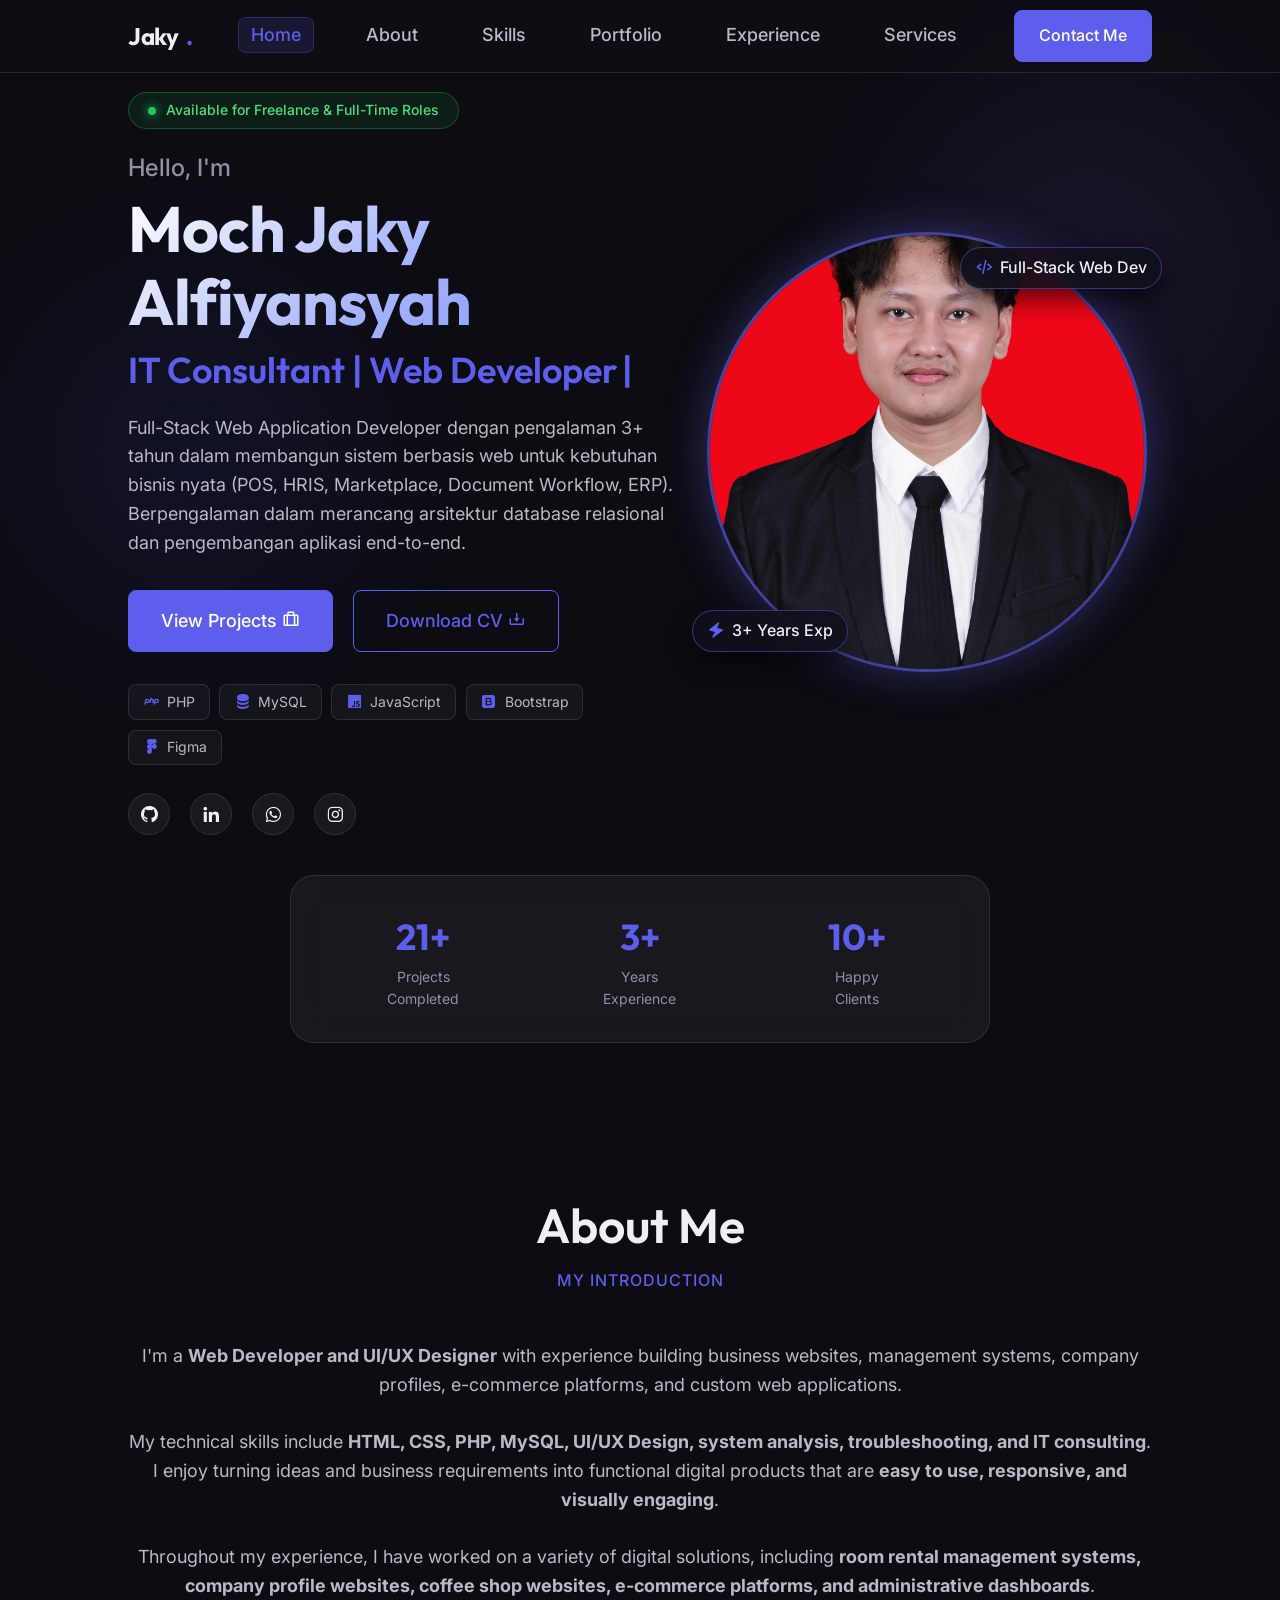
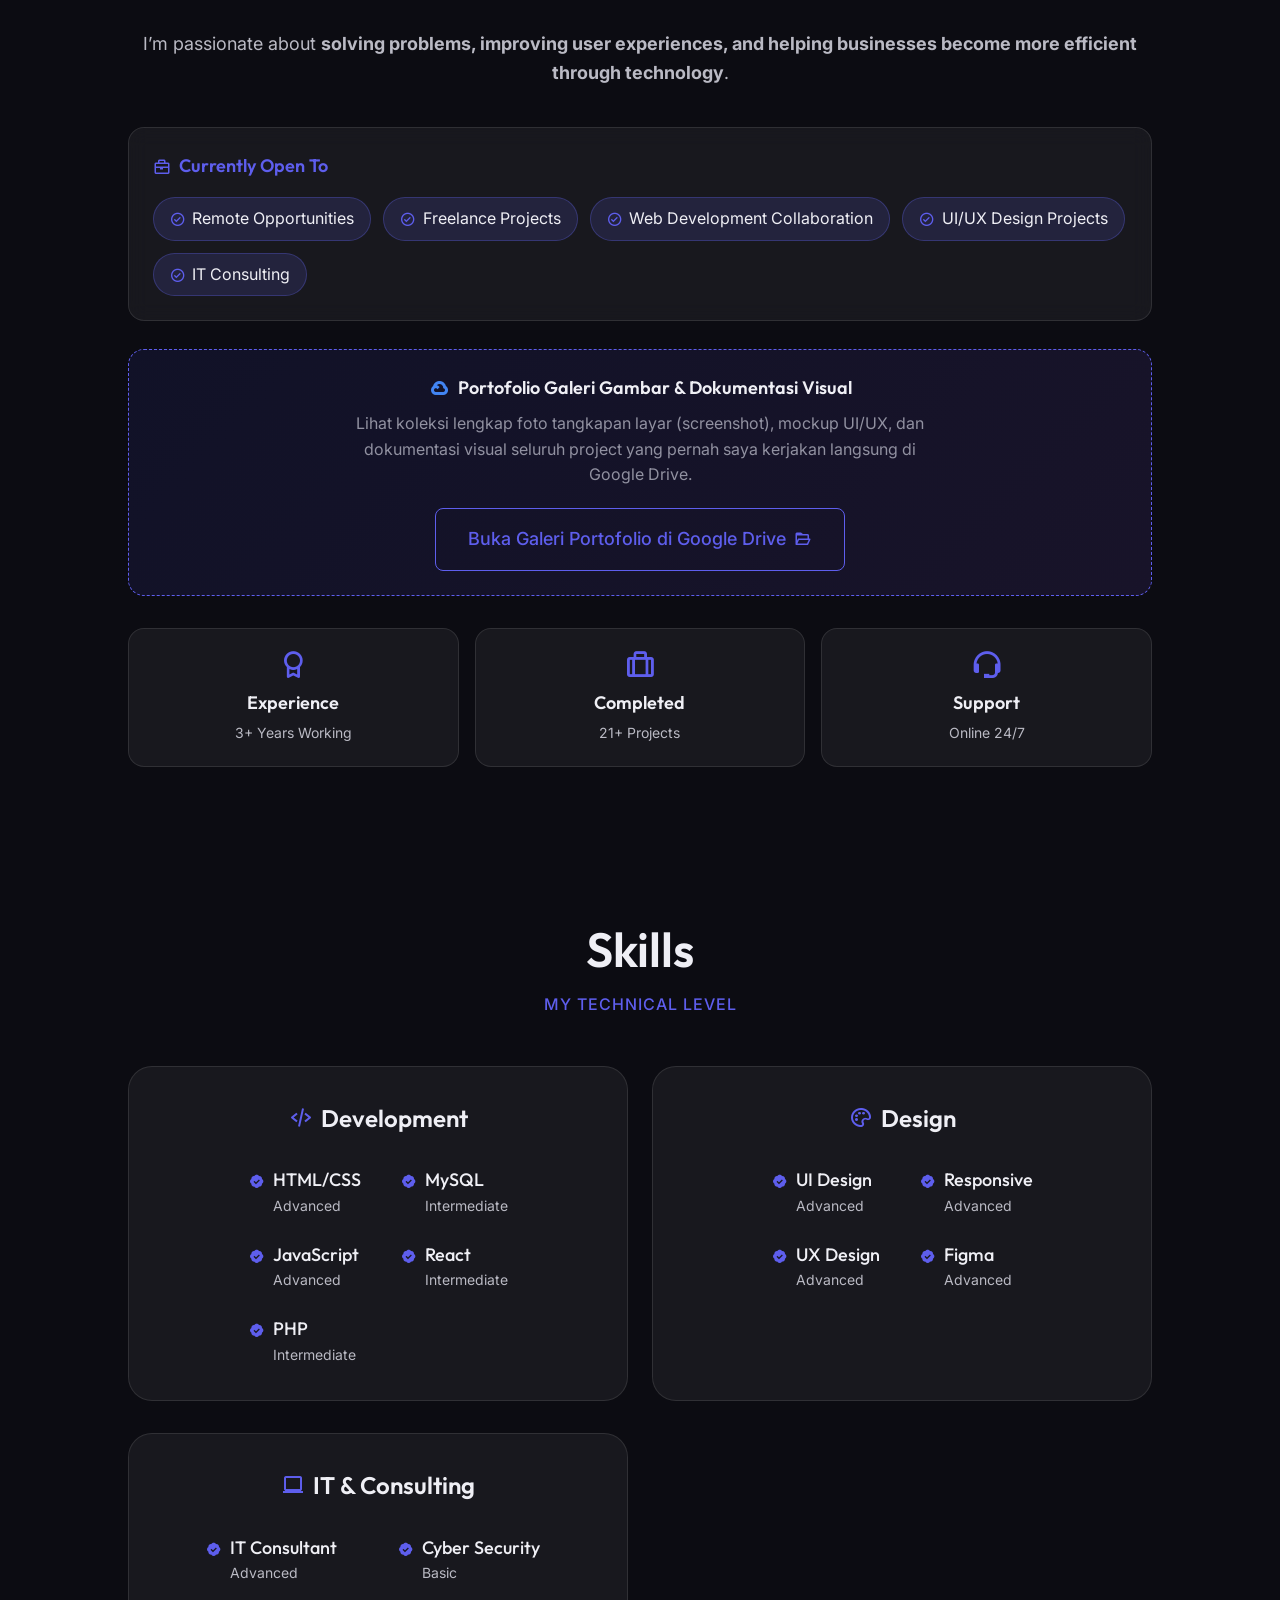
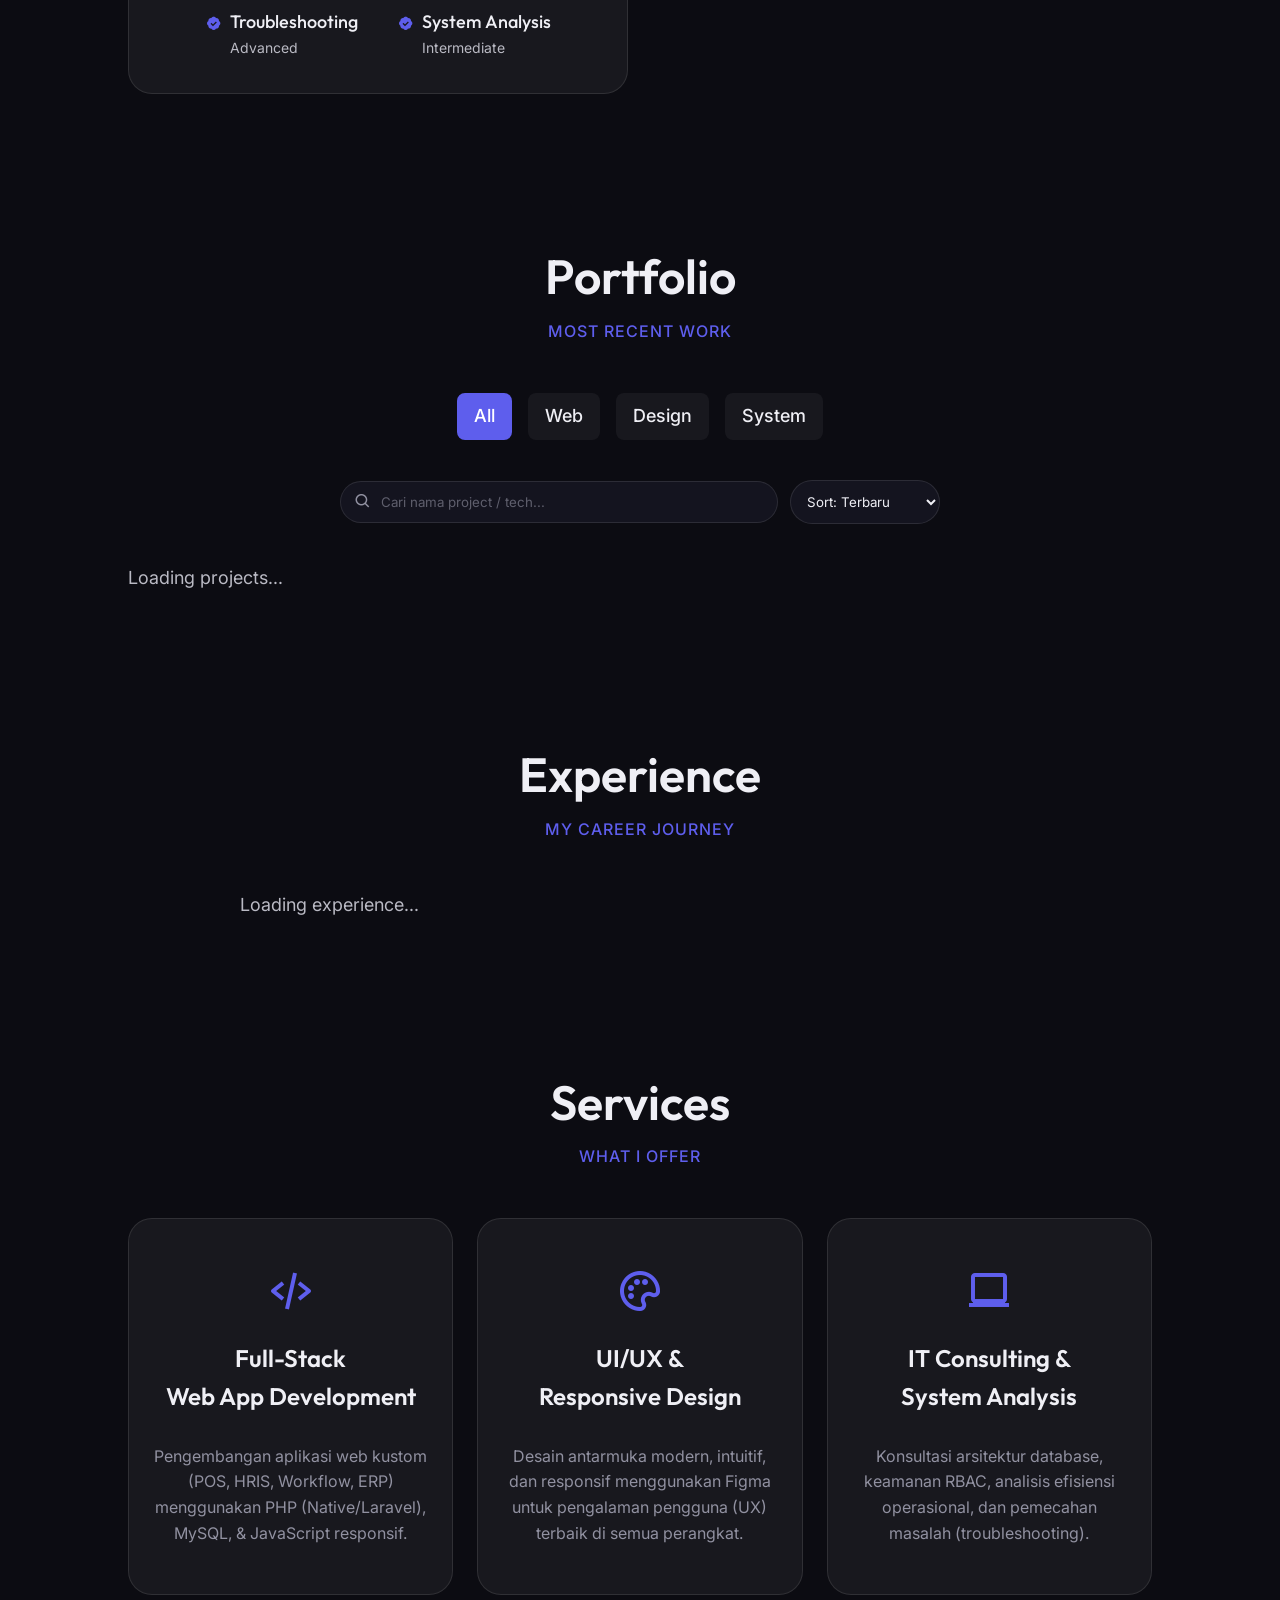
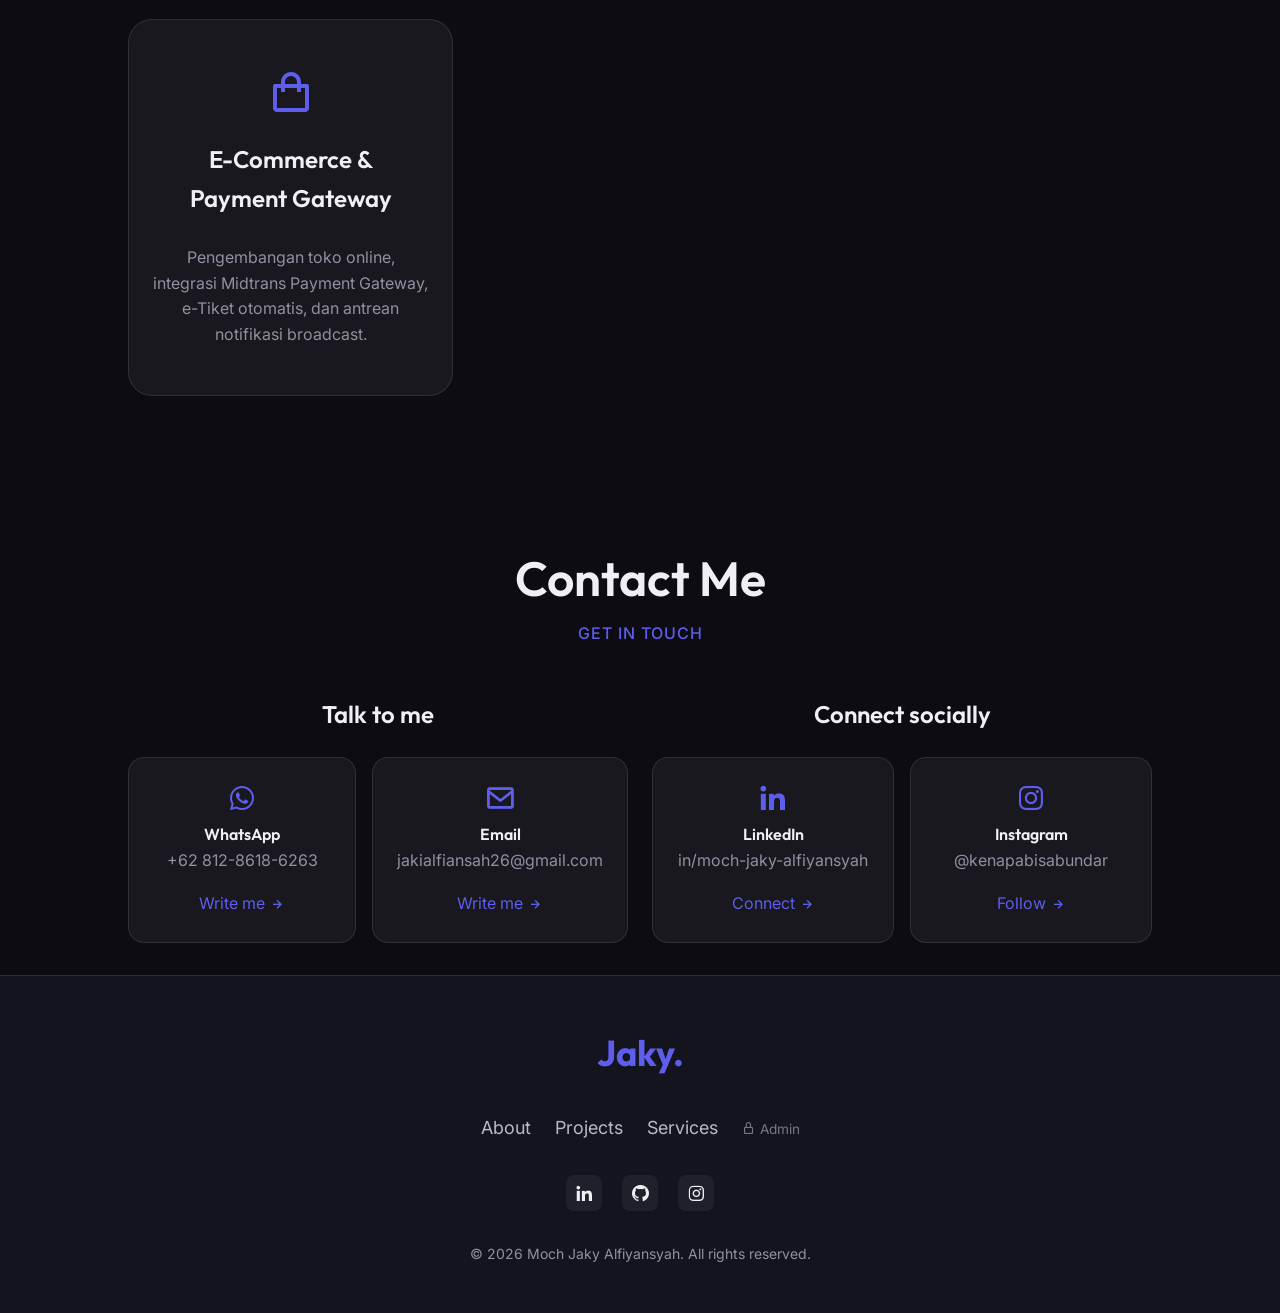
==== commit b09d5c80: "Eliminate default red suit fallback image flicker with zero-delay inline profile renderer" ====
--- a/index.html
+++ b/index.html
@@ -105,6 +105,24 @@
                 <div class="home__image">
                     <div class="home__blob">
                         <img src="4x6.jpg.jpeg" alt="Moch Jaky Alfiyansyah" class="home__img" id="profile-img">
+                        <script>
+                            try {
+                                var cachedProf = localStorage.getItem('portfolio_profile');
+                                if (cachedProf) {
+                                    var pData = JSON.parse(cachedProf);
+                                    var pImg = document.getElementById('profile-img');
+                                    if (pData.imageUrl && pImg) {
+                                        pImg.src = pData.imageUrl;
+                                        var z = (pData.imgZoom || 100) / 100;
+                                        var py = pData.imgPosY !== undefined ? pData.imgPosY : 50;
+                                        var px = pData.imgPosX !== undefined ? pData.imgPosX : 50;
+                                        pImg.style.objectFit = 'cover';
+                                        pImg.style.objectPosition = px + '% ' + py + '%';
+                                        pImg.style.transform = 'scale(' + z + ')';
+                                    }
+                                }
+                            } catch(e) {}
+                        </script>
                     </div>
                     <div class="home__image-badge badge-top">
                         <i class='bx bx-code-alt'></i>
